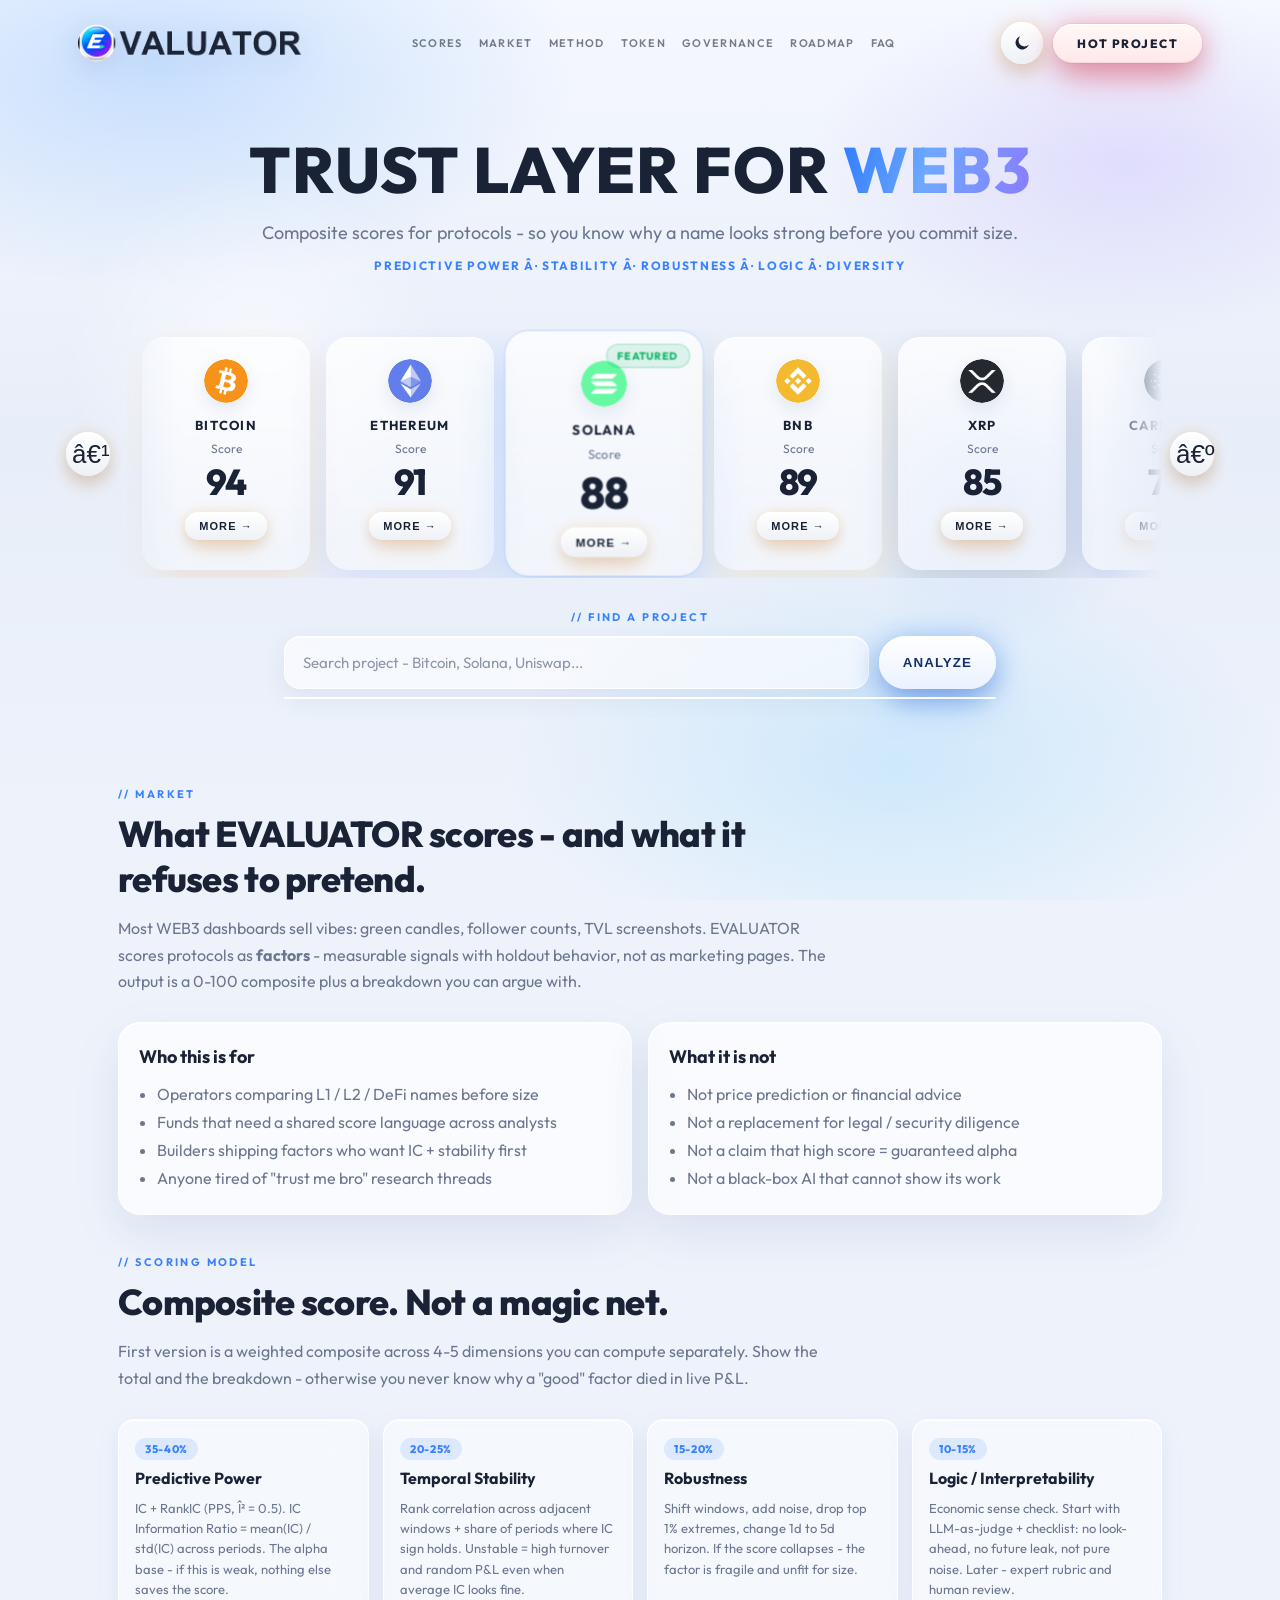
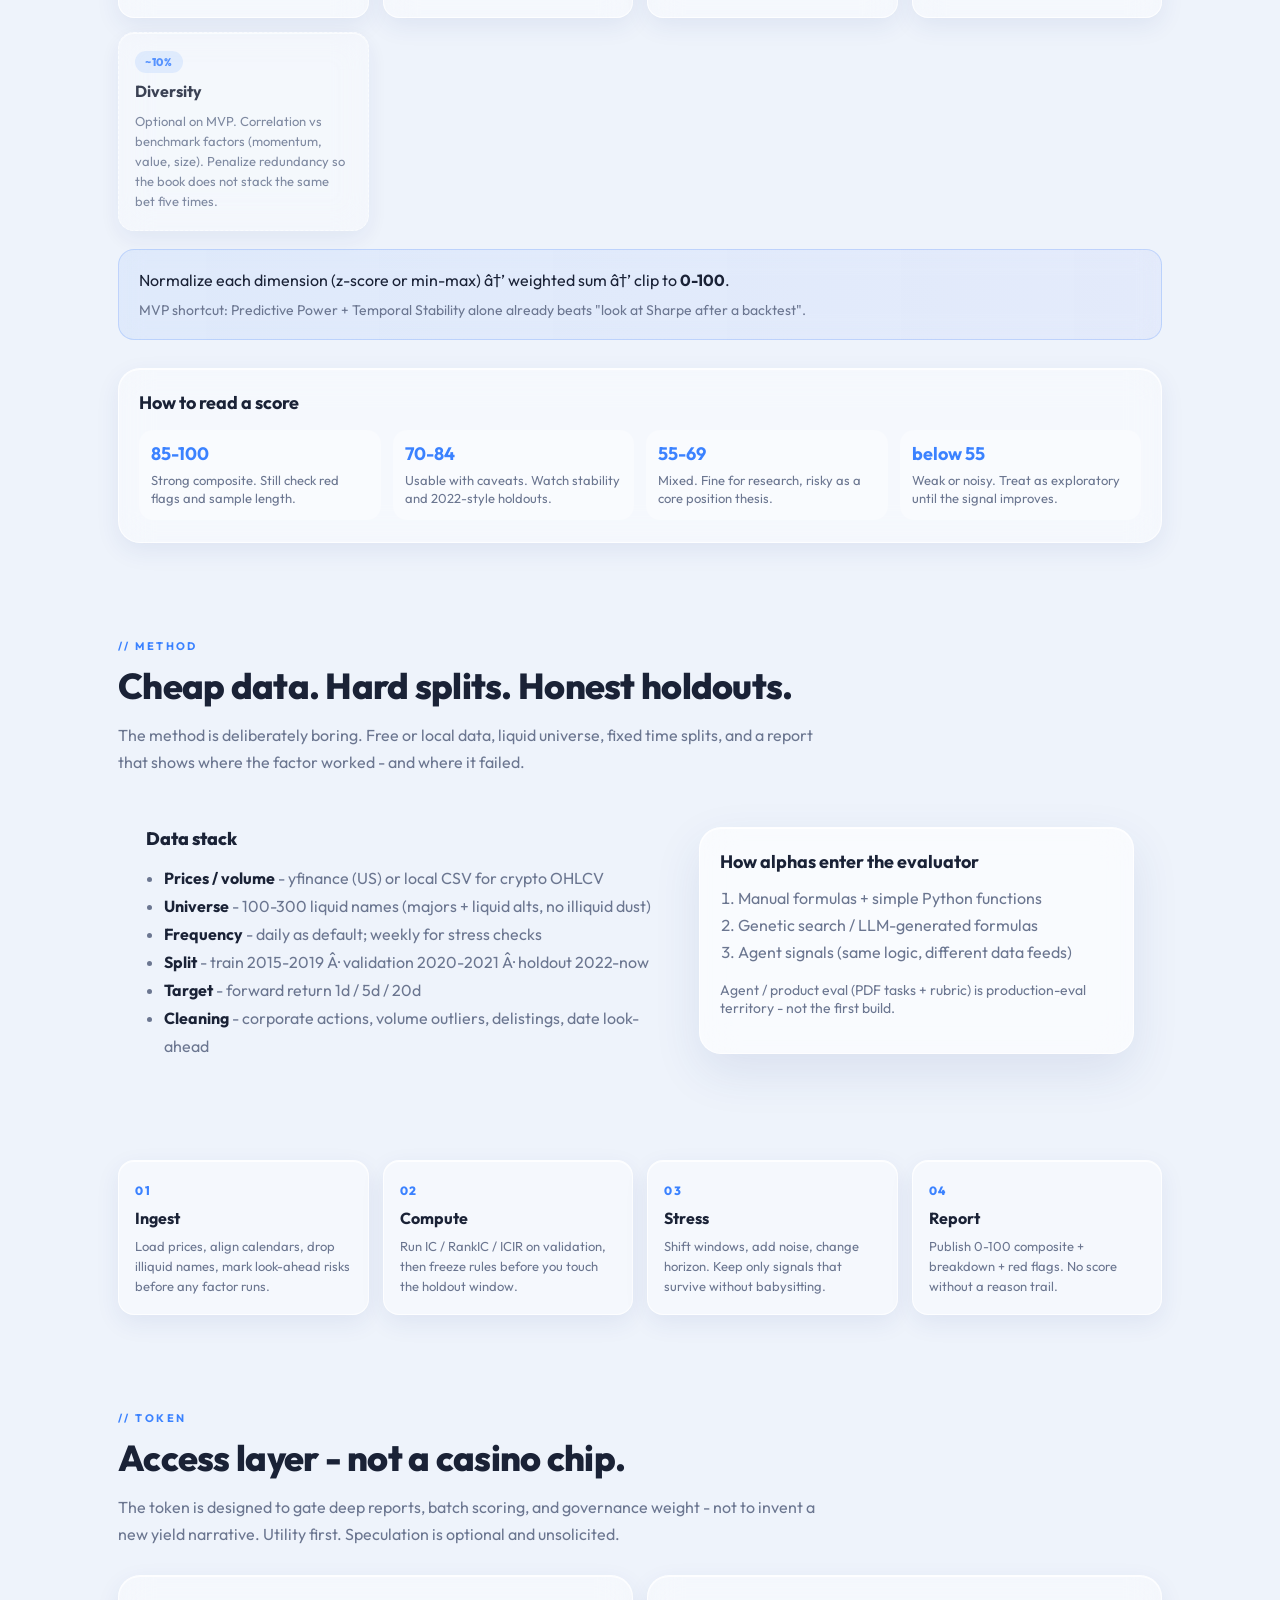
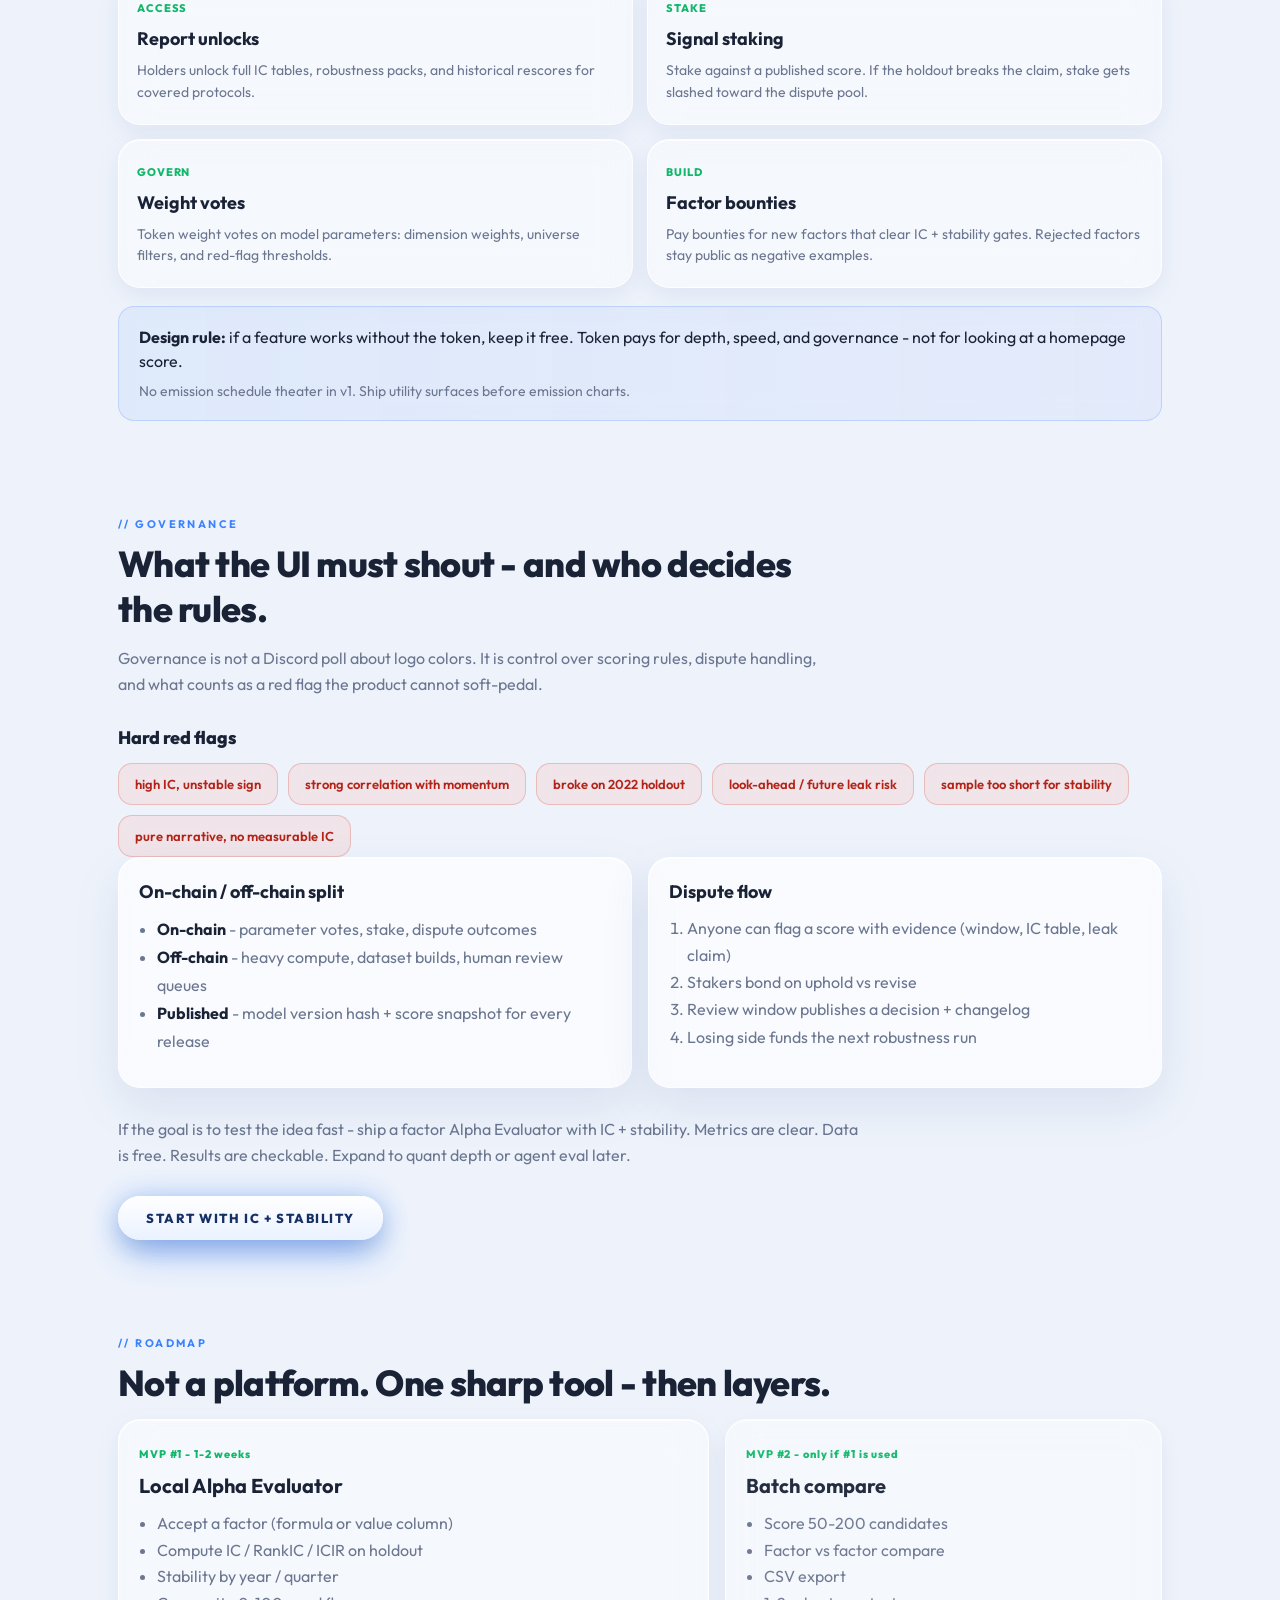
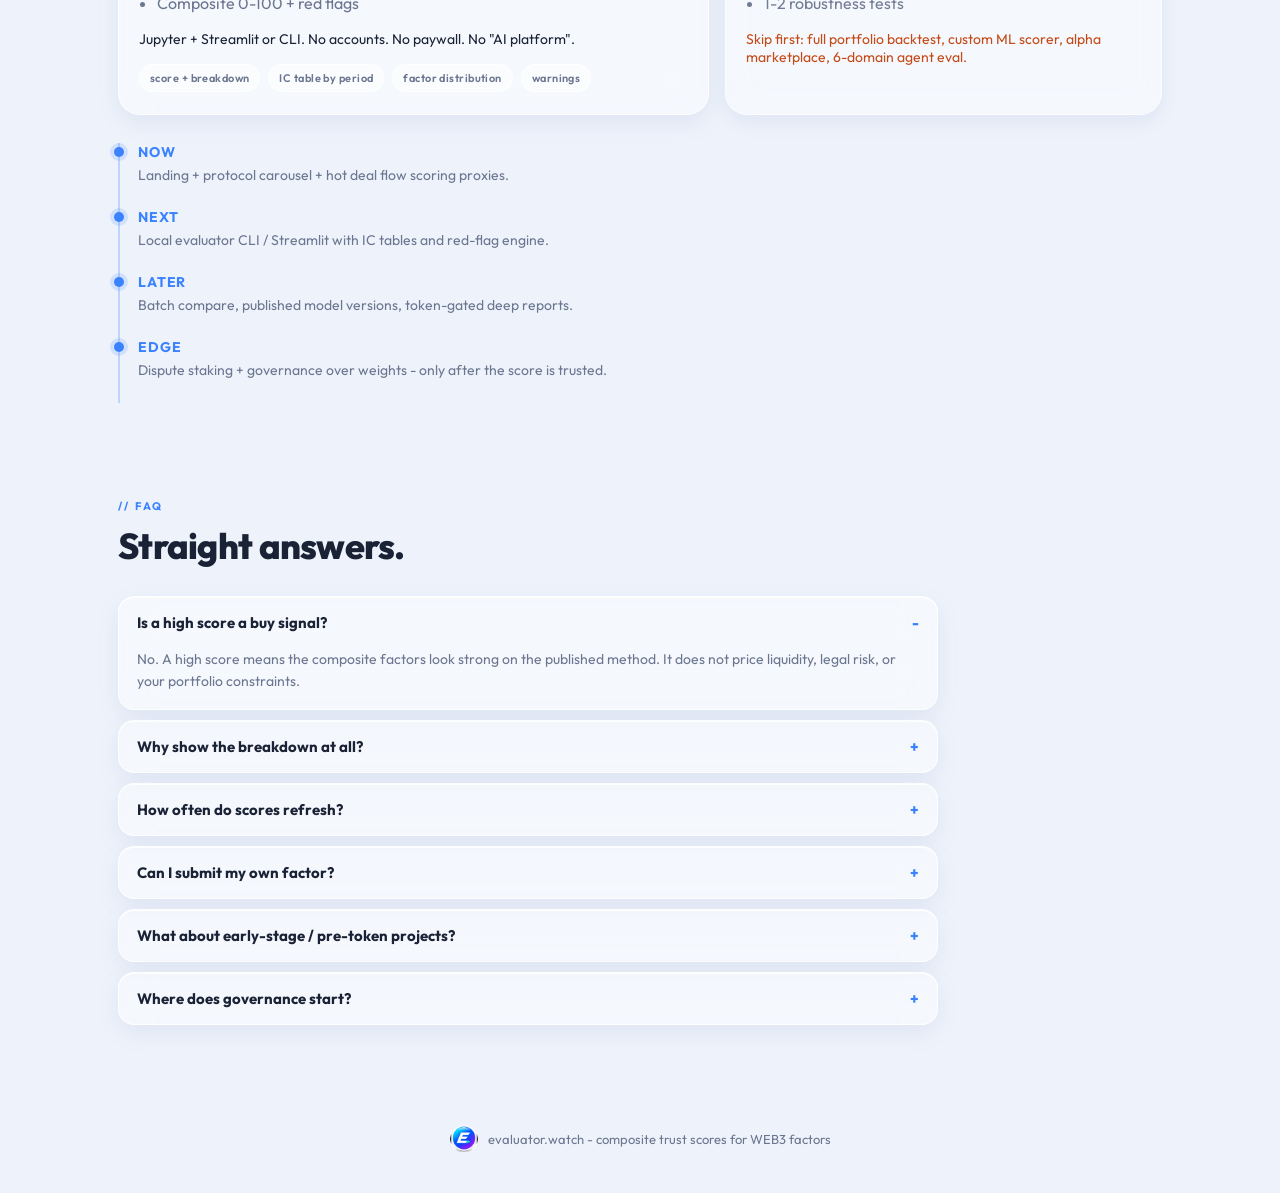
==== deploy/index.html @ 350bb679 "Publish evaluator.watch landing and deploy package. Product docs, scoring model diagrams, and static" ====
﻿<!DOCTYPE html>
<html lang="en">
<head>
  <meta charset="UTF-8" />
  <meta name="viewport" content="width=device-width, initial-scale=1" />
  <title>EVALUATOR - Trust Layer for WEB3 | evaluator.watch</title>
  <meta name="description" content="evaluator.watch - composite factor scores for WEB3 protocols: Predictive Power, Temporal Stability, Robustness, Interpretability, Governance." />
  <link rel="canonical" href="https://evaluator.watch/" />
  <link rel="preconnect" href="https://fonts.googleapis.com" />
  <link rel="preconnect" href="https://fonts.gstatic.com" crossorigin />
  <link href="https://fonts.googleapis.com/css2?family=Outfit:wght@400;500;600;700;800&display=swap" rel="stylesheet" />
  <link rel="stylesheet" href="./styles.css" />
  <link rel="icon" href="./assets/logo.png" />
  <script>
    (() => {
      const t = localStorage.getItem("evaluator-theme") || "light";
      document.documentElement.setAttribute("data-theme", t);
    })();
  </script>
</head>
<body>
  <div class="bg-grid" aria-hidden="true"></div>
  <div class="bg-glow" aria-hidden="true"></div>

  <header class="nav">
    <a class="brand" href="#top">
      <img src="./assets/evaluator-wordmark.png" alt="EVALUATOR" class="brand-wordmark" data-wordmark />
    </a>
    <nav class="nav-links">
      <a href="#scores">SCORES</a>
      <a href="#market">MARKET</a>
      <a href="#method">METHOD</a>
      <a href="#token">TOKEN</a>
      <a href="#governance">GOVERNANCE</a>
      <a href="#roadmap">ROADMAP</a>
      <a href="#faq">FAQ</a>
    </nav>
    <div class="nav-actions">
      <button type="button" class="btn-theme" id="themeToggle" aria-label="Toggle theme" title="Theme">
        <svg class="icon-moon" viewBox="0 0 24 24" width="18" height="18" aria-hidden="true"><path fill="currentColor" d="M21 14.3A9 9 0 1 1 9.7 3a7.2 7.2 0 1 0 11.3 11.3Z"/></svg>
        <svg class="icon-sun" viewBox="0 0 24 24" width="18" height="18" aria-hidden="true"><path fill="currentColor" d="M12 4.5a1 1 0 0 1 1 1V7a1 1 0 1 1-2 0V5.5a1 1 0 0 1 1-1Zm0 11a1 1 0 0 1 1 1V19a1 1 0 1 1-2 0v-2.5a1 1 0 0 1 1-1Zm7.5-4.5a1 1 0 0 1-1 1H17a1 1 0 1 1 0-2h1.5a1 1 0 0 1 1 1ZM8 12a1 1 0 0 1-1 1H5.5a1 1 0 1 1 0-2H7a1 1 0 0 1 1 1Zm9.07-5.07a1 1 0 0 1 0 1.41l-1.06 1.06a1 1 0 1 1-1.41-1.41l1.06-1.06a1 1 0 0 1 1.41 0ZM9.4 14.6a1 1 0 0 1 0 1.41l-1.06 1.06a1 1 0 1 1-1.41-1.41L8 14.6a1 1 0 0 1 1.41 0Zm0-7.07L8.34 6.47A1 1 0 0 1 9.75 5.06l1.06 1.06a1 1 0 0 1-1.41 1.41Zm7.07 7.07-1.06 1.06a1 1 0 1 1-1.41-1.41l1.06-1.06a1 1 0 0 1 1.41 1.41ZM12 8.5a3.5 3.5 0 1 1 0 7 3.5 3.5 0 0 1 0-7Z"/></svg>
      </button>
      <a class="btn-hot" href="./hot.html">HOT PROJECT</a>
    </div>
  </header>

  <main id="top">
    <section class="hero">
      <h1>TRUST LAYER FOR <span class="grad">WEB3</span></h1>
      <p class="hero-sub">Composite scores for protocols - so you know why a name looks strong before you commit size.</p>
      <p class="hero-meta">Predictive Power Â· Stability Â· Robustness Â· Logic Â· Diversity</p>
    </section>

    <section class="carousel-wrap" id="scores" aria-label="Protocol scores carousel">
      <button class="car-btn prev" type="button" aria-label="Previous">â€¹</button>
      <div class="carousel-viewport">
        <div class="carousel-track" id="carouselTrack"></div>
      </div>
      <button class="car-btn next" type="button" aria-label="Next">â€º</button>
    </section>

    <section class="search-panel" id="search">
      <p class="eyebrow center">// FIND A PROJECT</p>
      <form class="search-bar" id="searchForm" autocomplete="off">
        <input
          id="searchInput"
          type="search"
          placeholder="Search project - Bitcoin, Solana, Uniswap..."
          aria-label="Search project"
        />
        <button type="submit">ANALYZE</button>
      </form>
      <div class="suggest" id="suggest" hidden></div>
      <div class="analysis" id="analysis" hidden></div>
    </section>

    <section class="panel" id="market">
      <div class="panel-head">
        <p class="eyebrow">// MARKET</p>
        <h2>What EVALUATOR scores - and what it refuses to pretend.</h2>
        <p class="lead">
          Most WEB3 dashboards sell vibes: green candles, follower counts, TVL screenshots.
          EVALUATOR scores protocols as <strong>factors</strong> - measurable signals with holdout behavior,
          not as marketing pages. The output is a 0-100 composite plus a breakdown you can argue with.
        </p>
      </div>

      <div class="info-grid">
        <article class="glass-box">
          <h3>Who this is for</h3>
          <ul class="bullets">
            <li>Operators comparing L1 / L2 / DeFi names before size</li>
            <li>Funds that need a shared score language across analysts</li>
            <li>Builders shipping factors who want IC + stability first</li>
            <li>Anyone tired of "trust me bro" research threads</li>
          </ul>
        </article>
        <article class="glass-box">
          <h3>What it is not</h3>
          <ul class="bullets">
            <li>Not price prediction or financial advice</li>
            <li>Not a replacement for legal / security diligence</li>
            <li>Not a claim that high score = guaranteed alpha</li>
            <li>Not a black-box AI that cannot show its work</li>
          </ul>
        </article>
      </div>

      <div class="panel-head tight">
        <p class="eyebrow">// SCORING MODEL</p>
        <h2>Composite score. Not a magic net.</h2>
        <p class="lead">
          First version is a weighted composite across 4-5 dimensions you can compute separately.
          Show the total and the breakdown - otherwise you never know why a "good" factor died in live P&amp;L.
        </p>
      </div>

      <div class="dims">
        <article class="dim">
          <div class="dim-top">
            <span class="dim-w">35-40%</span>
            <h3>Predictive Power</h3>
          </div>
          <p>IC + RankIC (PPS, Î² = 0.5). IC Information Ratio = mean(IC) / std(IC) across periods. The alpha base - if this is weak, nothing else saves the score.</p>
        </article>
        <article class="dim">
          <div class="dim-top">
            <span class="dim-w">20-25%</span>
            <h3>Temporal Stability</h3>
          </div>
          <p>Rank correlation across adjacent windows + share of periods where IC sign holds. Unstable = high turnover and random P&amp;L even when average IC looks fine.</p>
        </article>
        <article class="dim">
          <div class="dim-top">
            <span class="dim-w">15-20%</span>
            <h3>Robustness</h3>
          </div>
          <p>Shift windows, add noise, drop top 1% extremes, change 1d to 5d horizon. If the score collapses - the factor is fragile and unfit for size.</p>
        </article>
        <article class="dim">
          <div class="dim-top">
            <span class="dim-w">10-15%</span>
            <h3>Logic / Interpretability</h3>
          </div>
          <p>Economic sense check. Start with LLM-as-judge + checklist: no look-ahead, no future leak, not pure noise. Later - expert rubric and human review.</p>
        </article>
        <article class="dim optional">
          <div class="dim-top">
            <span class="dim-w">~10%</span>
            <h3>Diversity</h3>
          </div>
          <p>Optional on MVP. Correlation vs benchmark factors (momentum, value, size). Penalize redundancy so the book does not stack the same bet five times.</p>
        </article>
      </div>

      <div class="formula">
        <p>Normalize each dimension (z-score or min-max) â†’ weighted sum â†’ clip to <strong>0-100</strong>.</p>
        <p class="muted">MVP shortcut: Predictive Power + Temporal Stability alone already beats "look at Sharpe after a backtest".</p>
      </div>

      <div class="readout">
        <h3>How to read a score</h3>
        <div class="readout-grid">
          <div class="readout-item">
            <strong>85-100</strong>
            <span>Strong composite. Still check red flags and sample length.</span>
          </div>
          <div class="readout-item">
            <strong>70-84</strong>
            <span>Usable with caveats. Watch stability and 2022-style holdouts.</span>
          </div>
          <div class="readout-item">
            <strong>55-69</strong>
            <span>Mixed. Fine for research, risky as a core position thesis.</span>
          </div>
          <div class="readout-item">
            <strong>below 55</strong>
            <span>Weak or noisy. Treat as exploratory until the signal improves.</span>
          </div>
        </div>
      </div>
    </section>

    <section class="panel" id="method">
      <div class="panel-head">
        <p class="eyebrow">// METHOD</p>
        <h2>Cheap data. Hard splits. Honest holdouts.</h2>
        <p class="lead">
          The method is deliberately boring. Free or local data, liquid universe, fixed time splits,
          and a report that shows where the factor worked - and where it failed.
        </p>
      </div>

      <div class="panel split">
        <div>
          <h3 class="subhead">Data stack</h3>
          <ul class="bullets">
            <li><strong>Prices / volume</strong> - yfinance (US) or local CSV for crypto OHLCV</li>
            <li><strong>Universe</strong> - 100-300 liquid names (majors + liquid alts, no illiquid dust)</li>
            <li><strong>Frequency</strong> - daily as default; weekly for stress checks</li>
            <li><strong>Split</strong> - train 2015-2019 Â· validation 2020-2021 Â· holdout 2022-now</li>
            <li><strong>Target</strong> - forward return 1d / 5d / 20d</li>
            <li><strong>Cleaning</strong> - corporate actions, volume outliers, delistings, date look-ahead</li>
          </ul>
        </div>
        <div class="glass-box">
          <h3>How alphas enter the evaluator</h3>
          <ol>
            <li>Manual formulas + simple Python functions</li>
            <li>Genetic search / LLM-generated formulas</li>
            <li>Agent signals (same logic, different data feeds)</li>
          </ol>
          <p class="muted">Agent / product eval (PDF tasks + rubric) is production-eval territory - not the first build.</p>
        </div>
      </div>

      <div class="steps">
        <article class="step">
          <span class="step-n">01</span>
          <h3>Ingest</h3>
          <p>Load prices, align calendars, drop illiquid names, mark look-ahead risks before any factor runs.</p>
        </article>
        <article class="step">
          <span class="step-n">02</span>
          <h3>Compute</h3>
          <p>Run IC / RankIC / ICIR on validation, then freeze rules before you touch the holdout window.</p>
        </article>
        <article class="step">
          <span class="step-n">03</span>
          <h3>Stress</h3>
          <p>Shift windows, add noise, change horizon. Keep only signals that survive without babysitting.</p>
        </article>
        <article class="step">
          <span class="step-n">04</span>
          <h3>Report</h3>
          <p>Publish 0-100 composite + breakdown + red flags. No score without a reason trail.</p>
        </article>
      </div>
    </section>

    <section class="panel" id="token">
      <div class="panel-head">
        <p class="eyebrow">// TOKEN</p>
        <h2>Access layer - not a casino chip.</h2>
        <p class="lead">
          The token is designed to gate deep reports, batch scoring, and governance weight -
          not to invent a new yield narrative. Utility first. Speculation is optional and unsolicited.
        </p>
      </div>

      <div class="token-grid">
        <article class="token-card">
          <span class="tag">ACCESS</span>
          <h3>Report unlocks</h3>
          <p>Holders unlock full IC tables, robustness packs, and historical rescores for covered protocols.</p>
        </article>
        <article class="token-card">
          <span class="tag">STAKE</span>
          <h3>Signal staking</h3>
          <p>Stake against a published score. If the holdout breaks the claim, stake gets slashed toward the dispute pool.</p>
        </article>
        <article class="token-card">
          <span class="tag">GOVERN</span>
          <h3>Weight votes</h3>
          <p>Token weight votes on model parameters: dimension weights, universe filters, and red-flag thresholds.</p>
        </article>
        <article class="token-card">
          <span class="tag">BUILD</span>
          <h3>Factor bounties</h3>
          <p>Pay bounties for new factors that clear IC + stability gates. Rejected factors stay public as negative examples.</p>
        </article>
      </div>

      <div class="formula">
        <p><strong>Design rule:</strong> if a feature works without the token, keep it free. Token pays for depth, speed, and governance - not for looking at a homepage score.</p>
        <p class="muted">No emission schedule theater in v1. Ship utility surfaces before emission charts.</p>
      </div>
    </section>

    <section class="panel flags" id="governance">
      <div class="panel-head">
        <p class="eyebrow">// GOVERNANCE</p>
        <h2>What the UI must shout - and who decides the rules.</h2>
        <p class="lead">
          Governance is not a Discord poll about logo colors. It is control over scoring rules,
          dispute handling, and what counts as a red flag the product cannot soft-pedal.
        </p>
      </div>

      <h3 class="subhead">Hard red flags</h3>
      <div class="flag-row">
        <div class="flag">high IC, unstable sign</div>
        <div class="flag">strong correlation with momentum</div>
        <div class="flag">broke on 2022 holdout</div>
        <div class="flag">look-ahead / future leak risk</div>
        <div class="flag">sample too short for stability</div>
        <div class="flag">pure narrative, no measurable IC</div>
      </div>

      <div class="info-grid">
        <article class="glass-box">
          <h3>On-chain / off-chain split</h3>
          <ul class="bullets">
            <li><strong>On-chain</strong> - parameter votes, stake, dispute outcomes</li>
            <li><strong>Off-chain</strong> - heavy compute, dataset builds, human review queues</li>
            <li><strong>Published</strong> - model version hash + score snapshot for every release</li>
          </ul>
        </article>
        <article class="glass-box">
          <h3>Dispute flow</h3>
          <ol>
            <li>Anyone can flag a score with evidence (window, IC table, leak claim)</li>
            <li>Stakers bond on uphold vs revise</li>
            <li>Review window publishes a decision + changelog</li>
            <li>Losing side funds the next robustness run</li>
          </ol>
        </article>
      </div>

      <p class="lead tight">
        If the goal is to test the idea fast - ship a factor Alpha Evaluator with IC + stability.
        Metrics are clear. Data is free. Results are checkable. Expand to quant depth or agent eval later.
      </p>
      <a class="btn-support big" href="#search">START WITH IC + STABILITY</a>
    </section>

    <section class="panel" id="roadmap">
      <p class="eyebrow">// ROADMAP</p>
      <h2>Not a platform. One sharp tool - then layers.</h2>
      <div class="mvp-grid">
        <article class="mvp-card">
          <span class="tag">MVP #1 - 1-2 weeks</span>
          <h3>Local Alpha Evaluator</h3>
          <ul>
            <li>Accept a factor (formula or value column)</li>
            <li>Compute IC / RankIC / ICIR on holdout</li>
            <li>Stability by year / quarter</li>
            <li>Composite 0-100 + red flags</li>
          </ul>
          <p class="stack">Jupyter + Streamlit or CLI. No accounts. No paywall. No "AI platform".</p>
          <div class="screen-bits">
            <span>score + breakdown</span>
            <span>IC table by period</span>
            <span>factor distribution</span>
            <span>warnings</span>
          </div>
        </article>
        <article class="mvp-card soft">
          <span class="tag">MVP #2 - only if #1 is used</span>
          <h3>Batch compare</h3>
          <ul>
            <li>Score 50-200 candidates</li>
            <li>Factor vs factor compare</li>
            <li>CSV export</li>
            <li>1-2 robustness tests</li>
          </ul>
          <p class="stack warn">Skip first: full portfolio backtest, custom ML scorer, alpha marketplace, 6-domain agent eval.</p>
        </article>
      </div>

      <div class="timeline">
        <article class="tl-item">
          <span class="tl-dot"></span>
          <div>
            <strong>Now</strong>
            <p>Landing + protocol carousel + hot deal flow scoring proxies.</p>
          </div>
        </article>
        <article class="tl-item">
          <span class="tl-dot"></span>
          <div>
            <strong>Next</strong>
            <p>Local evaluator CLI / Streamlit with IC tables and red-flag engine.</p>
          </div>
        </article>
        <article class="tl-item">
          <span class="tl-dot"></span>
          <div>
            <strong>Later</strong>
            <p>Batch compare, published model versions, token-gated deep reports.</p>
          </div>
        </article>
        <article class="tl-item">
          <span class="tl-dot"></span>
          <div>
            <strong>Edge</strong>
            <p>Dispute staking + governance over weights - only after the score is trusted.</p>
          </div>
        </article>
      </div>
    </section>

    <section class="panel" id="faq">
      <div class="panel-head">
        <p class="eyebrow">// FAQ</p>
        <h2>Straight answers.</h2>
      </div>

      <div class="faq-list">
        <details class="faq-item" open>
          <summary>Is a high score a buy signal?</summary>
          <p>No. A high score means the composite factors look strong on the published method. It does not price liquidity, legal risk, or your portfolio constraints.</p>
        </details>
        <details class="faq-item">
          <summary>Why show the breakdown at all?</summary>
          <p>Because a single number without IC / stability / robustness is how people ship factors that die in the first live month. Breakdown is the product.</p>
        </details>
        <details class="faq-item">
          <summary>How often do scores refresh?</summary>
          <p>Protocol carousel scores refresh when the model version changes. Hot Project deal scores refresh with the fundraising scrape (see updated timestamp on that page).</p>
        </details>
        <details class="faq-item">
          <summary>Can I submit my own factor?</summary>
          <p>That is the MVP #1 path: local evaluator first. Public submissions come after we can score batches without turning the site into a spam sink.</p>
        </details>
        <details class="faq-item">
          <summary>What about early-stage / pre-token projects?</summary>
          <p>They use investor / raise / sector proxies until IC history exists. Expect wider confidence bands and more red flags - that is honest, not broken.</p>
        </details>
        <details class="faq-item">
          <summary>Where does governance start?</summary>
          <p>After the score language is stable. Early governance without a trusted model is just costume politics.</p>
        </details>
      </div>
    </section>
  </main>

  <footer class="foot">
    <img src="./assets/logo.png" alt="" width="28" height="28" />
    <span>evaluator.watch - composite trust scores for WEB3 factors</span>
  </footer>

  <script src="./theme.js"></script>
  <script src="./cursor.js"></script>
  <script src="./app.js"></script>
</body>
</html>
---- deploy/styles.css ----
:root {
  --bg: #eef3fb;
  --bg-2: #f7f9fd;
  --text: #1a2236;
  --muted: #6b7690;
  --line: rgba(255, 255, 255, 0.55);
  --line-soft: rgba(26, 34, 54, 0.08);
  --glass: rgba(255, 255, 255, 0.42);
  --glass-strong: rgba(255, 255, 255, 0.62);
  --cyan: #2f7bff;
  --purple: #6b8cff;
  --blue: #3b82ff;
  --blue-hot: #1e6fff;
  --green: #12b76a;
  --green-glow: rgba(18, 183, 106, 0.28);
  --orange: #f7931a;
  --pink: #ff4db8;
  --shadow: 0 18px 48px rgba(40, 70, 140, 0.1);
  --shadow-sm: 0 8px 24px rgba(40, 70, 140, 0.08);
  --font: "Outfit", system-ui, sans-serif;
  --radius: 22px;
  --radius-sm: 16px;
  --nav-link: rgba(26, 34, 54, 0.58);
  --glass-card: linear-gradient(180deg, rgba(255, 255, 255, 0.72), rgba(255, 255, 255, 0.38));
  --input-bg: rgba(255, 255, 255, 0.55);
}

* { box-sizing: border-box; }
html { scroll-behavior: smooth; }
body {
  margin: 0;
  min-height: 100vh;
  font-family: var(--font);
  color: var(--text);
  background: var(--bg);
  overflow-x: hidden;
}

a { color: inherit; text-decoration: none; }
img { display: block; max-width: 100%; }

.bg-grid {
  position: fixed;
  inset: 0;
  z-index: 0;
  pointer-events: none;
  background:
    radial-gradient(ellipse 55% 40% at 12% 8%, rgba(120, 180, 255, 0.35), transparent 60%),
    radial-gradient(ellipse 45% 35% at 88% 18%, rgba(180, 160, 255, 0.28), transparent 55%),
    radial-gradient(ellipse 50% 40% at 70% 85%, rgba(100, 200, 255, 0.22), transparent 60%),
    linear-gradient(180deg, #f5f8fe 0%, #e8eef9 48%, #eef3fb 100%);
  opacity: 1;
  transform: none;
}

.bg-glow {
  position: fixed;
  inset: 0;
  z-index: 0;
  pointer-events: none;
  background:
    radial-gradient(circle 280px at 20% 40%, rgba(255, 255, 255, 0.55), transparent 70%),
    radial-gradient(circle 220px at 78% 55%, rgba(90, 150, 255, 0.12), transparent 70%);
}

.nav, main, .foot { position: relative; z-index: 1; }

.nav {
  display: flex;
  align-items: center;
  justify-content: space-between;
  gap: 24px;
  max-width: 1180px;
  margin: 0 auto;
  padding: 22px 28px 0;
  overflow: visible;
}

.brand {
  display: flex;
  align-items: center;
}

.brand-wordmark {
  height: 42px;
  width: auto;
  object-fit: contain;
  filter: drop-shadow(0 6px 14px rgba(60, 100, 180, 0.18));
}

.nav-links {
  display: flex;
  flex-wrap: wrap;
  justify-content: center;
  gap: 16px;
  font-size: 11px;
  font-weight: 600;
  letter-spacing: 0.12em;
  color: var(--nav-link);
}

.nav-links a:hover { color: var(--text); }

.nav-actions {
  display: inline-flex;
  align-items: center;
  gap: 10px;
}

.btn-theme {
  display: inline-flex;
  align-items: center;
  justify-content: center;
  width: 42px;
  height: 42px;
  border-radius: 999px;
  border: 0;
  background: linear-gradient(180deg, #ffffff 0%, #eef1f6 100%);
  color: var(--text);
  cursor: pointer;
  box-shadow:
    inset 0 1px 0 rgba(255, 255, 255, 0.95),
    0 8px 18px rgba(20, 24, 40, 0.1),
    0 14px 30px -8px rgba(255, 160, 60, 0.45),
    0 0 18px rgba(255, 170, 80, 0.28);
  transition: transform 0.2s ease, box-shadow 0.2s ease;
}

.btn-theme:hover {
  transform: translateY(-2px);
  box-shadow:
    inset 0 1px 0 #fff,
    0 10px 22px rgba(20, 24, 40, 0.12),
    0 18px 36px -6px rgba(255, 160, 60, 0.55),
    0 0 24px rgba(255, 170, 80, 0.38);
}

.btn-theme .icon-sun { display: none; }
.btn-theme .icon-moon { display: block; }

[data-theme="dark"] .btn-theme .icon-sun { display: block; }
[data-theme="dark"] .btn-theme .icon-moon { display: none; }

.btn-hot {
  position: relative;
  display: inline-flex;
  align-items: center;
  justify-content: center;
  padding: 12px 24px;
  border-radius: 999px;
  border: 0;
  background: linear-gradient(180deg, #fff8f8 0%, #ffe8ea 100%);
  color: #1a2236;
  font-size: 12px;
  font-weight: 800;
  letter-spacing: 0.12em;
  text-decoration: none;
  box-shadow:
    inset 0 1px 0 rgba(255, 255, 255, 0.95),
    inset 0 -1px 0 rgba(180, 40, 60, 0.08),
    0 10px 22px rgba(20, 24, 40, 0.1),
    0 0 0 1px rgba(255, 120, 130, 0.18),
    0 16px 36px -6px rgba(255, 70, 90, 0.55),
    0 0 28px rgba(255, 90, 110, 0.35);
  transition: transform 0.2s ease, box-shadow 0.2s ease;
}

.btn-hot:hover {
  transform: translateY(-2px);
  box-shadow:
    inset 0 1px 0 rgba(255, 255, 255, 1),
    0 14px 26px rgba(20, 24, 40, 0.12),
    0 0 0 1px rgba(255, 120, 130, 0.28),
    0 20px 44px -4px rgba(255, 70, 90, 0.65),
    0 0 36px rgba(255, 90, 110, 0.45);
}

.btn-back {
  display: inline-flex;
  align-items: center;
  justify-content: center;
  padding: 11px 22px;
  border-radius: 999px;
  border: 0;
  background: linear-gradient(180deg, #ffffff 0%, #eef1f6 100%);
  color: var(--text);
  font-size: 12px;
  font-weight: 700;
  letter-spacing: 0.08em;
  box-shadow:
    inset 0 1px 0 rgba(255, 255, 255, 0.95),
    0 8px 18px rgba(20, 24, 40, 0.1),
    0 14px 30px -8px rgba(255, 160, 60, 0.4),
    0 0 18px rgba(255, 170, 80, 0.25);
  transition: transform 0.2s ease, box-shadow 0.2s ease;
}

.btn-back:hover {
  transform: translateY(-2px);
  box-shadow:
    inset 0 1px 0 #fff,
    0 12px 24px rgba(20, 24, 40, 0.12),
    0 18px 36px -6px rgba(255, 160, 60, 0.55),
    0 0 24px rgba(255, 170, 80, 0.35);
}

.btn-support {
  display: inline-flex;
  align-items: center;
  justify-content: center;
  padding: 12px 24px;
  border-radius: 999px;
  border: 0;
  background: linear-gradient(180deg, #ffffff 0%, #eaf2ff 100%);
  color: #163066;
  font-size: 12px;
  font-weight: 800;
  letter-spacing: 0.12em;
  box-shadow:
    inset 0 1px 0 rgba(255, 255, 255, 0.95),
    0 10px 22px rgba(20, 24, 40, 0.1),
    0 16px 36px -6px rgba(47, 123, 255, 0.5),
    0 0 28px rgba(80, 150, 255, 0.35);
  transition: transform 0.2s ease, box-shadow 0.2s ease;
}

.btn-support:hover {
  transform: translateY(-2px);
  box-shadow:
    inset 0 1px 0 #fff,
    0 14px 26px rgba(20, 24, 40, 0.12),
    0 20px 44px -4px rgba(47, 123, 255, 0.6),
    0 0 36px rgba(80, 150, 255, 0.45);
}

.btn-support.big {
  margin-top: 28px;
  padding: 14px 28px;
  font-size: 13px;
}

.hero {
  text-align: center;
  padding: 72px 24px 36px;
}

.hero h1 {
  margin: 0;
  font-size: clamp(36px, 6vw, 64px);
  font-weight: 800;
  letter-spacing: 0.02em;
  line-height: 1.05;
  color: var(--text);
}

.grad {
  background: linear-gradient(105deg, #2f7bff 0%, #6ea8ff 45%, #8b7bff 100%);
  -webkit-background-clip: text;
  background-clip: text;
  color: transparent;
}

.hero-sub {
  margin: 18px 0 0;
  color: var(--muted);
  font-size: clamp(15px, 2vw, 18px);
  font-weight: 400;
}

.scores {
  display: none;
}

.carousel-wrap {
  display: grid;
  grid-template-columns: 44px 1fr 44px;
  gap: 8px;
  align-items: center;
  max-width: 1180px;
  margin: 0 auto;
  padding: 20px 16px 32px;
  border: 0;
  background: transparent;
  box-shadow: none;
}

.carousel-viewport {
  overflow: hidden;
  border: 0;
  box-shadow: none;
  background: transparent;
  -webkit-mask-image: linear-gradient(90deg, transparent, #000 6%, #000 94%, transparent);
  mask-image: linear-gradient(90deg, transparent, #000 6%, #000 94%, transparent);
}

.carousel-track {
  display: flex;
  gap: 16px;
  width: max-content;
  will-change: transform;
  border: 0;
  padding: 8px 4px;
}

.car-btn {
  width: 44px;
  height: 44px;
  border-radius: 50%;
  border: 0;
  background: linear-gradient(180deg, #ffffff 0%, #eef1f6 100%);
  color: var(--text);
  font-size: 26px;
  line-height: 1;
  cursor: pointer;
  box-shadow:
    inset 0 1px 0 #fff,
    0 8px 16px rgba(20, 24, 40, 0.1),
    0 12px 26px -8px rgba(255, 160, 60, 0.4),
    0 0 14px rgba(255, 170, 80, 0.22);
  transition: transform 0.2s ease, box-shadow 0.2s ease;
}

.car-btn:hover {
  transform: translateY(-2px);
  box-shadow:
    inset 0 1px 0 #fff,
    0 10px 20px rgba(20, 24, 40, 0.12),
    0 16px 32px -6px rgba(255, 160, 60, 0.55),
    0 0 20px rgba(255, 170, 80, 0.35);
}

.score-card {
  position: relative;
  flex: 0 0 168px;
  display: flex;
  flex-direction: column;
  align-items: center;
  gap: 8px;
  padding: 22px 14px 18px;
  border-radius: var(--radius);
  background: var(--glass-card);
  border: 0;
  outline: none;
  backdrop-filter: blur(18px) saturate(1.25);
  -webkit-backdrop-filter: blur(18px) saturate(1.25);
  box-shadow:
    inset 0 1px 0 rgba(255, 255, 255, 0.75),
    0 14px 36px color-mix(in srgb, var(--tint, #3b82ff) 14%, transparent);
  transition: transform 0.25s ease, box-shadow 0.25s ease;
}

.score-card .coin {
  width: 44px;
  height: 44px;
  border-radius: 50%;
  display: grid;
  place-items: center;
  font-weight: 800;
  font-size: 18px;
  overflow: hidden;
  background: rgba(255, 255, 255, 0.7);
  box-shadow: 0 6px 16px rgba(40, 70, 140, 0.1);
}

.score-card .coin img {
  width: 44px;
  height: 44px;
  object-fit: cover;
  border-radius: 50%;
  display: block;
}

.score-card .coin.big {
  width: 56px;
  height: 56px;
  font-size: 22px;
}

.score-card .coin.big img {
  width: 56px;
  height: 56px;
}

.suggest-left {
  display: inline-flex;
  align-items: center;
  gap: 10px;
}

.suggest-left img {
  border-radius: 50%;
  background: rgba(255, 255, 255, 0.7);
}

.score-card.featured {
  flex-basis: 188px;
  padding-top: 28px;
  transform: scale(1.05);
  border: 0;
  box-shadow:
    inset 0 1px 0 rgba(255, 255, 255, 0.95),
    0 0 0 1px rgba(59, 130, 255, 0.18),
    0 18px 44px rgba(59, 130, 255, 0.22);
}

.score-card .more {
  margin-top: 4px;
  font-size: 11px;
  font-weight: 700;
  letter-spacing: 0.1em;
  color: var(--text);
  padding: 8px 14px;
  border-radius: 999px;
  border: 0;
  background: linear-gradient(180deg, #ffffff 0%, #eef1f6 100%);
  box-shadow:
    inset 0 1px 0 #fff,
    0 6px 14px rgba(20, 24, 40, 0.08),
    0 10px 22px -6px rgba(255, 160, 60, 0.4),
    0 0 12px rgba(255, 170, 80, 0.2);
  cursor: pointer;
  transition: transform 0.2s ease, box-shadow 0.2s ease;
}

.score-card .more:hover {
  transform: translateY(-1px);
  box-shadow:
    inset 0 1px 0 #fff,
    0 8px 18px rgba(20, 24, 40, 0.1),
    0 14px 28px -4px rgba(255, 160, 60, 0.5),
    0 0 16px rgba(255, 170, 80, 0.3);
}

.featured-badge {
  position: absolute;
  top: 12px;
  right: 12px;
  padding: 4px 10px;
  border-radius: 999px;
  background: rgba(18, 183, 106, 0.12);
  color: var(--green);
  font-size: 10px;
  font-weight: 800;
  letter-spacing: 0.08em;
  border: 1px solid rgba(18, 183, 106, 0.28);
}

.score-card h3 {
  margin: 6px 0 0;
  font-size: 13px;
  font-weight: 700;
  letter-spacing: 0.1em;
}

.label {
  color: var(--muted);
  font-size: 12px;
}

.num {
  font-size: 36px;
  font-weight: 800;
  letter-spacing: -0.03em;
  line-height: 1;
  color: var(--text);
}

.score-card.featured .num { font-size: 42px; }

.search-panel {
  max-width: 760px;
  margin: 0 auto 40px;
  padding: 0 24px 24px;
}

.eyebrow.center { text-align: center; }

.search-bar {
  display: grid;
  grid-template-columns: 1fr auto;
  gap: 10px;
  margin-top: 12px;
}

.search-bar input {
  width: 100%;
  padding: 16px 18px;
  border-radius: 16px;
  border: 1px solid rgba(255, 255, 255, 0.8);
  background: rgba(255, 255, 255, 0.55);
  color: var(--text);
  font: inherit;
  font-size: 15px;
  outline: none;
  backdrop-filter: blur(14px);
  -webkit-backdrop-filter: blur(14px);
  box-shadow: inset 0 1px 0 rgba(255, 255, 255, 0.85), var(--shadow-sm);
}

.search-bar input::placeholder {
  color: rgba(107, 118, 144, 0.75);
}

.search-bar input:focus {
  border-color: rgba(59, 130, 255, 0.55);
  box-shadow: 0 0 0 3px rgba(59, 130, 255, 0.15), var(--shadow-sm);
}

.search-bar button {
  position: relative;
  padding: 0 24px;
  min-height: 52px;
  border-radius: 999px;
  border: 0;
  background: linear-gradient(180deg, #ffffff 0%, #eaf2ff 100%);
  color: #163066;
  font-weight: 800;
  letter-spacing: 0.08em;
  cursor: pointer;
  box-shadow:
    inset 0 1px 0 #fff,
    0 10px 22px rgba(20, 24, 40, 0.1),
    0 16px 36px -6px rgba(47, 123, 255, 0.5),
    0 0 28px rgba(80, 150, 255, 0.35);
  overflow: hidden;
  transition: transform 0.2s ease, box-shadow 0.2s ease;
}

.search-bar button::before {
  content: "";
  position: absolute;
  inset: 0;
  background: linear-gradient(120deg, transparent 20%, rgba(255, 255, 255, 0.55) 45%, transparent 70%);
  transform: translateX(-120%);
  transition: transform 0.55s ease;
}

.search-bar button:hover {
  transform: translateY(-2px);
  box-shadow:
    inset 0 1px 0 #fff,
    0 14px 26px rgba(20, 24, 40, 0.12),
    0 20px 44px -4px rgba(47, 123, 255, 0.6),
    0 0 36px rgba(80, 150, 255, 0.45);
}

.search-bar button:hover::before {
  transform: translateX(120%);
}

.suggest {
  margin-top: 8px;
  display: grid;
  gap: 4px;
  border-radius: 16px;
  border: 1px solid rgba(255, 255, 255, 0.8);
  background: rgba(255, 255, 255, 0.7);
  overflow: hidden;
  backdrop-filter: blur(16px);
  box-shadow: var(--shadow-sm);
}

.suggest-item {
  display: flex;
  justify-content: space-between;
  width: 100%;
  padding: 12px 14px;
  border: 0;
  background: transparent;
  color: var(--text);
  font: inherit;
  cursor: pointer;
  text-align: left;
}

.suggest-item:hover { background: rgba(47, 123, 255, 0.08); }
.suggest-item em { color: var(--muted); font-style: normal; }

.analysis {
  margin-top: 18px;
  padding: 22px;
  border-radius: var(--radius);
  border: 1px solid rgba(255, 255, 255, 0.85);
  background:
    linear-gradient(180deg, rgba(255, 255, 255, 0.75), rgba(255, 255, 255, 0.48));
  box-shadow: var(--shadow);
  backdrop-filter: blur(20px);
  -webkit-backdrop-filter: blur(20px);
  animation: rise 0.35s ease;
}

@keyframes rise {
  from { opacity: 0; transform: translateY(10px); }
  to { opacity: 1; transform: none; }
}

.analysis-head {
  display: flex;
  justify-content: space-between;
  gap: 16px;
  align-items: center;
  margin-bottom: 18px;
}

.analysis-title {
  display: flex;
  gap: 14px;
  align-items: center;
}

.analysis-title h3 {
  margin: 0;
  font-size: 22px;
}

.analysis-title em {
  font-style: normal;
  color: var(--muted);
  font-size: 14px;
  margin-left: 6px;
}

.analysis-title p {
  margin: 6px 0 0;
  color: var(--muted);
  font-size: 14px;
}

.analysis-score {
  text-align: right;
}

.analysis-score span {
  display: block;
  color: var(--muted);
  font-size: 12px;
}

.analysis-score strong {
  font-size: 42px;
  font-weight: 800;
  line-height: 1;
  color: var(--blue-hot);
}

.dim-bars { display: grid; gap: 10px; margin-bottom: 18px; }
.bar-meta {
  display: flex;
  justify-content: space-between;
  font-size: 12px;
  margin-bottom: 4px;
  color: var(--muted);
}
.bar-meta strong { color: var(--text); }
.bar-track {
  height: 8px;
  border-radius: 999px;
  background: rgba(26, 34, 54, 0.08);
  overflow: hidden;
}
.bar-fill { height: 100%; border-radius: inherit; }

.analysis-grid {
  display: grid;
  grid-template-columns: 1.1fr 0.9fr;
  gap: 16px;
}

.analysis h4 {
  margin: 0 0 10px;
  font-size: 13px;
  letter-spacing: 0.08em;
  color: var(--blue);
}

.analysis table {
  width: 100%;
  border-collapse: collapse;
  font-size: 13px;
}

.analysis th,
.analysis td {
  padding: 8px 6px;
  border-bottom: 1px solid var(--line-soft);
  text-align: left;
}

.flag-list {
  margin: 0;
  padding-left: 18px;
  color: #c2410c;
  line-height: 1.6;
}

.ok { color: var(--green); }
.miss { color: #c2410c; }
.tiny { font-size: 12px; margin-top: 12px; }

@media (max-width: 980px) {
  .nav-links {
    display: flex;
    max-width: 420px;
    gap: 10px 14px;
    font-size: 10px;
  }
  .analysis-grid { grid-template-columns: 1fr; }
  .brand-wordmark { height: 34px; }
  .info-grid,
  .token-grid,
  .readout-grid,
  .steps {
    grid-template-columns: 1fr 1fr;
  }
}

@media (max-width: 720px) {
  .nav-links { display: none; }
  .info-grid,
  .token-grid,
  .readout-grid,
  .steps {
    grid-template-columns: 1fr;
  }
}

@media (max-width: 560px) {
  .carousel-wrap { grid-template-columns: 36px 1fr 36px; }
  .score-card { flex-basis: 148px; }
  .search-bar { grid-template-columns: 1fr; }
  .nav { padding-inline: 16px; }
  .hero { padding-top: 48px; }
}

.panel {
  max-width: 1100px;
  margin: 0 auto;
  padding: 24px 28px 72px;
  scroll-margin-top: 24px;
}

.panel-head { max-width: 720px; margin-bottom: 28px; }

.eyebrow {
  margin: 0 0 10px;
  font-size: 11px;
  font-weight: 700;
  letter-spacing: 0.22em;
  color: var(--blue);
}

.panel h2 {
  margin: 0 0 14px;
  font-size: clamp(26px, 3.5vw, 36px);
  font-weight: 800;
  letter-spacing: -0.02em;
}

.lead {
  margin: 0;
  color: var(--muted);
  font-size: 16px;
  line-height: 1.65;
  max-width: 68ch;
}

.lead.tight { margin-top: 22px; }

.dims {
  display: grid;
  grid-template-columns: repeat(auto-fit, minmax(200px, 1fr));
  gap: 14px;
}

.dim {
  padding: 18px 16px;
  border-radius: var(--radius-sm);
  background: var(--glass);
  border: 1px solid rgba(255, 255, 255, 0.75);
  backdrop-filter: blur(16px);
  -webkit-backdrop-filter: blur(16px);
  box-shadow: inset 0 1px 0 rgba(255, 255, 255, 0.85), var(--shadow-sm);
}

.dim.optional { opacity: 0.85; border-style: dashed; }

.dim-top {
  display: flex;
  flex-direction: column;
  gap: 8px;
  margin-bottom: 10px;
}

.dim-w {
  display: inline-flex;
  width: fit-content;
  padding: 4px 10px;
  border-radius: 999px;
  background: rgba(47, 123, 255, 0.12);
  color: var(--blue);
  font-size: 11px;
  font-weight: 800;
  letter-spacing: 0.06em;
}

.dim h3 {
  margin: 0;
  font-size: 16px;
  font-weight: 700;
}

.dim p {
  margin: 0;
  color: var(--muted);
  font-size: 13px;
  line-height: 1.55;
}

.formula {
  margin-top: 18px;
  padding: 18px 20px;
  border-radius: var(--radius-sm);
  border: 1px solid rgba(47, 123, 255, 0.2);
  background: linear-gradient(90deg, rgba(47, 123, 255, 0.08), rgba(140, 160, 255, 0.1));
  backdrop-filter: blur(12px);
}

.formula p { margin: 0 0 8px; line-height: 1.5; }
.formula p:last-child { margin: 0; }
.muted { color: var(--muted); font-size: 14px; }

.panel.split {
  display: grid;
  grid-template-columns: 1.1fr 0.9fr;
  gap: 22px;
  align-items: start;
}

.bullets {
  margin: 0;
  padding-left: 18px;
  color: var(--muted);
  line-height: 1.75;
}

.bullets strong { color: var(--text); }

.glass-box {
  padding: 22px 20px;
  border-radius: var(--radius);
  background: var(--glass-strong);
  border: 1px solid rgba(255, 255, 255, 0.8);
  box-shadow: inset 0 1px 0 rgba(255, 255, 255, 0.9), var(--shadow);
  backdrop-filter: blur(18px);
  -webkit-backdrop-filter: blur(18px);
}

.glass-box h3 { margin: 0 0 12px; font-size: 18px; }
.glass-box ol {
  margin: 0 0 14px;
  padding-left: 18px;
  color: var(--muted);
  line-height: 1.7;
}

.mvp-grid {
  display: grid;
  grid-template-columns: 1.15fr 0.85fr;
  gap: 16px;
}

.mvp-card {
  padding: 22px 20px;
  border-radius: var(--radius);
  background: var(--glass);
  border: 1px solid rgba(255, 255, 255, 0.75);
  backdrop-filter: blur(16px);
  box-shadow: inset 0 1px 0 rgba(255, 255, 255, 0.85), var(--shadow-sm);
}

.mvp-card.soft { border-color: rgba(255, 255, 255, 0.55); opacity: 0.95; }

.tag {
  display: inline-block;
  margin-bottom: 12px;
  font-size: 11px;
  font-weight: 800;
  letter-spacing: 0.08em;
  color: var(--green);
}

.mvp-card h3 { margin: 0 0 12px; font-size: 20px; }
.mvp-card ul {
  margin: 0 0 14px;
  padding-left: 18px;
  color: var(--muted);
  line-height: 1.65;
}

.stack { margin: 0; color: var(--text); font-size: 14px; }
.stack.warn { color: #c2410c; }

.screen-bits {
  display: flex;
  flex-wrap: wrap;
  gap: 8px;
  margin-top: 16px;
}

.screen-bits span {
  padding: 6px 10px;
  border-radius: 999px;
  background: rgba(255, 255, 255, 0.55);
  border: 1px solid rgba(255, 255, 255, 0.8);
  font-size: 11px;
  font-weight: 600;
  letter-spacing: 0.04em;
  color: var(--muted);
}

.flags .flag-row {
  display: flex;
  flex-wrap: wrap;
  gap: 10px;
}

.flag {
  padding: 12px 16px;
  border-radius: 14px;
  border: 1px solid rgba(220, 80, 70, 0.28);
  background: rgba(255, 120, 110, 0.12);
  color: #b42318;
  font-size: 13px;
  font-weight: 600;
  backdrop-filter: blur(10px);
}

.hero-meta {
  margin: 14px 0 0;
  color: var(--blue);
  font-size: 12px;
  font-weight: 700;
  letter-spacing: 0.14em;
  text-transform: uppercase;
}

.panel-head.tight {
  margin-top: 40px;
}

.subhead {
  margin: 0 0 14px;
  font-size: 18px;
  font-weight: 800;
}

.info-grid {
  display: grid;
  grid-template-columns: repeat(2, minmax(0, 1fr));
  gap: 16px;
  margin-bottom: 28px;
}

.readout {
  margin-top: 28px;
  padding: 22px 20px;
  border-radius: var(--radius);
  background: var(--glass);
  border: 1px solid rgba(255, 255, 255, 0.75);
  box-shadow: inset 0 1px 0 rgba(255, 255, 255, 0.85), var(--shadow-sm);
  backdrop-filter: blur(16px);
}

.readout h3 {
  margin: 0 0 16px;
  font-size: 18px;
}

.readout-grid {
  display: grid;
  grid-template-columns: repeat(4, minmax(0, 1fr));
  gap: 12px;
}

.readout-item {
  display: flex;
  flex-direction: column;
  gap: 6px;
  padding: 12px;
  border-radius: 14px;
  background: rgba(255, 255, 255, 0.35);
}

.readout-item strong {
  font-size: 18px;
  color: var(--blue);
}

.readout-item span {
  color: var(--muted);
  font-size: 13px;
  line-height: 1.45;
}

.steps {
  display: grid;
  grid-template-columns: repeat(4, minmax(0, 1fr));
  gap: 14px;
  margin-top: 28px;
}

.step {
  padding: 18px 16px;
  border-radius: var(--radius-sm);
  background: var(--glass);
  border: 1px solid rgba(255, 255, 255, 0.75);
  box-shadow: inset 0 1px 0 rgba(255, 255, 255, 0.85), var(--shadow-sm);
}

.step-n {
  display: inline-block;
  margin-bottom: 10px;
  font-size: 12px;
  font-weight: 800;
  letter-spacing: 0.14em;
  color: var(--blue);
}

.step h3 {
  margin: 0 0 8px;
  font-size: 16px;
}

.step p {
  margin: 0;
  color: var(--muted);
  font-size: 13px;
  line-height: 1.55;
}

.token-grid {
  display: grid;
  grid-template-columns: repeat(2, minmax(0, 1fr));
  gap: 14px;
  margin-bottom: 18px;
}

.token-card {
  padding: 20px 18px;
  border-radius: var(--radius);
  background: var(--glass);
  border: 1px solid rgba(255, 255, 255, 0.75);
  box-shadow: inset 0 1px 0 rgba(255, 255, 255, 0.85), var(--shadow-sm);
  backdrop-filter: blur(16px);
}

.token-card h3 {
  margin: 0 0 10px;
  font-size: 18px;
}

.token-card p {
  margin: 0;
  color: var(--muted);
  font-size: 14px;
  line-height: 1.55;
}

.timeline {
  margin-top: 28px;
  display: grid;
  gap: 0;
  border-left: 2px solid rgba(47, 123, 255, 0.25);
  padding-left: 18px;
}

.tl-item {
  position: relative;
  padding: 0 0 22px;
}

.tl-dot {
  position: absolute;
  left: -24px;
  top: 4px;
  width: 10px;
  height: 10px;
  border-radius: 50%;
  background: var(--blue);
  box-shadow: 0 0 0 4px rgba(47, 123, 255, 0.15);
}

.tl-item strong {
  display: block;
  margin-bottom: 4px;
  font-size: 14px;
  letter-spacing: 0.06em;
  text-transform: uppercase;
  color: var(--blue);
}

.tl-item p {
  margin: 0;
  color: var(--muted);
  font-size: 14px;
  line-height: 1.5;
}

.faq-list {
  display: grid;
  gap: 10px;
  max-width: 820px;
}

.faq-item {
  border-radius: var(--radius-sm);
  background: var(--glass);
  border: 1px solid rgba(255, 255, 255, 0.75);
  box-shadow: inset 0 1px 0 rgba(255, 255, 255, 0.85), var(--shadow-sm);
  backdrop-filter: blur(16px);
  overflow: hidden;
}

.faq-item summary {
  cursor: pointer;
  list-style: none;
  padding: 16px 18px;
  font-weight: 700;
  font-size: 15px;
}

.faq-item summary::-webkit-details-marker {
  display: none;
}

.faq-item summary::after {
  content: "+";
  float: right;
  color: var(--blue);
  font-weight: 800;
}

.faq-item[open] summary::after {
  content: "-";
}

.faq-item p {
  margin: 0;
  padding: 0 18px 16px;
  color: var(--muted);
  font-size: 14px;
  line-height: 1.6;
}

[data-theme="dark"] .readout,
[data-theme="dark"] .step,
[data-theme="dark"] .token-card,
[data-theme="dark"] .faq-item {
  border-color: rgba(255, 255, 255, 0.1);
  background: var(--glass);
}

[data-theme="dark"] .readout-item {
  background: rgba(255, 255, 255, 0.05);
}

[data-theme="dark"] .timeline {
  border-left-color: rgba(90, 160, 255, 0.3);
}

.foot {
  display: flex;
  align-items: center;
  justify-content: center;
  gap: 10px;
  padding: 28px 20px 40px;
  color: var(--muted);
  font-size: 13px;
}

.foot img {
  width: 28px;
  height: 28px;
  border-radius: 50%;
}

@media (max-width: 980px) {
  .nav-links {
    display: flex;
    max-width: 420px;
    gap: 10px 14px;
    font-size: 10px;
  }
  .scores {
    grid-template-columns: repeat(2, minmax(0, 1fr));
  }
  .score-card.featured {
    grid-column: 1 / -1;
    max-width: 280px;
    margin: 0 auto;
    transform: none;
  }
  .score-card.featured:hover { transform: translateY(-4px); }
  .panel.split,
  .mvp-grid { grid-template-columns: 1fr; }
  .info-grid,
  .token-grid,
  .readout-grid,
  .steps {
    grid-template-columns: 1fr 1fr;
  }
}

@media (max-width: 720px) {
  .nav-links { display: none; }
  .info-grid,
  .token-grid,
  .readout-grid,
  .steps {
    grid-template-columns: 1fr;
  }
}

@media (max-width: 560px) {
  .scores { grid-template-columns: 1fr; max-width: 320px; }
  .nav { padding-inline: 16px; }
  .hero { padding-top: 48px; }
}

.inline-link {
  color: var(--blue);
  text-decoration: underline;
  text-underline-offset: 3px;
}

.hot-grid {
  display: grid;
  grid-template-columns: repeat(auto-fill, minmax(240px, 1fr));
  gap: 14px;
  margin-top: 8px;
}

.hot-card {
  text-align: left;
  padding: 16px;
  border-radius: var(--radius-sm);
  border: 1px solid rgba(255, 255, 255, 0.8);
  background: var(--glass);
  cursor: pointer;
  transition: transform 0.2s ease, border-color 0.2s ease, box-shadow 0.2s ease;
  color: inherit;
  font: inherit;
  width: 100%;
  backdrop-filter: blur(16px);
  box-shadow: inset 0 1px 0 rgba(255, 255, 255, 0.85), var(--shadow-sm);
}

.hot-card:hover {
  transform: translateY(-3px);
  border-color: rgba(255, 100, 120, 0.45);
  box-shadow: 0 14px 32px rgba(220, 60, 80, 0.14);
}

.hot-card.active {
  border-color: rgba(47, 123, 255, 0.55);
  box-shadow: 0 0 0 1px rgba(47, 123, 255, 0.15), 0 14px 32px rgba(47, 123, 255, 0.16);
}

.hot-card-top {
  display: flex;
  justify-content: space-between;
  gap: 10px;
  align-items: flex-start;
  margin-bottom: 8px;
}

.hot-card h3 {
  margin: 0;
  font-size: 16px;
  font-weight: 800;
  letter-spacing: 0.02em;
}

.hot-score {
  font-size: 22px;
  font-weight: 800;
  color: #e11d48;
}

.hot-meta {
  display: flex;
  flex-wrap: wrap;
  gap: 6px;
  margin: 8px 0;
}

.hot-chip {
  padding: 3px 8px;
  border-radius: 999px;
  border: 1px solid var(--line-soft);
  font-size: 10px;
  font-weight: 700;
  letter-spacing: 0.04em;
  color: var(--muted);
  text-transform: uppercase;
  background: rgba(255, 255, 255, 0.55);
}

.hot-chip.source-cf { color: #0369a1; border-color: rgba(3, 105, 161, 0.25); }
.hot-chip.source-cr { color: #5b21b6; border-color: rgba(91, 33, 182, 0.25); }

.hot-raise {
  margin: 0;
  color: var(--muted);
  font-size: 13px;
}

.hot-investors {
  margin: 8px 0 0;
  color: #4b5568;
  font-size: 12px;
  line-height: 1.45;
}

.hot-page {
  padding-top: 28px;
  padding-bottom: 80px;
}

.hot-page-title {
  margin: 0 0 14px;
  font-size: clamp(28px, 4vw, 40px);
  font-weight: 800;
  letter-spacing: -0.02em;
}

/* Custom cursor - orbital glow */
body.has-custom-cursor,
body.has-custom-cursor a,
body.has-custom-cursor button,
body.has-custom-cursor input,
body.has-custom-cursor textarea {
  cursor: none;
}

.cursor-fx {
  pointer-events: none;
  position: fixed;
  inset: 0;
  z-index: 9999;
}

.cursor-fx__core,
.cursor-fx__orbit,
.cursor-fx__bloom {
  position: fixed;
  top: 0;
  left: 0;
  opacity: 0;
  will-change: transform;
  pointer-events: none;
}

.cursor-fx__core {
  width: 10px;
  height: 10px;
  margin: -5px 0 0 -5px;
  border-radius: 50%;
  background: radial-gradient(circle at 35% 30%, #fff 0%, #dcecff 45%, #7eb6ff 100%);
  box-shadow:
    0 0 10px rgba(255, 255, 255, 0.95),
    0 0 22px rgba(110, 180, 255, 0.85),
    0 0 40px rgba(80, 140, 255, 0.45);
  animation: cursor-breathe 1.8s ease-in-out infinite;
  z-index: 3;
}

.cursor-fx__orbit {
  width: 42px;
  height: 42px;
  margin: -21px 0 0 -21px;
  z-index: 2;
}

.cursor-fx__orbit-spin {
  position: relative;
  width: 100%;
  height: 100%;
  border-radius: 50%;
  border: 1.5px solid transparent;
  background:
    linear-gradient(#0000, #0000) padding-box,
    conic-gradient(from 0deg, transparent 0%, #9fd0ff 18%, #fff 28%, #7aa8ff 42%, transparent 58%, #b8a0ff 78%, transparent 100%) border-box;
  box-shadow:
    0 0 16px rgba(120, 180, 255, 0.45),
    inset 0 0 12px rgba(140, 190, 255, 0.15);
  animation: cursor-spin 2.4s linear infinite;
}

.cursor-fx__orbit-spin::before {
  content: "";
  position: absolute;
  inset: -2px;
  border-radius: 50%;
  background: conic-gradient(from 200deg, transparent 0 70%, rgba(160, 210, 255, 0.55) 82%, transparent 92%);
  filter: blur(4px);
  animation: cursor-spin 2.4s linear infinite reverse;
}

.cursor-fx__spark {
  position: absolute;
  top: -3px;
  left: 50%;
  width: 7px;
  height: 7px;
  margin-left: -3.5px;
  border-radius: 50%;
  background: #fff;
  box-shadow:
    0 0 8px #fff,
    0 0 16px rgba(120, 190, 255, 0.9),
    0 0 28px rgba(90, 150, 255, 0.55);
}

.cursor-fx__bloom {
  width: 90px;
  height: 90px;
  margin: -45px 0 0 -45px;
  border-radius: 50%;
  background: radial-gradient(
    circle,
    rgba(160, 210, 255, 0.35) 0%,
    rgba(120, 150, 255, 0.14) 40%,
    transparent 70%
  );
  filter: blur(2px);
  z-index: 1;
  mix-blend-mode: screen;
}

body.is-hovering .cursor-fx__core {
  width: 12px;
  height: 12px;
  margin: -6px 0 0 -6px;
  box-shadow:
    0 0 14px #fff,
    0 0 30px rgba(120, 190, 255, 1),
    0 0 50px rgba(90, 150, 255, 0.6);
}

body.is-hovering .cursor-fx__orbit {
  width: 56px;
  height: 56px;
  margin: -28px 0 0 -28px;
}

body.is-hovering .cursor-fx__orbit-spin {
  animation-duration: 1.5s;
}

@keyframes cursor-spin {
  to { transform: rotate(360deg); }
}

@keyframes cursor-breathe {
  0%, 100% { filter: brightness(1); }
  50% { filter: brightness(1.35); }
}

/* ===== DARK THEME ===== */
[data-theme="dark"] {
  --bg: #07090f;
  --bg-2: #0c1018;
  --text: #eef2fb;
  --muted: #9aa3b8;
  --line: rgba(255, 255, 255, 0.1);
  --line-soft: rgba(255, 255, 255, 0.08);
  --glass: rgba(18, 22, 34, 0.55);
  --glass-strong: rgba(22, 26, 40, 0.72);
  --cyan: #4da3ff;
  --purple: #8b9fff;
  --blue: #5aa0ff;
  --blue-hot: #6eb0ff;
  --green: #3dff8b;
  --green-glow: rgba(61, 255, 139, 0.28);
  --shadow: 0 18px 48px rgba(0, 0, 0, 0.45);
  --shadow-sm: 0 8px 24px rgba(0, 0, 0, 0.35);
  --nav-link: rgba(238, 242, 251, 0.62);
  --glass-card: linear-gradient(180deg, rgba(255, 255, 255, 0.08), rgba(255, 255, 255, 0.03));
  --input-bg: rgba(12, 16, 26, 0.72);
  color-scheme: dark;
}

[data-theme="dark"] body {
  background: var(--bg);
  color: var(--text);
}

[data-theme="dark"] .bg-grid {
  background:
    radial-gradient(ellipse 55% 40% at 12% 8%, rgba(70, 120, 255, 0.22), transparent 60%),
    radial-gradient(ellipse 45% 35% at 88% 18%, rgba(140, 90, 255, 0.18), transparent 55%),
    radial-gradient(ellipse 50% 40% at 70% 85%, rgba(40, 180, 255, 0.12), transparent 60%),
    linear-gradient(180deg, #080b14 0%, #06080f 48%, #05070c 100%);
}

[data-theme="dark"] .bg-glow {
  background:
    radial-gradient(circle 280px at 20% 40%, rgba(80, 120, 255, 0.12), transparent 70%),
    radial-gradient(circle 220px at 78% 55%, rgba(120, 80, 255, 0.1), transparent 70%);
}

[data-theme="dark"] .btn-theme {
  border: 0;
  background: linear-gradient(180deg, #2a3142 0%, #171b26 100%);
  color: #fff;
  box-shadow:
    inset 0 1px 0 rgba(255, 255, 255, 0.12),
    0 10px 22px rgba(0, 0, 0, 0.4),
    0 14px 30px -8px rgba(255, 150, 50, 0.4),
    0 0 20px rgba(255, 160, 60, 0.22);
}

[data-theme="dark"] .btn-theme:hover {
  box-shadow:
    inset 0 1px 0 rgba(255, 255, 255, 0.16),
    0 12px 26px rgba(0, 0, 0, 0.45),
    0 18px 36px -6px rgba(255, 150, 50, 0.5),
    0 0 26px rgba(255, 160, 60, 0.3);
}

[data-theme="dark"] .btn-hot {
  border: 0;
  background: linear-gradient(180deg, #3a2228 0%, #1c1014 100%);
  color: #ffe8ec;
  box-shadow:
    inset 0 1px 0 rgba(255, 255, 255, 0.1),
    0 10px 22px rgba(0, 0, 0, 0.4),
    0 16px 36px -6px rgba(255, 70, 90, 0.55),
    0 0 28px rgba(255, 80, 100, 0.35);
}

[data-theme="dark"] .btn-back {
  border: 0;
  background: linear-gradient(180deg, #2a3142 0%, #171b26 100%);
  color: #fff;
  box-shadow:
    inset 0 1px 0 rgba(255, 255, 255, 0.1),
    0 10px 22px rgba(0, 0, 0, 0.4),
    0 14px 30px -8px rgba(255, 150, 50, 0.35),
    0 0 18px rgba(255, 160, 60, 0.2);
}

[data-theme="dark"] .car-btn {
  border: 0;
  background: linear-gradient(180deg, #2a3142 0%, #171b26 100%);
  color: #fff;
  box-shadow:
    inset 0 1px 0 rgba(255, 255, 255, 0.1),
    0 8px 16px rgba(0, 0, 0, 0.35),
    0 12px 26px -8px rgba(255, 150, 50, 0.35);
}

[data-theme="dark"] .car-btn:hover {
  box-shadow:
    inset 0 1px 0 rgba(255, 255, 255, 0.14),
    0 10px 20px rgba(0, 0, 0, 0.4),
    0 16px 32px -6px rgba(255, 150, 50, 0.45);
}

[data-theme="dark"] .score-card {
  background: var(--glass-card);
  border: 0;
  box-shadow:
    inset 0 1px 0 rgba(255, 255, 255, 0.1),
    0 14px 36px color-mix(in srgb, var(--tint, #5aa0ff) 18%, transparent);
}

[data-theme="dark"] .score-card.featured {
  box-shadow:
    inset 0 1px 0 rgba(255, 255, 255, 0.14),
    0 0 0 1px rgba(90, 160, 255, 0.35),
    0 18px 44px rgba(90, 160, 255, 0.22);
}

[data-theme="dark"] .score-card .coin {
  background: rgba(255, 255, 255, 0.08);
  box-shadow: 0 6px 16px rgba(0, 0, 0, 0.35);
}

[data-theme="dark"] .score-card .more {
  background: linear-gradient(180deg, #2a3142 0%, #171b26 100%);
  color: rgba(255, 255, 255, 0.9);
  box-shadow:
    inset 0 1px 0 rgba(255, 255, 255, 0.1),
    0 8px 16px rgba(0, 0, 0, 0.35),
    0 12px 24px -6px rgba(255, 150, 50, 0.3);
}

[data-theme="dark"] .search-bar button {
  background: linear-gradient(180deg, #2a3858 0%, #152038 100%);
  color: #eaf2ff;
  box-shadow:
    inset 0 1px 0 rgba(255, 255, 255, 0.12),
    0 12px 28px rgba(0, 0, 0, 0.4),
    0 16px 36px -6px rgba(47, 123, 255, 0.5),
    0 0 28px rgba(80, 150, 255, 0.3);
}

[data-theme="dark"] .featured-badge {
  background: rgba(61, 255, 139, 0.12);
  color: var(--green);
  border-color: rgba(61, 255, 139, 0.3);
}

[data-theme="dark"] .grad {
  background: linear-gradient(105deg, #4da3ff 0%, #8bb0ff 45%, #b39bff 100%);
  -webkit-background-clip: text;
  background-clip: text;
  color: transparent;
}

[data-theme="dark"] .search-bar input {
  border: 1px solid rgba(255, 255, 255, 0.12);
  background: var(--input-bg);
  color: #fff;
  box-shadow: inset 0 1px 0 rgba(255, 255, 255, 0.06), var(--shadow-sm);
}

[data-theme="dark"] .search-bar input::placeholder {
  color: rgba(154, 163, 184, 0.75);
}

[data-theme="dark"] .search-bar input:focus {
  border-color: rgba(90, 160, 255, 0.55);
  box-shadow: 0 0 0 3px rgba(90, 160, 255, 0.15), var(--shadow-sm);
}

[data-theme="dark"] .suggest {
  border: 1px solid rgba(255, 255, 255, 0.1);
  background: rgba(12, 16, 26, 0.92);
}

[data-theme="dark"] .suggest-item {
  color: #fff;
}

[data-theme="dark"] .suggest-item:hover {
  background: rgba(90, 160, 255, 0.12);
}

[data-theme="dark"] .analysis {
  border: 1px solid rgba(255, 255, 255, 0.1);
  background: linear-gradient(180deg, rgba(24, 28, 44, 0.88), rgba(12, 14, 22, 0.94));
  box-shadow: 0 18px 48px rgba(0, 0, 0, 0.4);
}

[data-theme="dark"] .analysis-score strong {
  color: var(--blue-hot);
}

[data-theme="dark"] .bar-meta strong { color: #fff; }
[data-theme="dark"] .bar-track {
  background: rgba(255, 255, 255, 0.08);
}

[data-theme="dark"] .analysis th,
[data-theme="dark"] .analysis td {
  border-bottom-color: rgba(255, 255, 255, 0.08);
}

[data-theme="dark"] .flag-list { color: #ffb4a8; }
[data-theme="dark"] .miss { color: #ffb4a8; }

[data-theme="dark"] .dim,
[data-theme="dark"] .mvp-card,
[data-theme="dark"] .glass-box,
[data-theme="dark"] .hot-card {
  background: var(--glass);
  border: 1px solid rgba(255, 255, 255, 0.1);
  box-shadow: inset 0 1px 0 rgba(255, 255, 255, 0.08), var(--shadow-sm);
}

[data-theme="dark"] .dim-w {
  background: rgba(90, 160, 255, 0.14);
  color: var(--blue);
}

[data-theme="dark"] .formula {
  border-color: rgba(90, 160, 255, 0.22);
  background: linear-gradient(90deg, rgba(90, 160, 255, 0.08), rgba(140, 120, 255, 0.1));
}

[data-theme="dark"] .screen-bits span {
  background: rgba(255, 255, 255, 0.05);
  border-color: rgba(255, 255, 255, 0.1);
  color: var(--muted);
}

[data-theme="dark"] .flag {
  border-color: rgba(255, 98, 89, 0.35);
  background: rgba(255, 98, 89, 0.1);
  color: #ffc2bc;
}

[data-theme="dark"] .hot-card:hover {
  border-color: rgba(255, 100, 120, 0.4);
  box-shadow: 0 14px 32px rgba(220, 60, 80, 0.18);
}

[data-theme="dark"] .hot-card.active {
  border-color: rgba(90, 160, 255, 0.5);
  box-shadow: 0 0 0 1px rgba(90, 160, 255, 0.18), 0 14px 32px rgba(90, 160, 255, 0.18);
}

[data-theme="dark"] .hot-score { color: #ff8c42; }

[data-theme="dark"] .hot-chip {
  background: rgba(255, 255, 255, 0.05);
  border-color: rgba(255, 255, 255, 0.1);
  color: var(--muted);
}

[data-theme="dark"] .hot-chip.source-cf {
  color: #7dd3fc;
  border-color: rgba(125, 211, 252, 0.3);
}

[data-theme="dark"] .hot-chip.source-cr {
  color: #c4b5fd;
  border-color: rgba(196, 181, 253, 0.3);
}

[data-theme="dark"] .hot-investors { color: #c5cad6; }

[data-theme="dark"] .stack.warn { color: #ffb4a8; }

[data-theme="dark"] .cursor-fx__bloom {
  mix-blend-mode: screen;
  background: radial-gradient(
    circle,
    rgba(160, 210, 255, 0.4) 0%,
    rgba(120, 150, 255, 0.16) 40%,
    transparent 70%
  );
}

@media (prefers-reduced-motion: reduce) {
  body.has-custom-cursor,
  body.has-custom-cursor a,
  body.has-custom-cursor button {
    cursor: auto;
  }
  .cursor-fx {
    display: none !important;
  }
  .cursor-fx__orbit-spin,
  .cursor-fx__core {
    animation: none !important;
  }
}
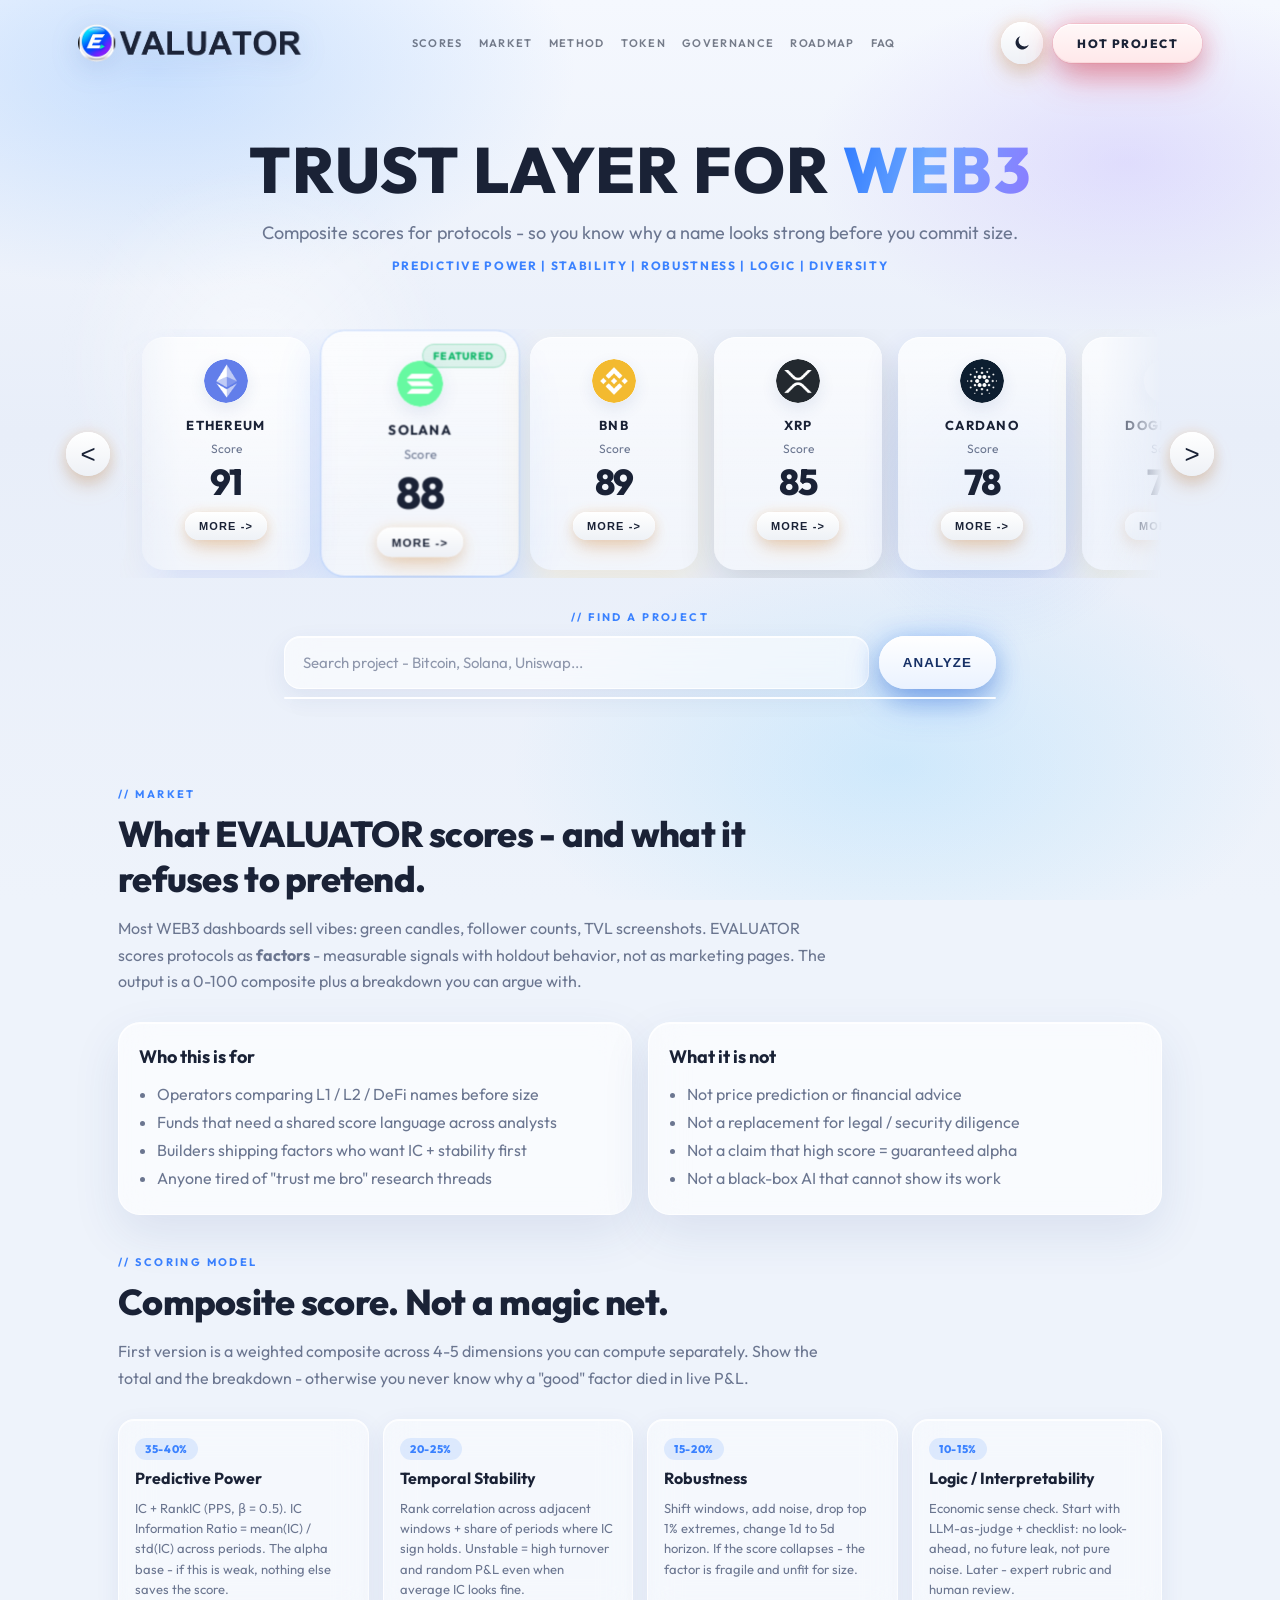
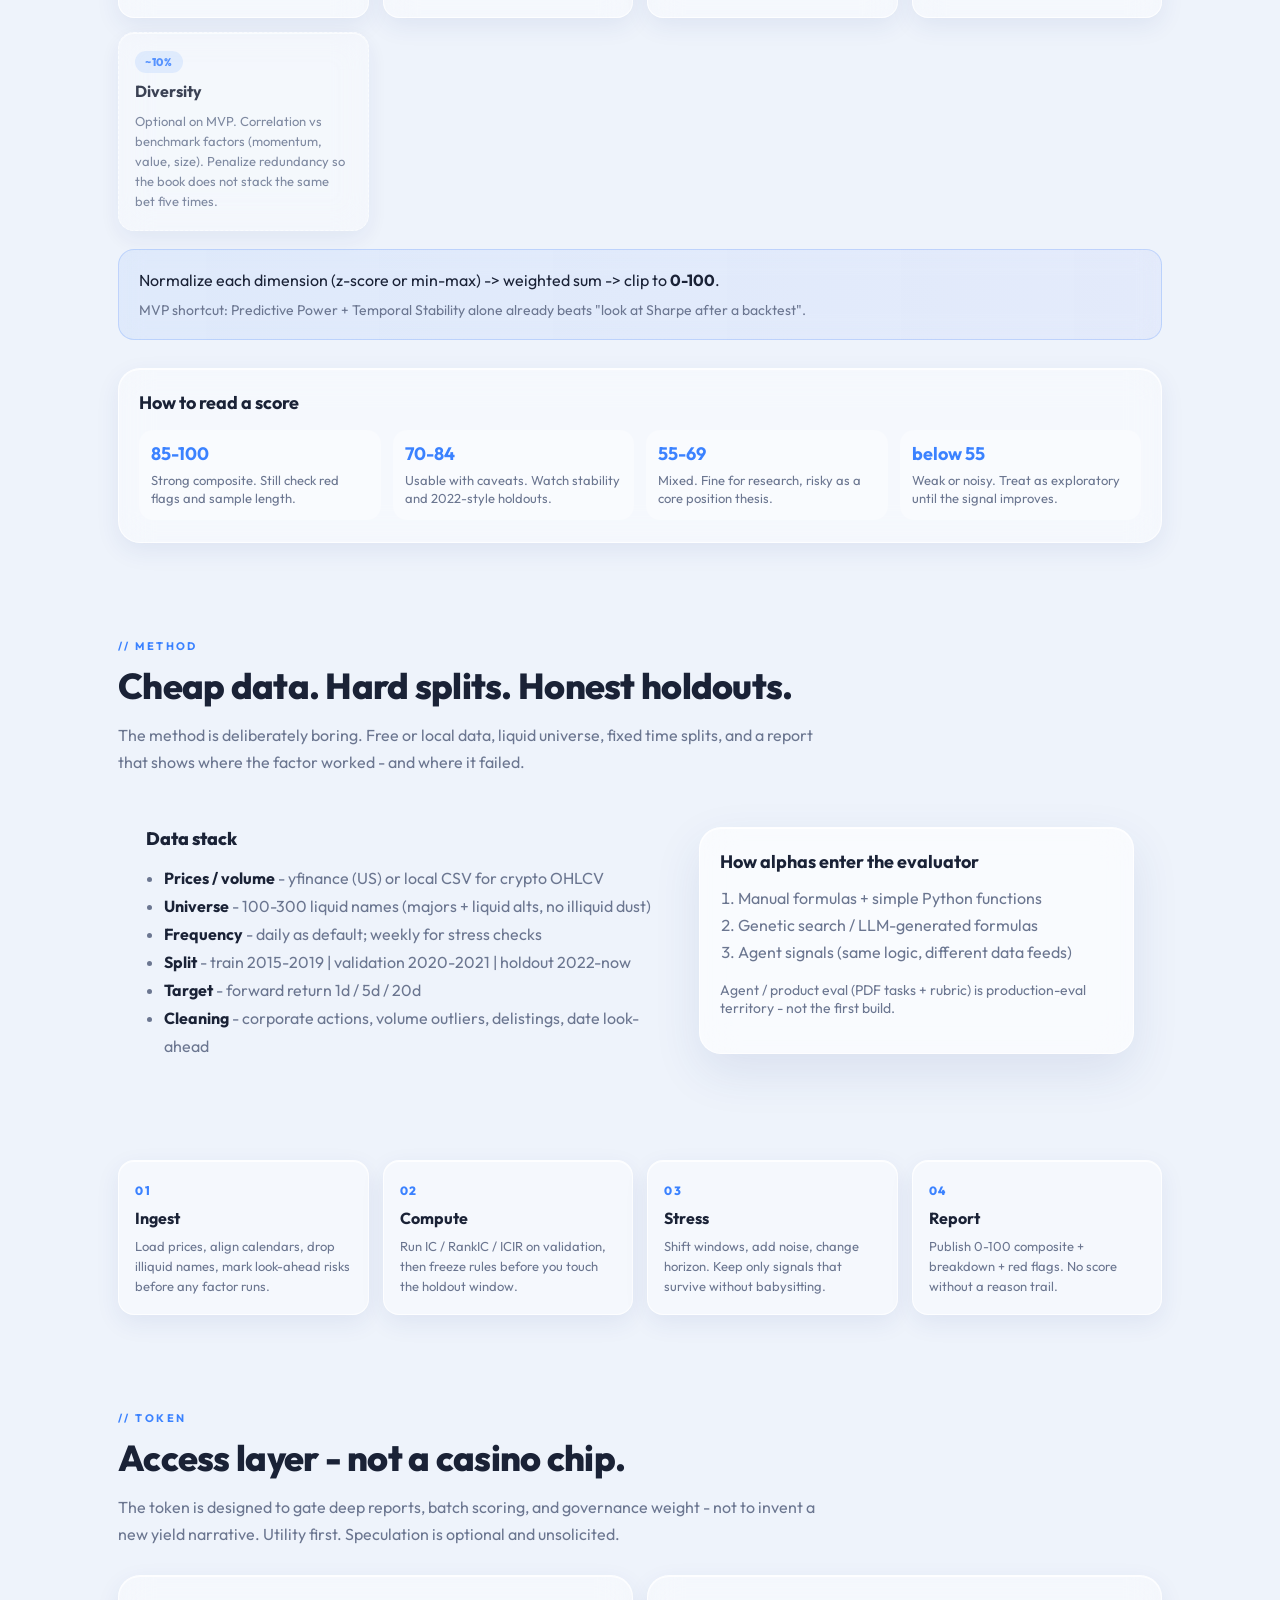
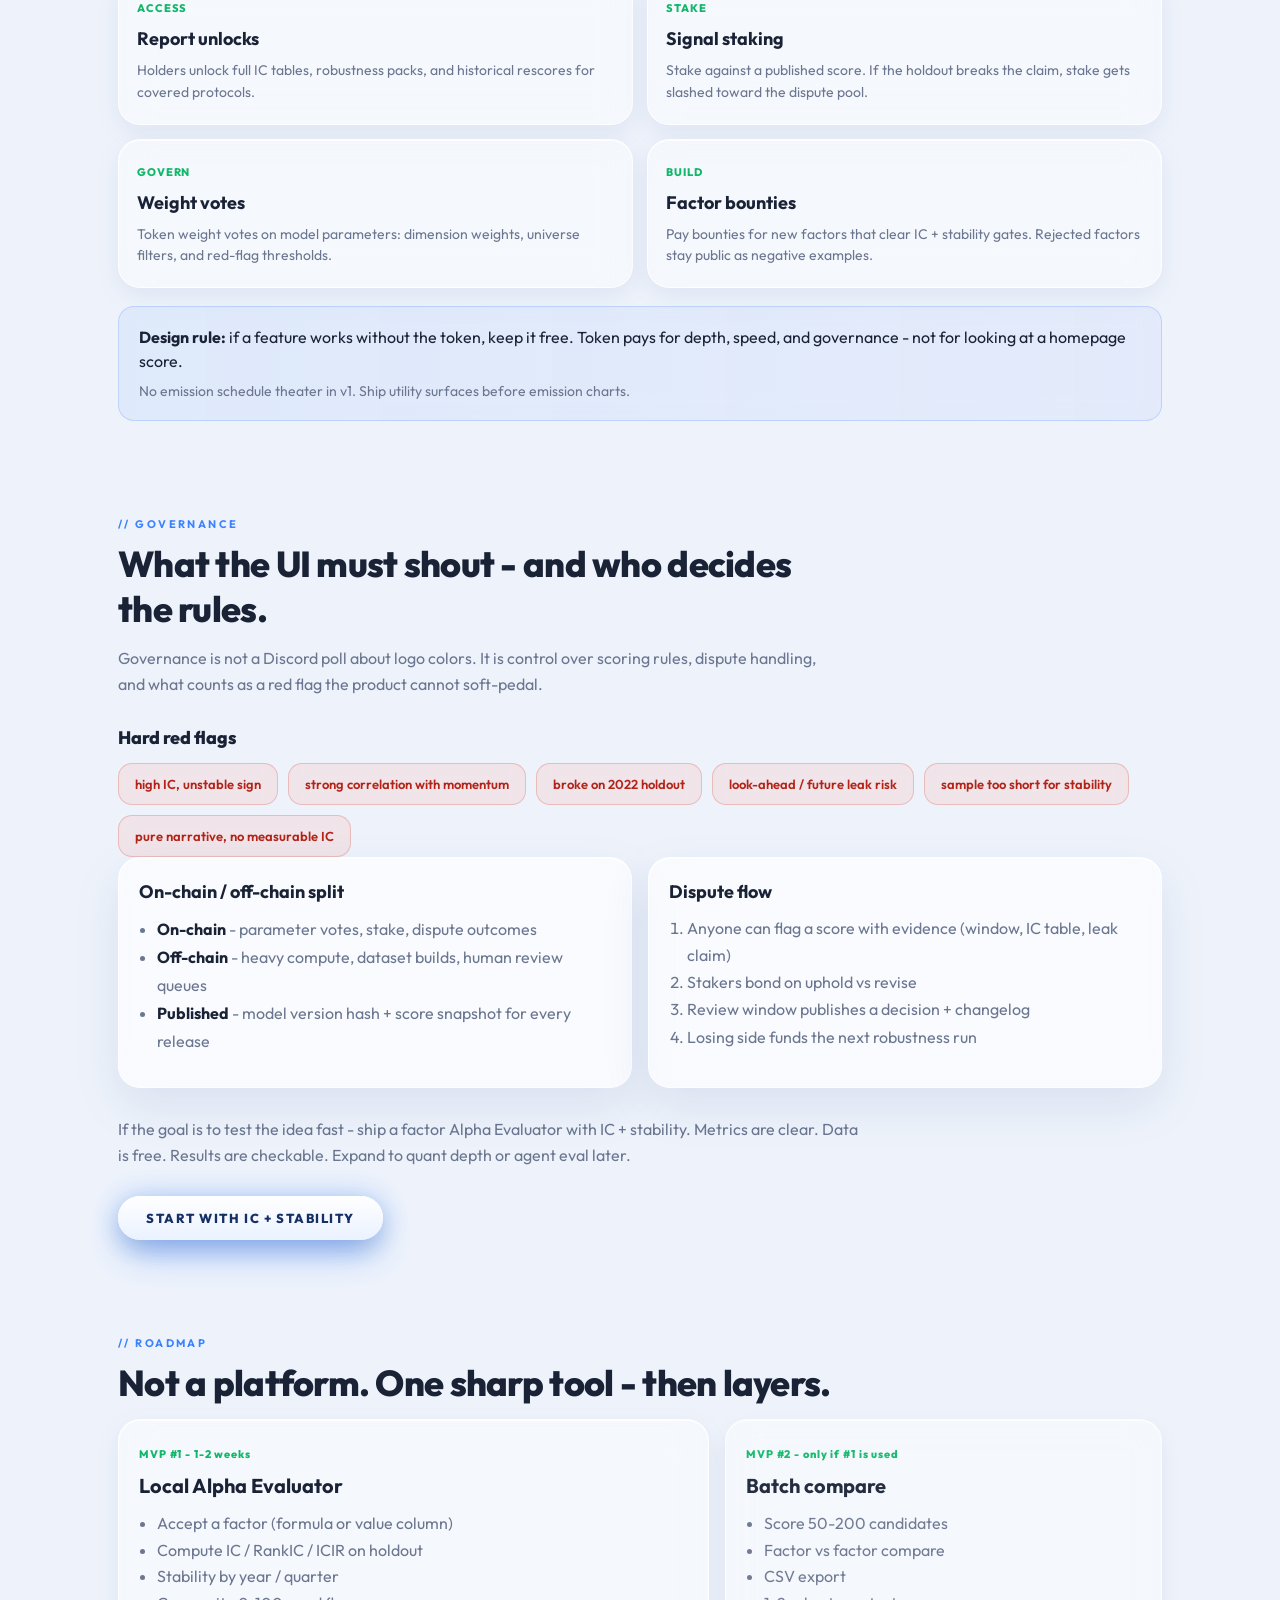
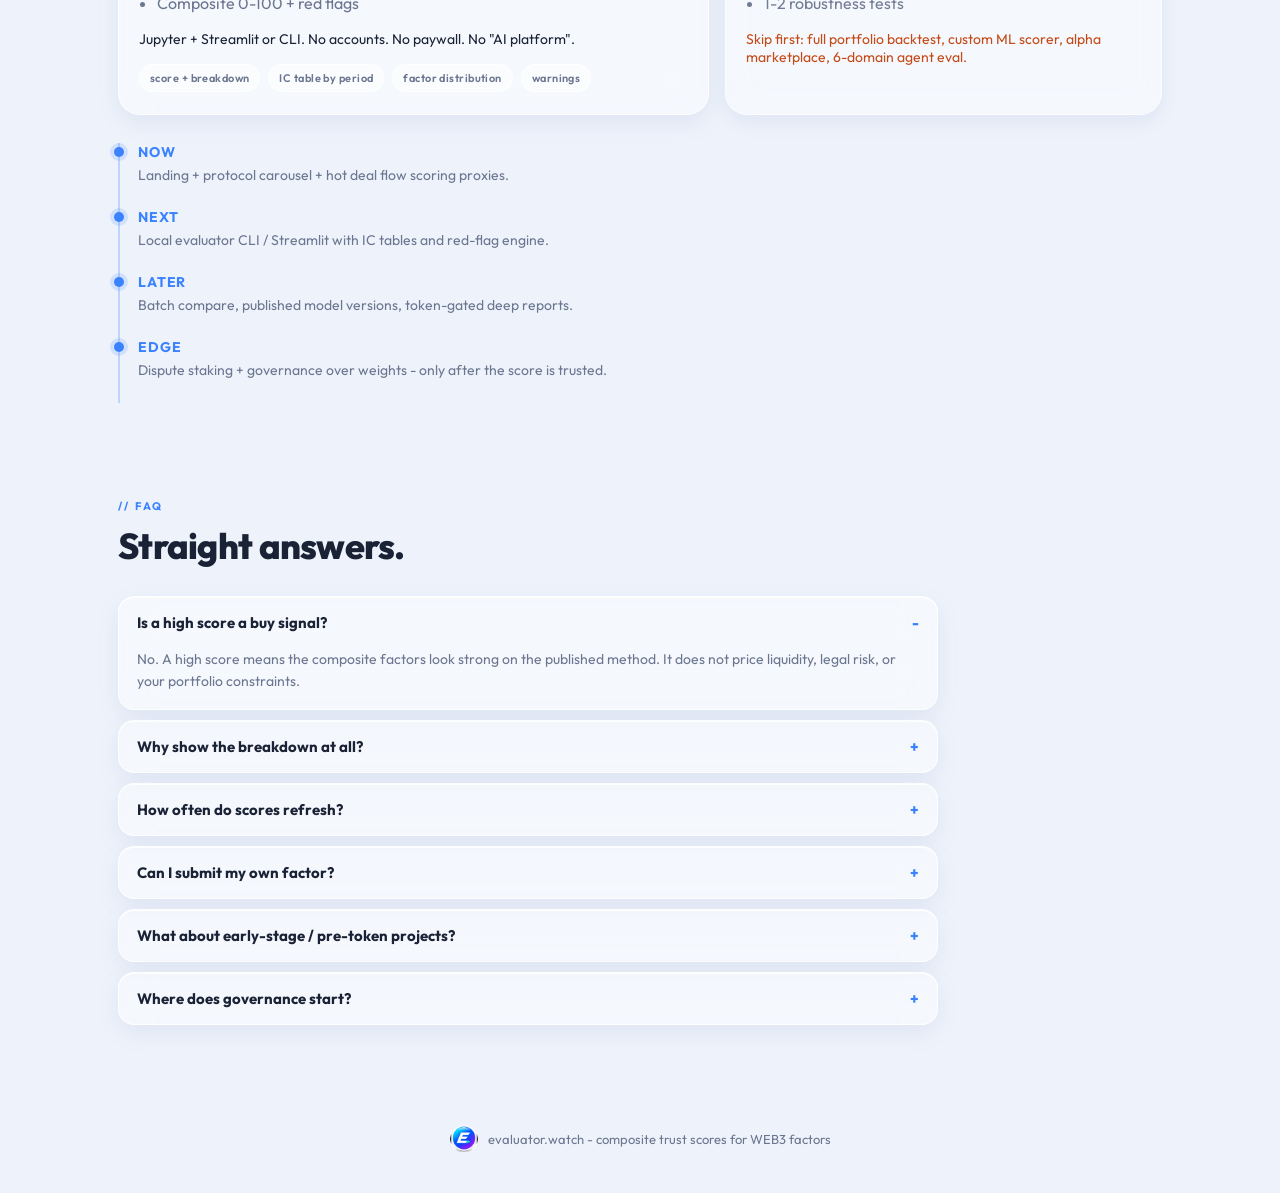
==== commit 60cd0fb5: "Fix broken symbols by using ASCII arrows. Rebuild deploy zip so server HTML is not double-encoded." ====
--- a/deploy/index.html
+++ b/deploy/index.html
@@ -1,4 +1,4 @@
-﻿<!DOCTYPE html>
+<!DOCTYPE html>
 <html lang="en">
 <head>
   <meta charset="UTF-8" />
@@ -48,15 +48,15 @@
     <section class="hero">
       <h1>TRUST LAYER FOR <span class="grad">WEB3</span></h1>
       <p class="hero-sub">Composite scores for protocols - so you know why a name looks strong before you commit size.</p>
-      <p class="hero-meta">Predictive Power Â· Stability Â· Robustness Â· Logic Â· Diversity</p>
+      <p class="hero-meta">Predictive Power | Stability | Robustness | Logic | Diversity</p>
     </section>
 
     <section class="carousel-wrap" id="scores" aria-label="Protocol scores carousel">
-      <button class="car-btn prev" type="button" aria-label="Previous">â€¹</button>
+      <button class="car-btn prev" type="button" aria-label="Previous"><</button>
       <div class="carousel-viewport">
         <div class="carousel-track" id="carouselTrack"></div>
       </div>
-      <button class="car-btn next" type="button" aria-label="Next">â€º</button>
+      <button class="car-btn next" type="button" aria-label="Next">></button>
     </section>
 
     <section class="search-panel" id="search">
@@ -121,7 +121,7 @@
             <span class="dim-w">35-40%</span>
             <h3>Predictive Power</h3>
           </div>
-          <p>IC + RankIC (PPS, Î² = 0.5). IC Information Ratio = mean(IC) / std(IC) across periods. The alpha base - if this is weak, nothing else saves the score.</p>
+          <p>IC + RankIC (PPS, β = 0.5). IC Information Ratio = mean(IC) / std(IC) across periods. The alpha base - if this is weak, nothing else saves the score.</p>
         </article>
         <article class="dim">
           <div class="dim-top">
@@ -154,7 +154,7 @@
       </div>
 
       <div class="formula">
-        <p>Normalize each dimension (z-score or min-max) â†’ weighted sum â†’ clip to <strong>0-100</strong>.</p>
+        <p>Normalize each dimension (z-score or min-max) -> weighted sum -> clip to <strong>0-100</strong>.</p>
         <p class="muted">MVP shortcut: Predictive Power + Temporal Stability alone already beats "look at Sharpe after a backtest".</p>
       </div>
 
@@ -198,7 +198,7 @@
             <li><strong>Prices / volume</strong> - yfinance (US) or local CSV for crypto OHLCV</li>
             <li><strong>Universe</strong> - 100-300 liquid names (majors + liquid alts, no illiquid dust)</li>
             <li><strong>Frequency</strong> - daily as default; weekly for stress checks</li>
-            <li><strong>Split</strong> - train 2015-2019 Â· validation 2020-2021 Â· holdout 2022-now</li>
+            <li><strong>Split</strong> - train 2015-2019 | validation 2020-2021 | holdout 2022-now</li>
             <li><strong>Target</strong> - forward return 1d / 5d / 20d</li>
             <li><strong>Cleaning</strong> - corporate actions, volume outliers, delistings, date look-ahead</li>
           </ul>
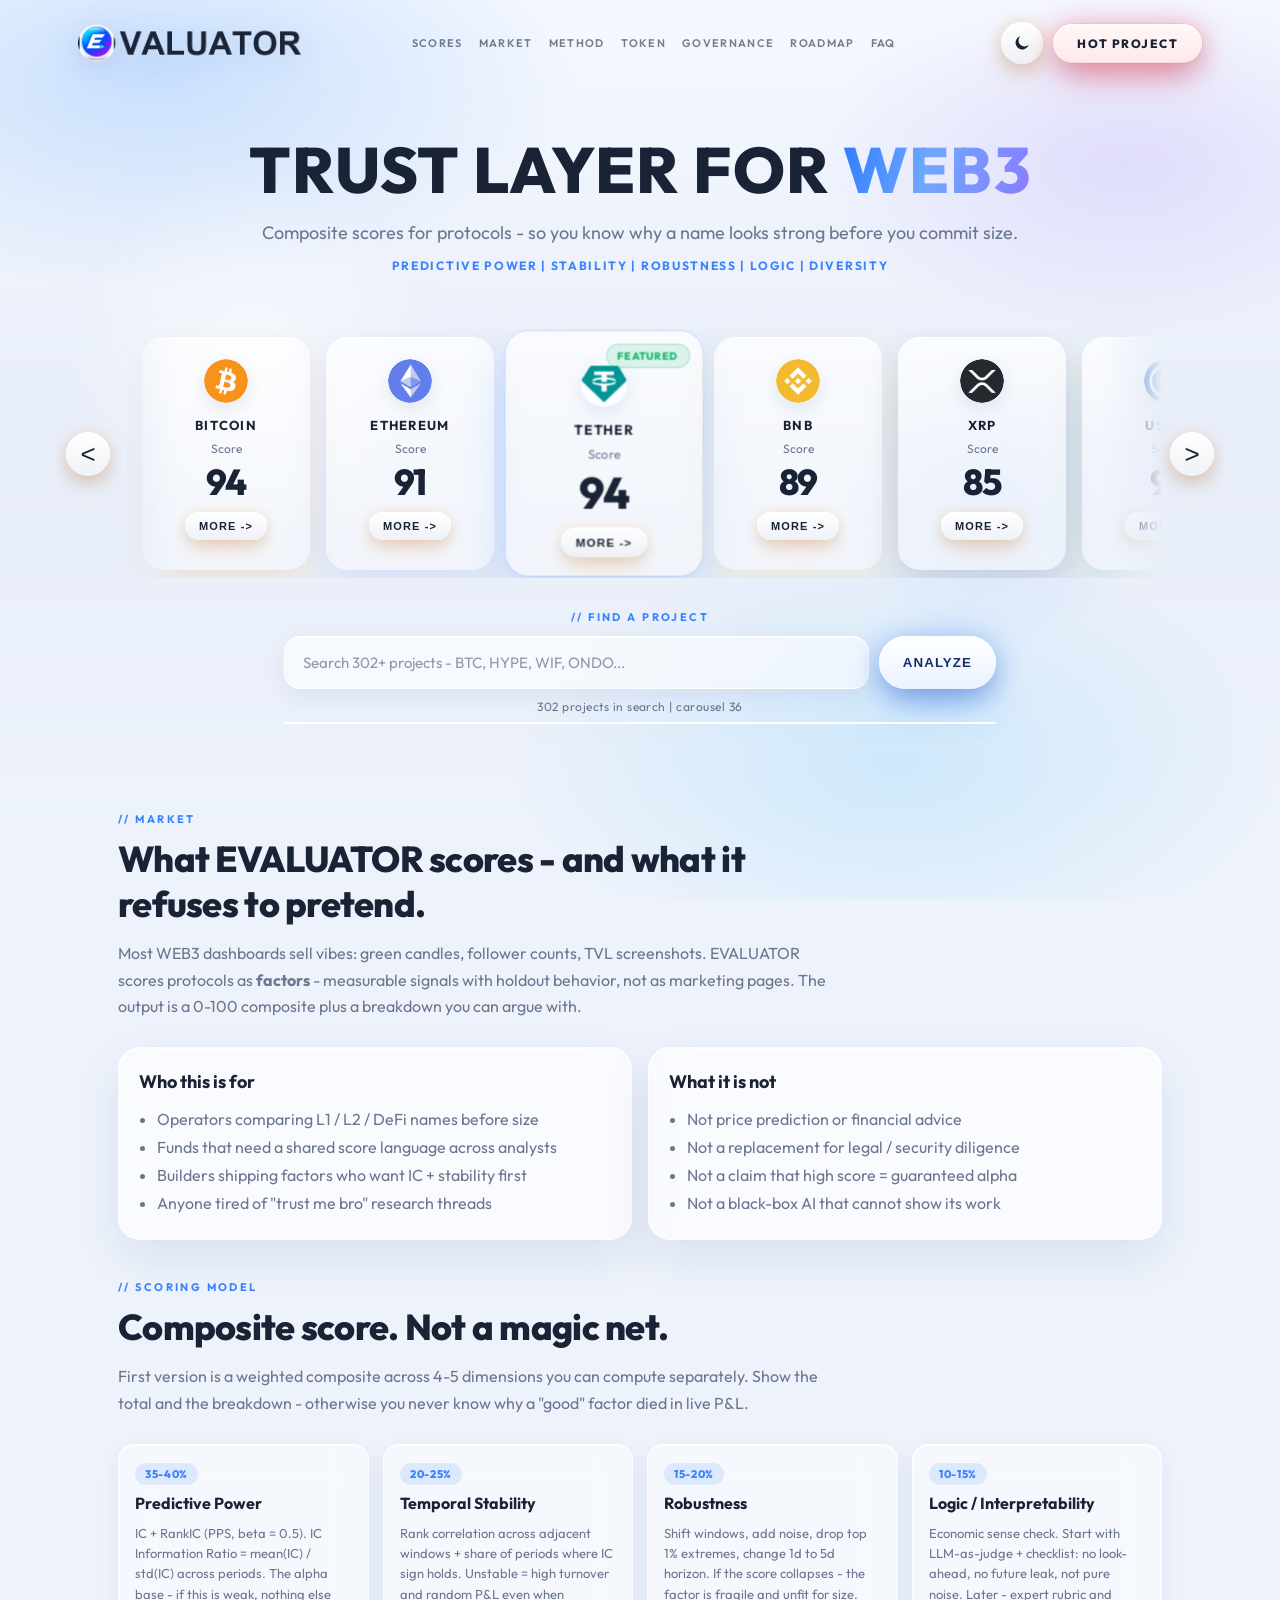
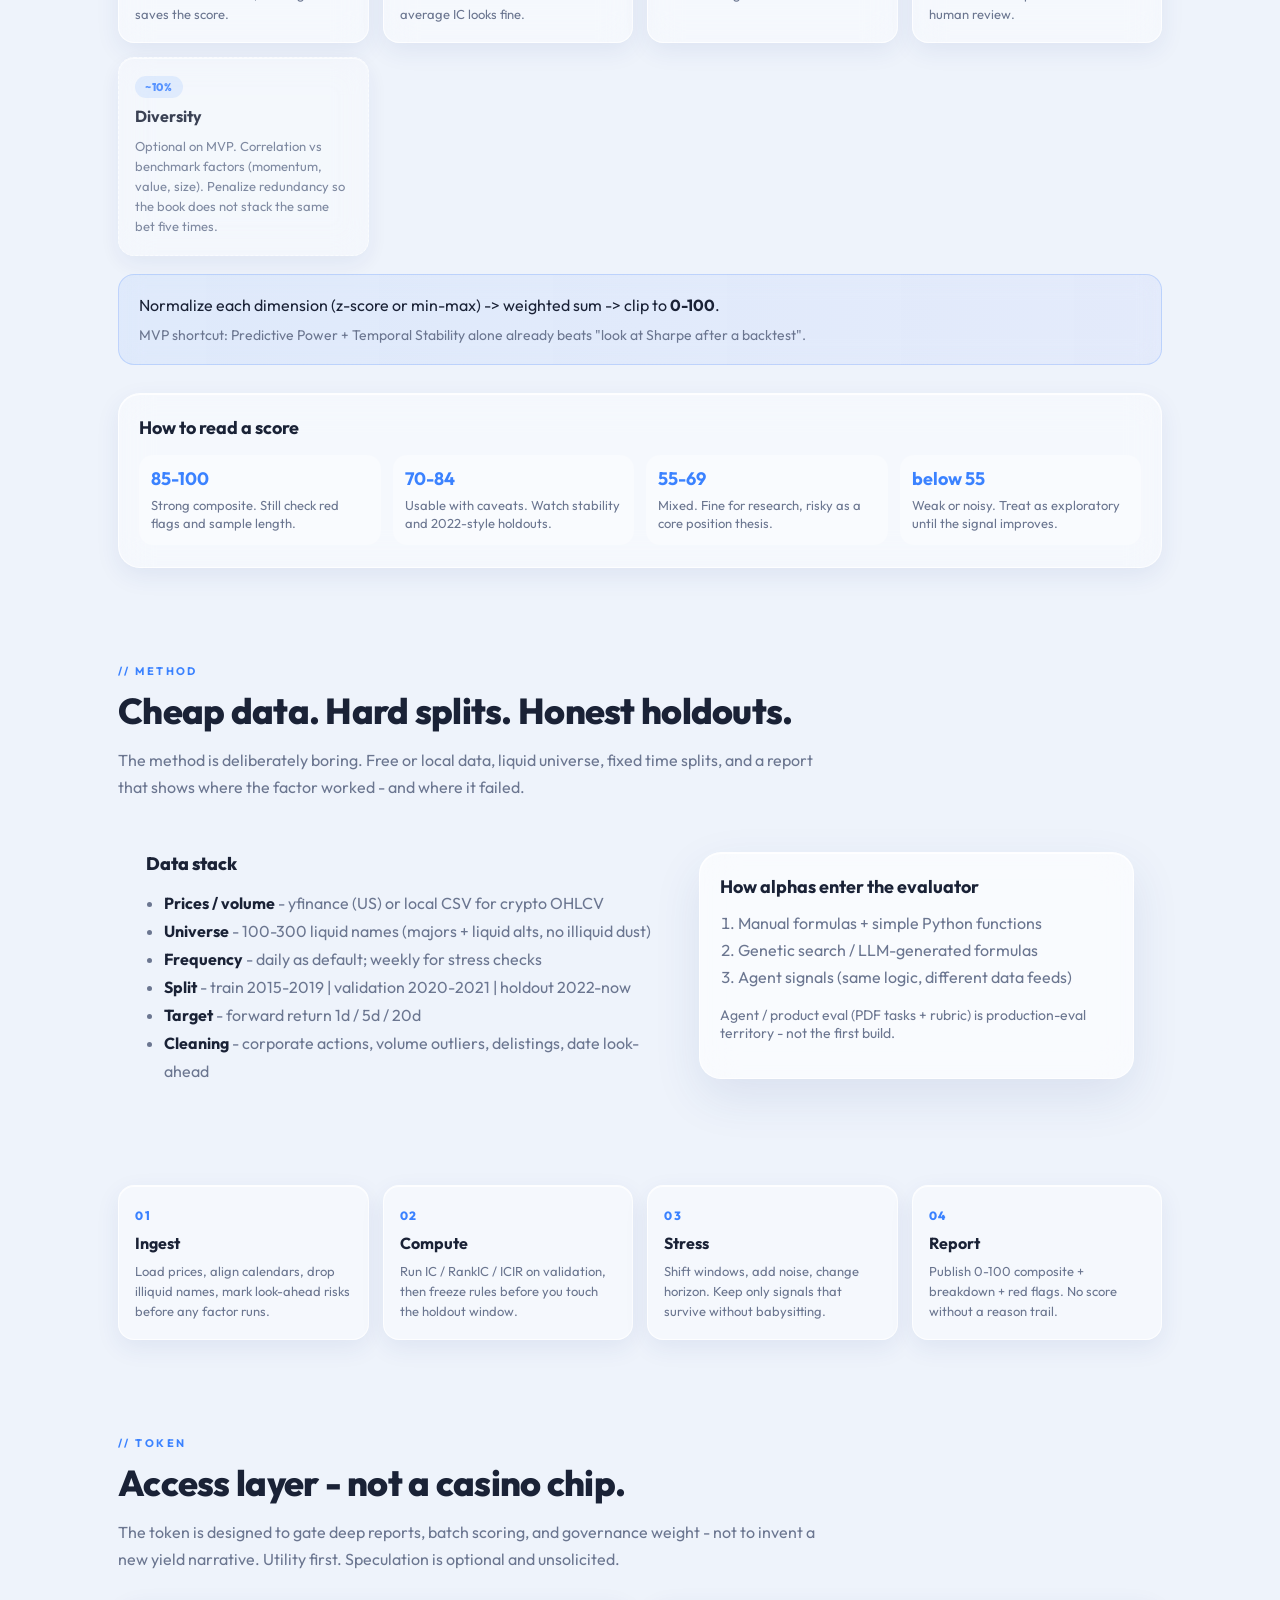
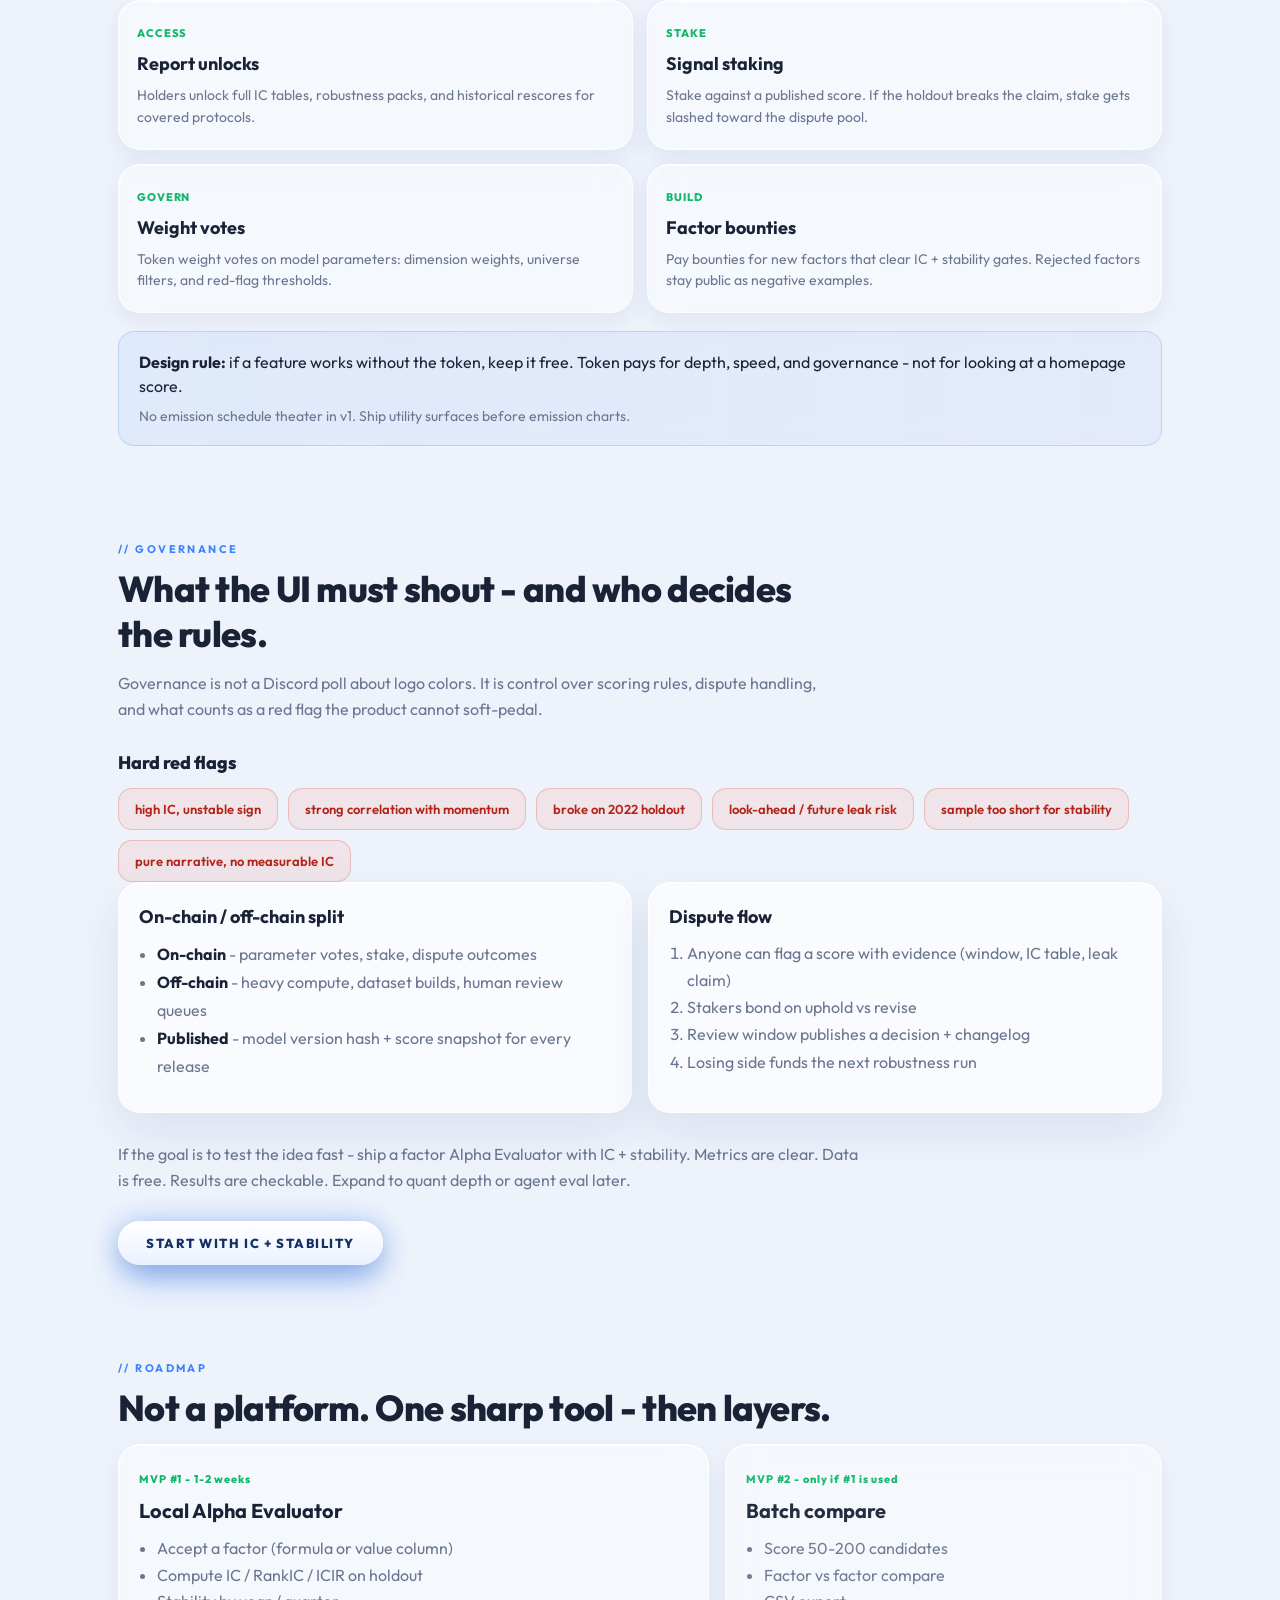
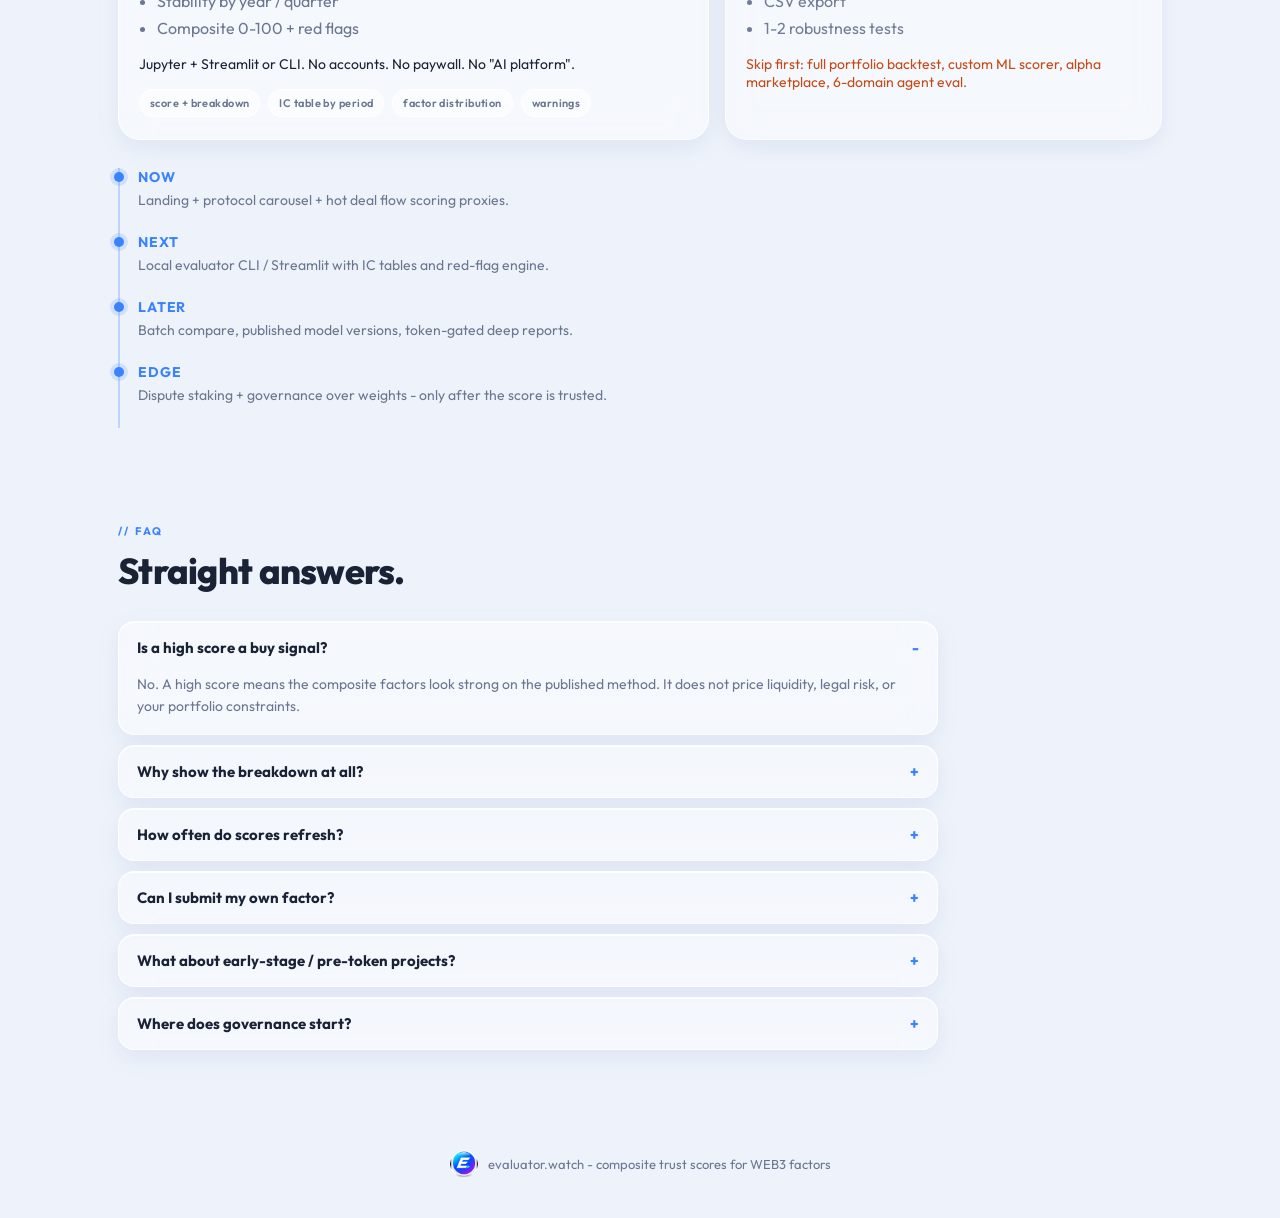
==== commit bd3ddb66: "Expand search catalog to 300+ coins and fix mobile analysis layout. Load CoinGecko top and trending " ====
--- a/deploy/index.html
+++ b/deploy/index.html
@@ -52,11 +52,11 @@
     </section>
 
     <section class="carousel-wrap" id="scores" aria-label="Protocol scores carousel">
-      <button class="car-btn prev" type="button" aria-label="Previous"><</button>
+      <button class="car-btn prev" type="button" aria-label="Previous">&lt;</button>
       <div class="carousel-viewport">
         <div class="carousel-track" id="carouselTrack"></div>
       </div>
-      <button class="car-btn next" type="button" aria-label="Next">></button>
+      <button class="car-btn next" type="button" aria-label="Next">&gt;</button>
     </section>
 
     <section class="search-panel" id="search">
@@ -65,11 +65,14 @@
         <input
           id="searchInput"
           type="search"
-          placeholder="Search project - Bitcoin, Solana, Uniswap..."
+          placeholder="Search projects - BTC, HYPE, WIF, ONDO..."
           aria-label="Search project"
+          autocomplete="off"
+          enterkeyhint="search"
         />
         <button type="submit">ANALYZE</button>
       </form>
+      <p class="catalog-meta" id="catalogMeta">Loading catalog...</p>
       <div class="suggest" id="suggest" hidden></div>
       <div class="analysis" id="analysis" hidden></div>
     </section>
@@ -121,7 +124,7 @@
             <span class="dim-w">35-40%</span>
             <h3>Predictive Power</h3>
           </div>
-          <p>IC + RankIC (PPS, β = 0.5). IC Information Ratio = mean(IC) / std(IC) across periods. The alpha base - if this is weak, nothing else saves the score.</p>
+          <p>IC + RankIC (PPS, beta = 0.5). IC Information Ratio = mean(IC) / std(IC) across periods. The alpha base - if this is weak, nothing else saves the score.</p>
         </article>
         <article class="dim">
           <div class="dim-top">
--- a/deploy/styles.css
+++ b/deploy/styles.css
@@ -652,13 +652,41 @@
   color: var(--muted);
 }
 .bar-meta strong { color: var(--text); }
+.bar-label {
+  display: flex;
+  flex-wrap: wrap;
+  align-items: baseline;
+  gap: 6px;
+  min-width: 0;
+}
+.bar-label em {
+  font-style: normal;
+  font-size: 11px;
+  opacity: 0.7;
+  white-space: nowrap;
+}
 .bar-track {
   height: 8px;
   border-radius: 999px;
   background: rgba(26, 34, 54, 0.08);
   overflow: hidden;
 }
-.bar-fill { height: 100%; border-radius: inherit; }
+.bar-fill { height: 100%; border-radius: inherit; max-width: 100%; }
+
+.catalog-meta {
+  margin: 10px 0 0;
+  text-align: center;
+  color: var(--muted);
+  font-size: 12px;
+  letter-spacing: 0.04em;
+}
+
+.suggest-left i {
+  font-style: normal;
+  color: var(--muted);
+  font-size: 12px;
+  margin-left: 4px;
+}
 
 .analysis-grid {
   display: grid;
@@ -725,11 +753,66 @@
 }
 
 @media (max-width: 560px) {
-  .carousel-wrap { grid-template-columns: 36px 1fr 36px; }
-  .score-card { flex-basis: 148px; }
+  .carousel-wrap { grid-template-columns: 32px 1fr 32px; gap: 6px; }
+  .score-card { flex-basis: 140px; }
   .search-bar { grid-template-columns: 1fr; }
-  .nav { padding-inline: 16px; }
-  .hero { padding-top: 48px; }
+  .search-bar button { width: 100%; min-height: 48px; }
+  .nav { padding-inline: 16px; gap: 12px; }
+  .nav-actions { gap: 8px; }
+  .btn-hot { padding: 8px 12px; font-size: 10px; }
+  .hero { padding-top: 40px; padding-inline: 16px; }
+  .hero h1 { font-size: clamp(28px, 9vw, 42px); }
+  .hero-sub { font-size: 15px; }
+  .hero-meta { font-size: 10px; letter-spacing: 0.08em; line-height: 1.5; }
+  .search-panel { padding-inline: 16px; }
+  .panel { padding: 20px 16px 56px; }
+  .panel-head h2,
+  .panel > h2 { font-size: 22px; line-height: 1.25; }
+  .lead { font-size: 15px; }
+  .analysis {
+    padding: 16px;
+    margin-top: 14px;
+  }
+  .analysis-head {
+    flex-direction: column;
+    align-items: flex-start;
+    gap: 12px;
+  }
+  .analysis-score {
+    text-align: left;
+    display: flex;
+    align-items: baseline;
+    gap: 10px;
+  }
+  .analysis-score strong { font-size: 34px; }
+  .analysis-title {
+    width: 100%;
+    align-items: flex-start;
+  }
+  .analysis-title h3 {
+    font-size: 18px;
+    line-height: 1.3;
+    word-break: break-word;
+  }
+  .analysis-title p {
+    font-size: 13px;
+    line-height: 1.45;
+  }
+  .coin.big {
+    width: 48px;
+    height: 48px;
+    flex-shrink: 0;
+  }
+  .bar-meta {
+    font-size: 12px;
+    gap: 8px;
+  }
+  .bar-label { max-width: 75%; }
+  .analysis-grid { grid-template-columns: 1fr; }
+  .analysis table { font-size: 13px; display: block; overflow-x: auto; }
+  .dims { grid-template-columns: 1fr; }
+  .suggest { max-height: 260px; overflow: auto; }
+  .foot { padding-inline: 16px; text-align: center; }
 }
 
 .panel {
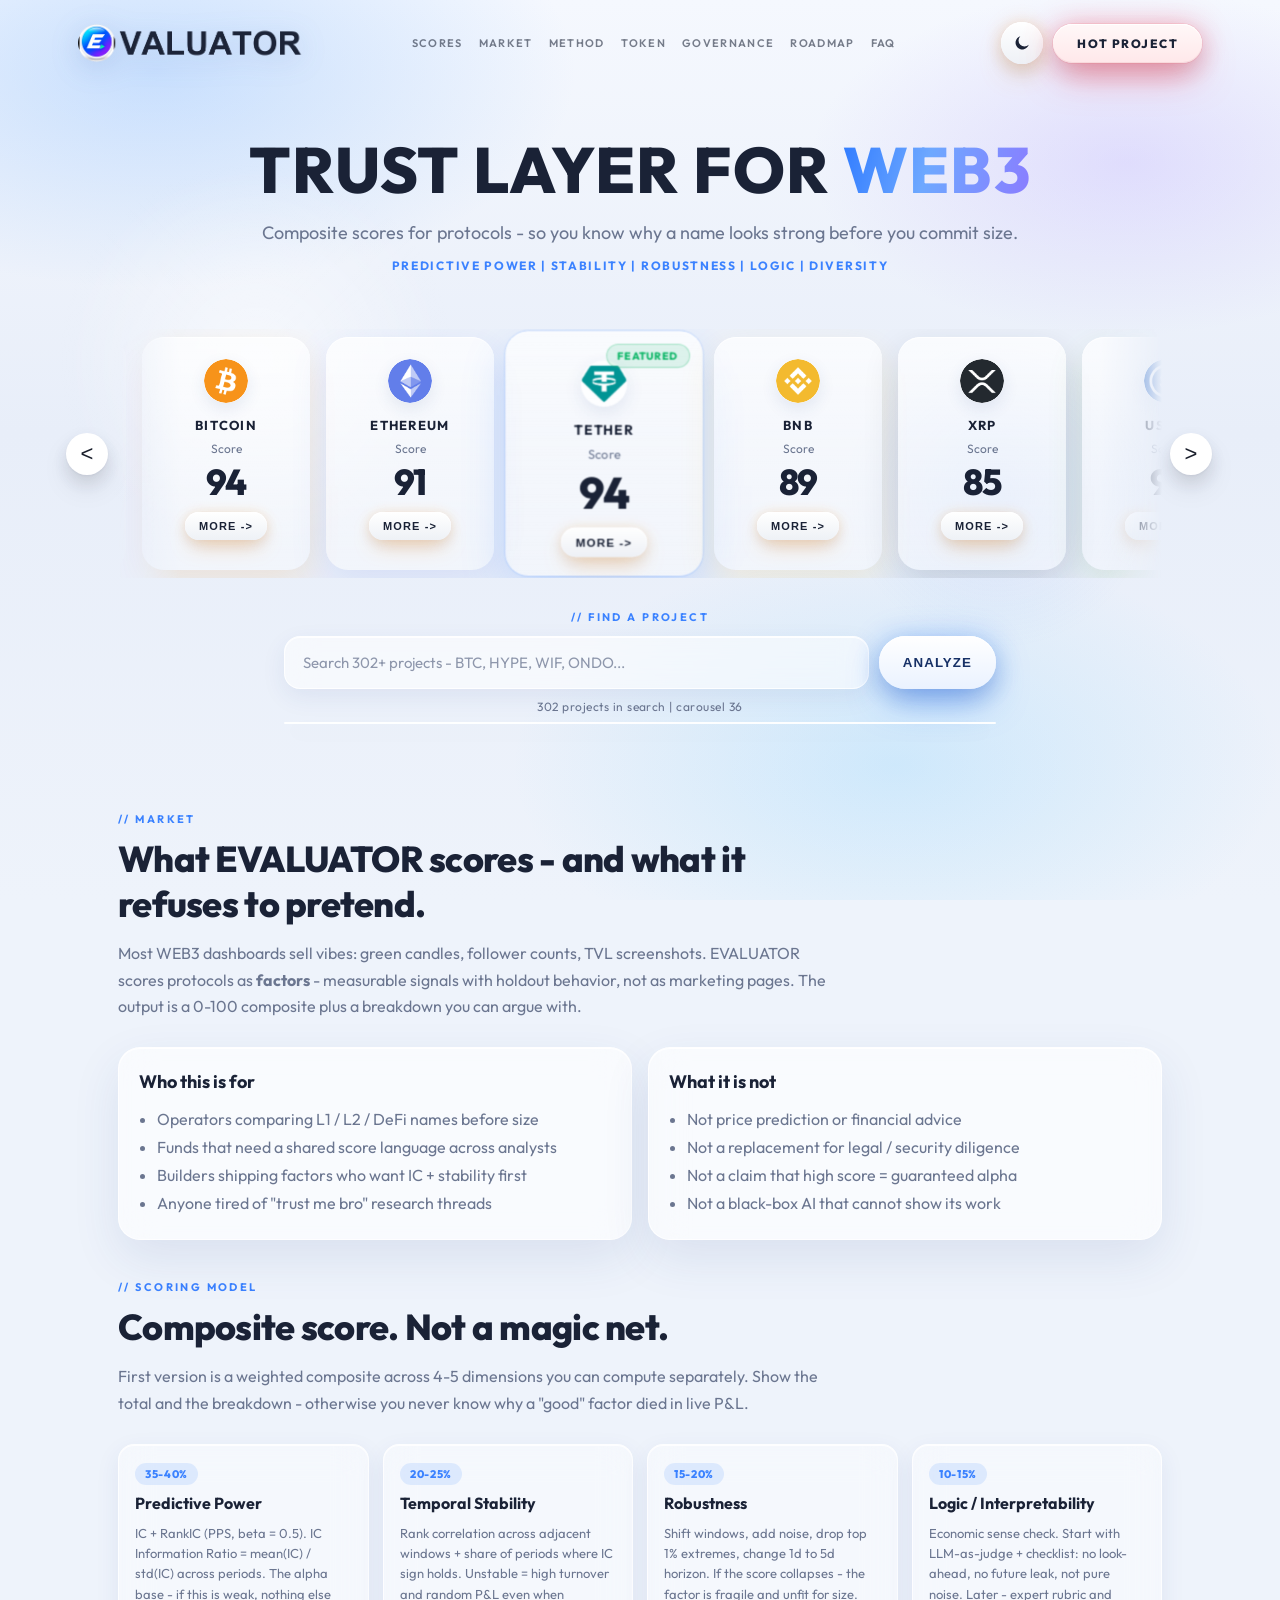
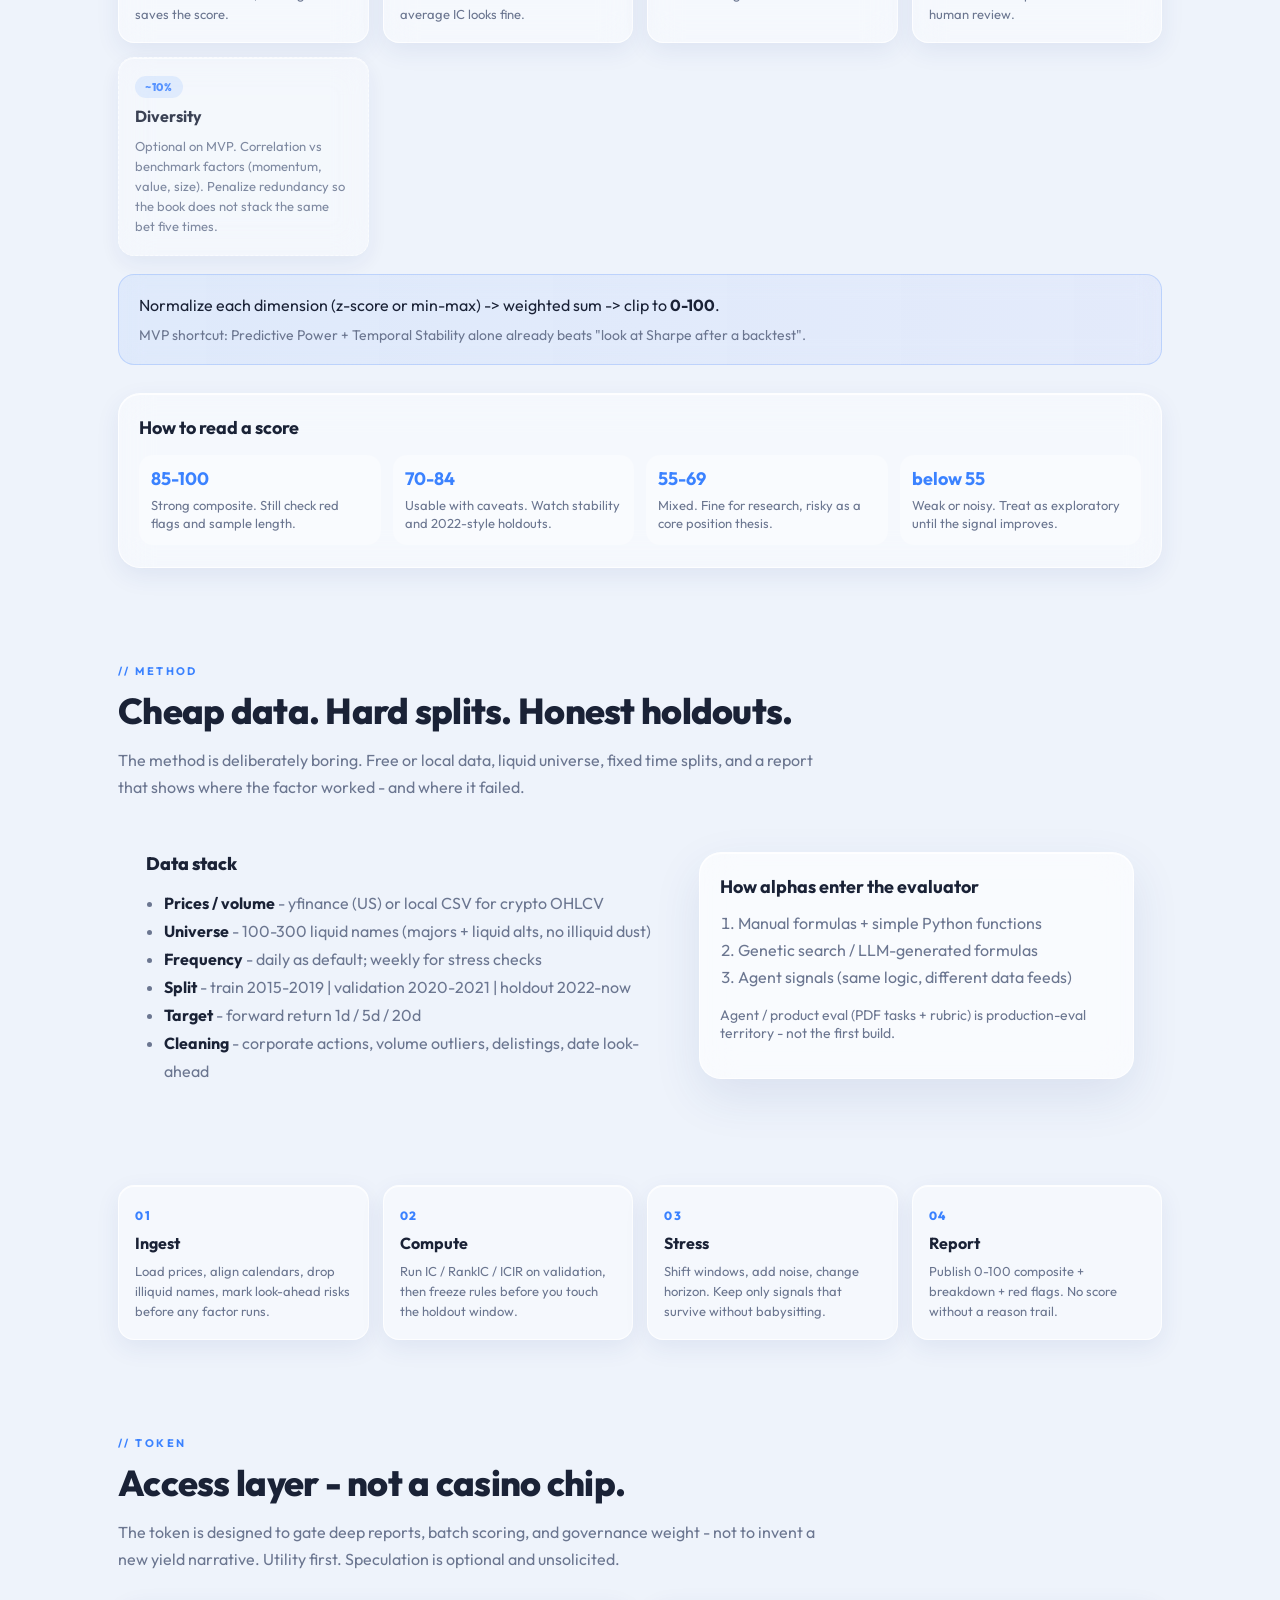
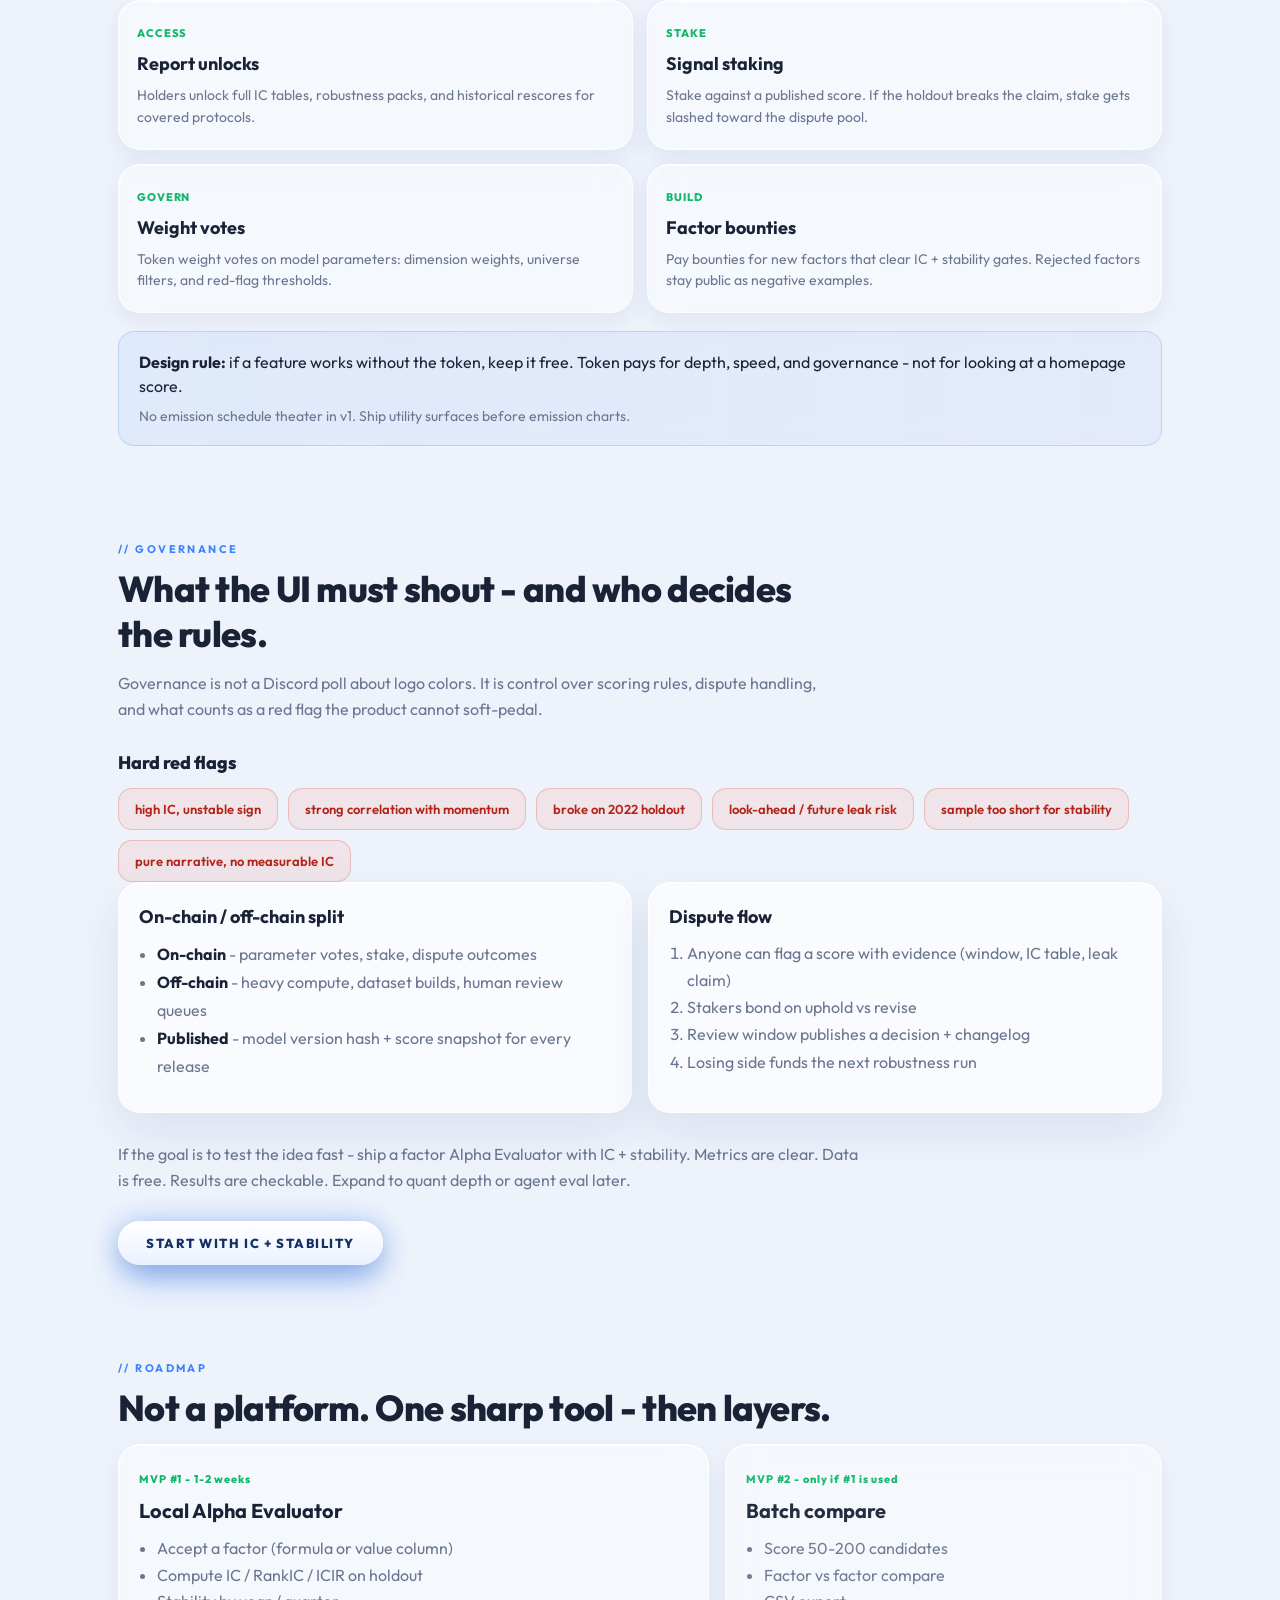
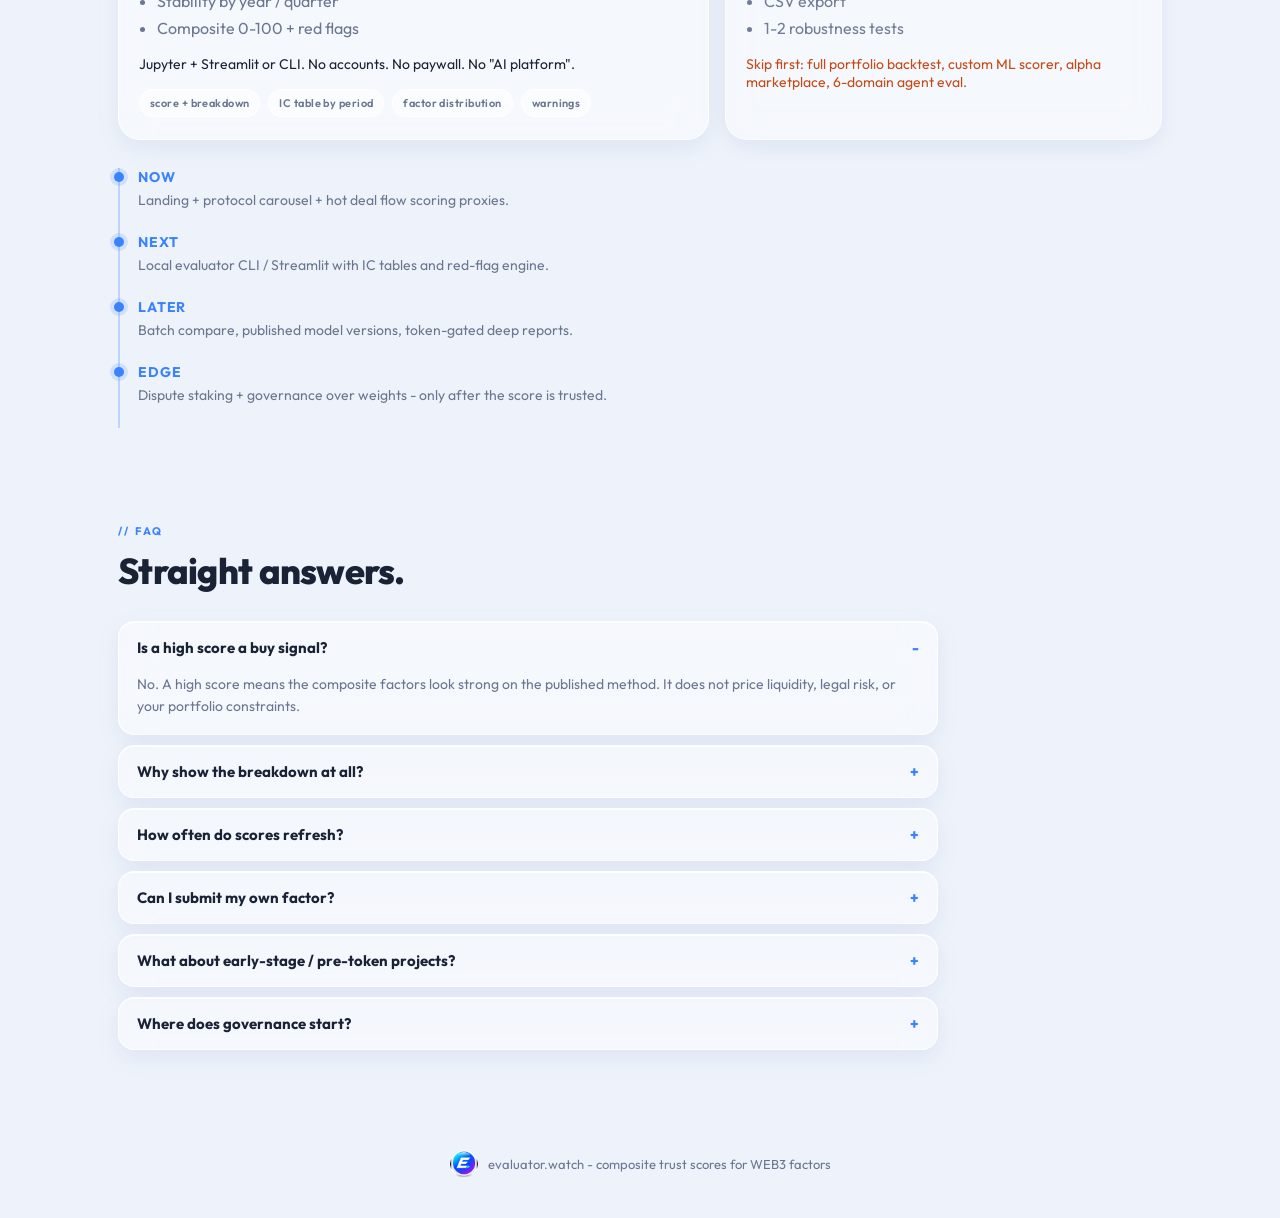
==== commit 7088f75d: "Style carousel arrows as soft white circles." ====
--- a/deploy/index.html
+++ b/deploy/index.html
@@ -1,4 +1,4 @@
-<!DOCTYPE html>
+﻿<!DOCTYPE html>
 <html lang="en">
 <head>
   <meta charset="UTF-8" />
@@ -434,7 +434,7 @@
   </footer>
 
   <script src="./theme.js"></script>
-  <script src="./cursor.js"></script>
-  <script src="./app.js"></script>
+  <script src="./cursor.js?v=2"></script>
+  <script src="./app.js?v=catalog1"></script>
 </body>
 </html>
--- a/deploy/styles.css
+++ b/deploy/styles.css
@@ -303,30 +303,37 @@
 }
 
 .car-btn {
-  width: 44px;
-  height: 44px;
+  width: 42px;
+  height: 42px;
   border-radius: 50%;
   border: 0;
-  background: linear-gradient(180deg, #ffffff 0%, #eef1f6 100%);
-  color: var(--text);
-  font-size: 26px;
+  display: inline-flex;
+  align-items: center;
+  justify-content: center;
+  padding: 0;
+  background: #ffffff;
+  color: #1a1f2c;
+  font-size: 22px;
+  font-weight: 300;
   line-height: 1;
   cursor: pointer;
   box-shadow:
-    inset 0 1px 0 #fff,
-    0 8px 16px rgba(20, 24, 40, 0.1),
-    0 12px 26px -8px rgba(255, 160, 60, 0.4),
-    0 0 14px rgba(255, 170, 80, 0.22);
-  transition: transform 0.2s ease, box-shadow 0.2s ease;
+    0 1px 2px rgba(30, 40, 60, 0.06),
+    0 8px 18px rgba(40, 50, 70, 0.12),
+    0 14px 28px rgba(60, 50, 40, 0.08);
+  transition: transform 0.18s ease, box-shadow 0.18s ease;
 }
 
 .car-btn:hover {
-  transform: translateY(-2px);
-  box-shadow:
-    inset 0 1px 0 #fff,
-    0 10px 20px rgba(20, 24, 40, 0.12),
-    0 16px 32px -6px rgba(255, 160, 60, 0.55),
-    0 0 20px rgba(255, 170, 80, 0.35);
+  transform: translateY(-1px) scale(1.03);
+  box-shadow:
+    0 2px 4px rgba(30, 40, 60, 0.08),
+    0 10px 22px rgba(40, 50, 70, 0.14),
+    0 16px 32px rgba(60, 50, 40, 0.1);
+}
+
+.car-btn:active {
+  transform: translateY(0) scale(0.98);
 }
 
 .score-card {
@@ -1636,19 +1643,19 @@
 
 [data-theme="dark"] .car-btn {
   border: 0;
-  background: linear-gradient(180deg, #2a3142 0%, #171b26 100%);
-  color: #fff;
-  box-shadow:
-    inset 0 1px 0 rgba(255, 255, 255, 0.1),
-    0 8px 16px rgba(0, 0, 0, 0.35),
-    0 12px 26px -8px rgba(255, 150, 50, 0.35);
+  background: #ffffff;
+  color: #1a1f2c;
+  box-shadow:
+    0 1px 2px rgba(0, 0, 0, 0.2),
+    0 8px 18px rgba(0, 0, 0, 0.28),
+    0 14px 28px rgba(0, 0, 0, 0.18);
 }
 
 [data-theme="dark"] .car-btn:hover {
   box-shadow:
-    inset 0 1px 0 rgba(255, 255, 255, 0.14),
-    0 10px 20px rgba(0, 0, 0, 0.4),
-    0 16px 32px -6px rgba(255, 150, 50, 0.45);
+    0 2px 4px rgba(0, 0, 0, 0.25),
+    0 10px 22px rgba(0, 0, 0, 0.32),
+    0 16px 32px rgba(0, 0, 0, 0.2);
 }
 
 [data-theme="dark"] .score-card {
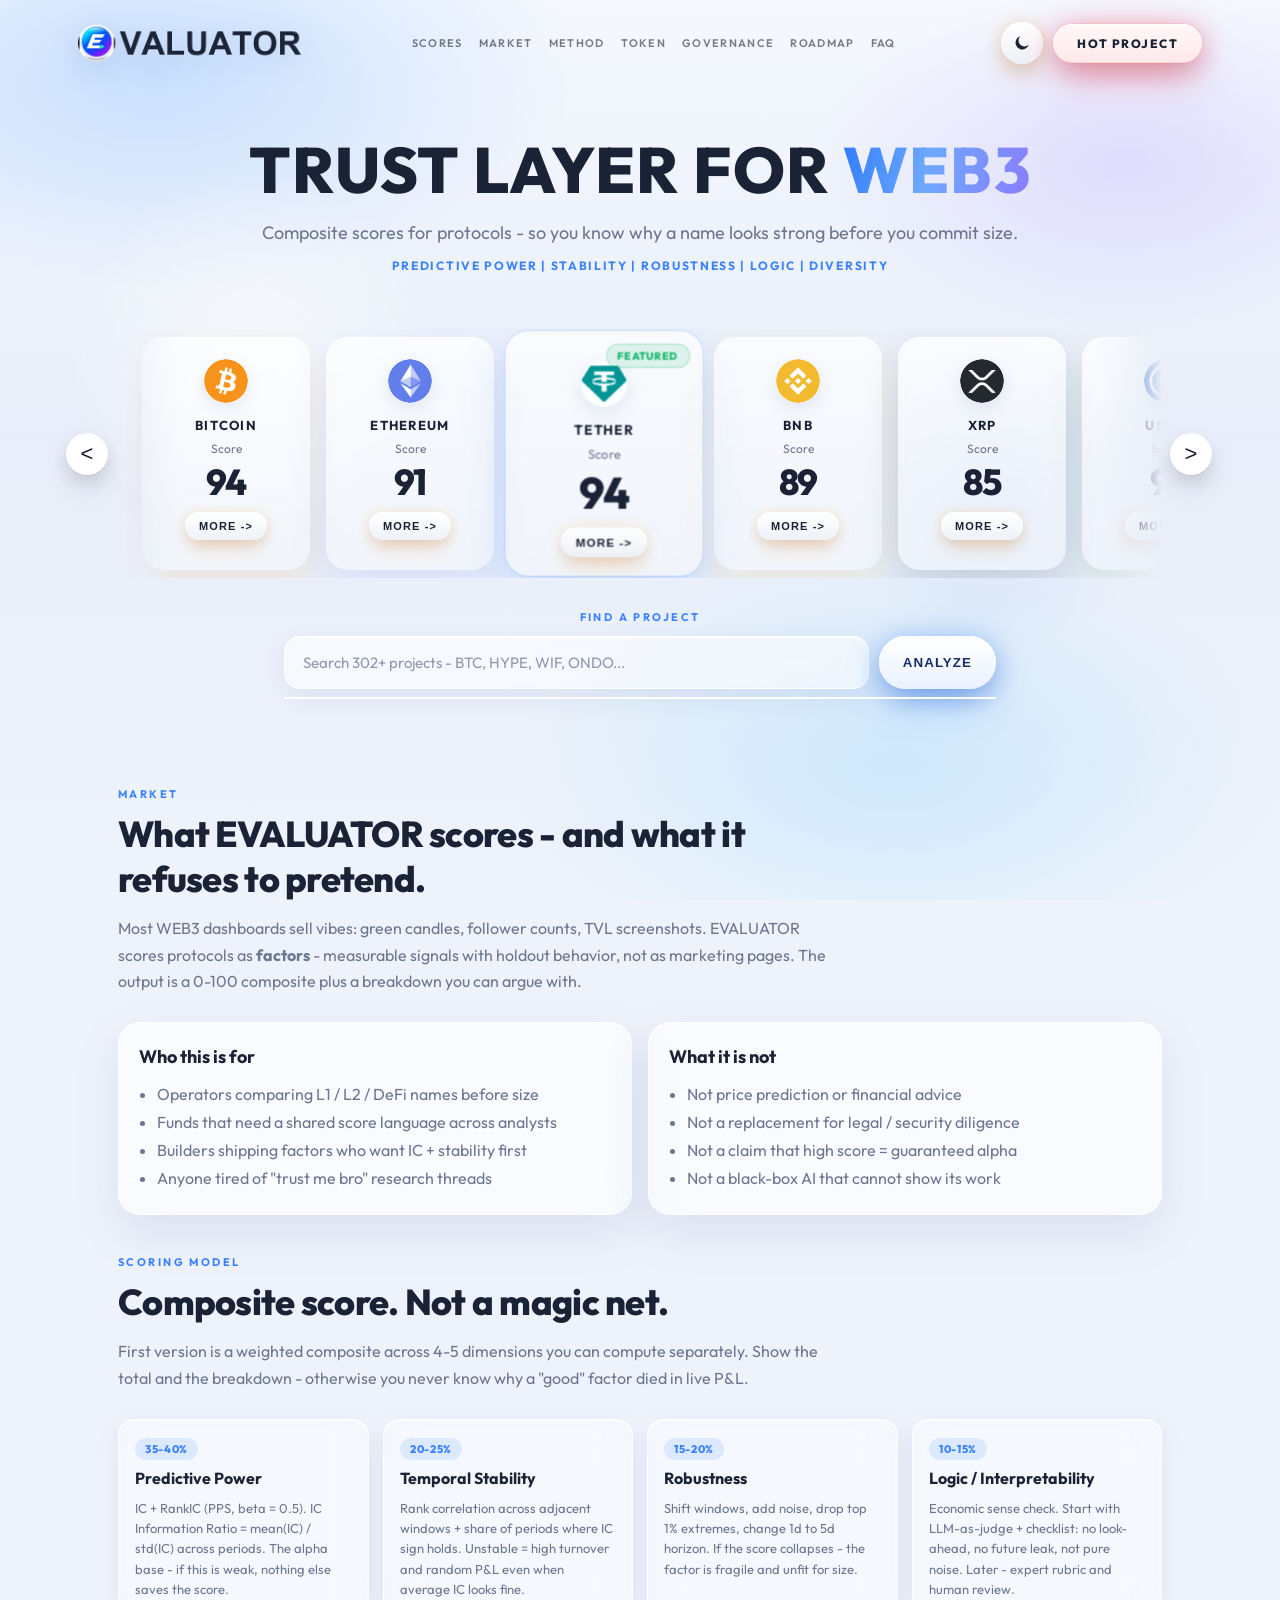
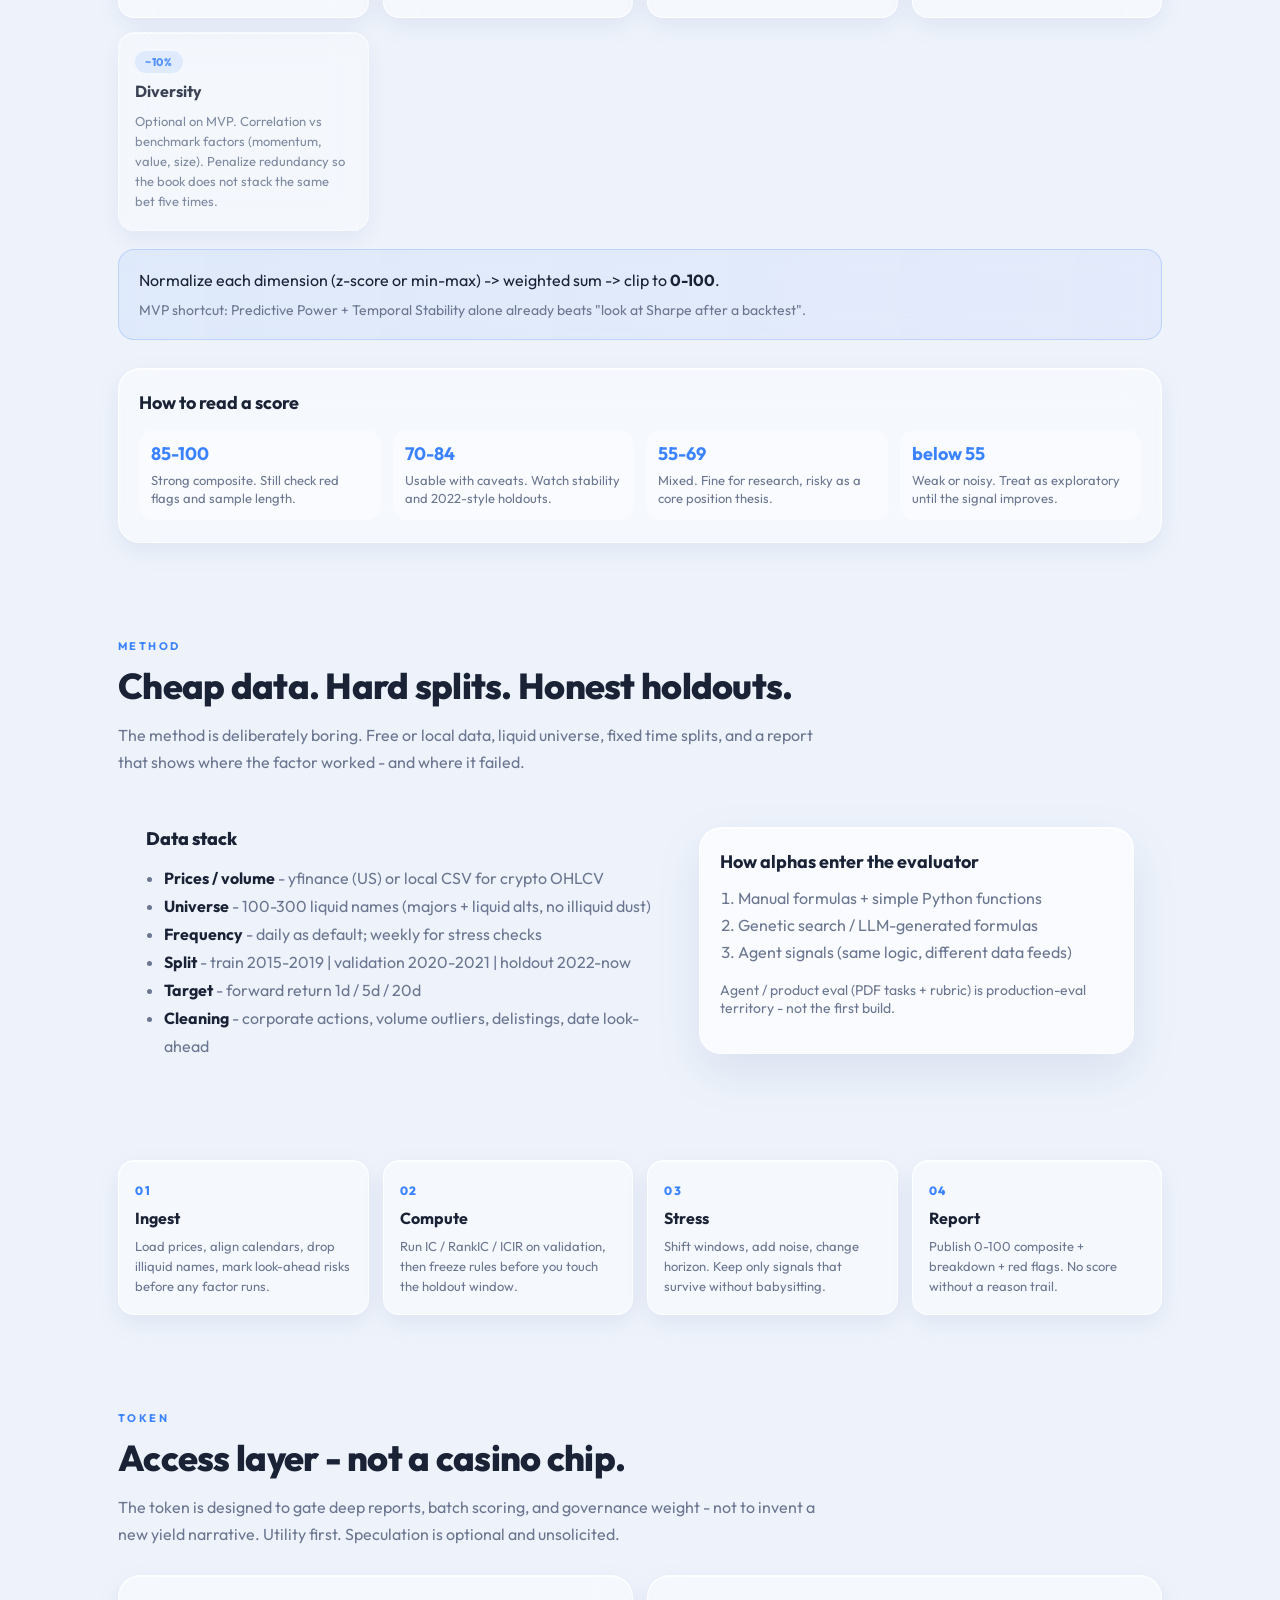
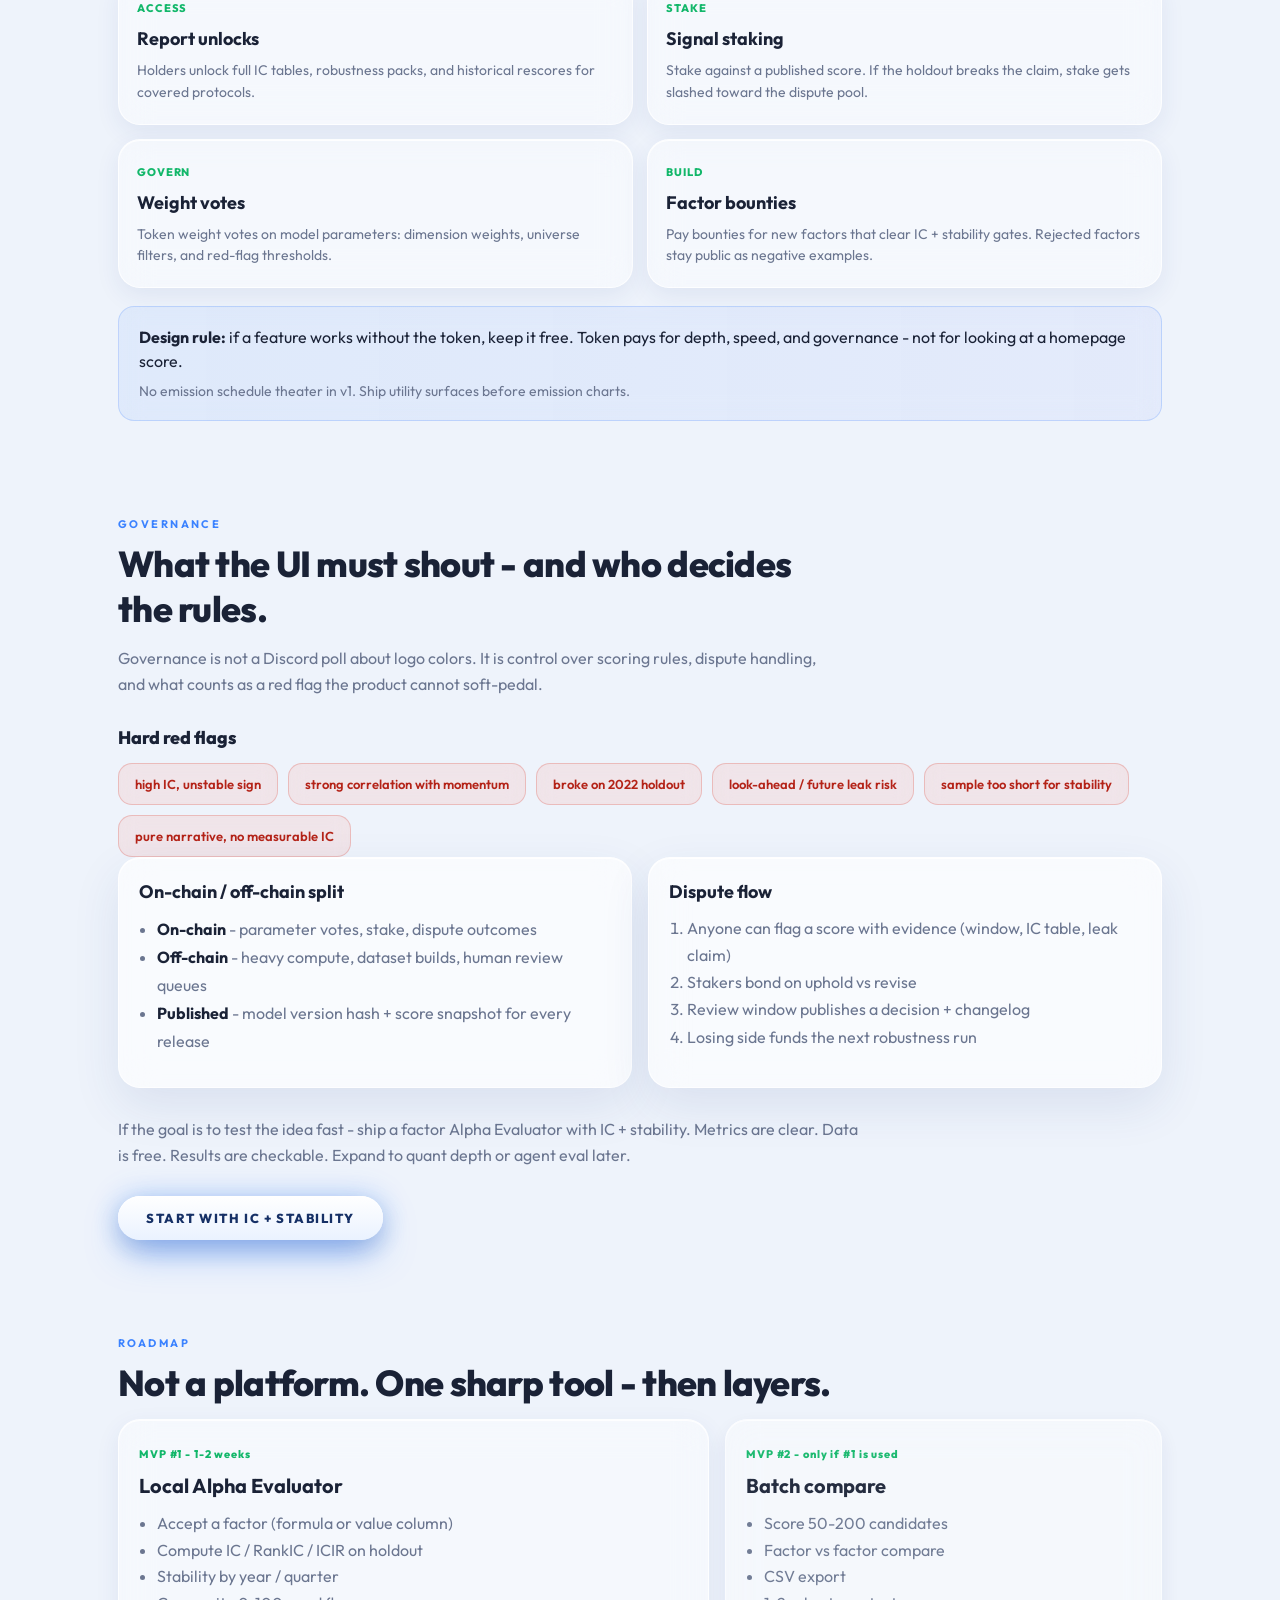
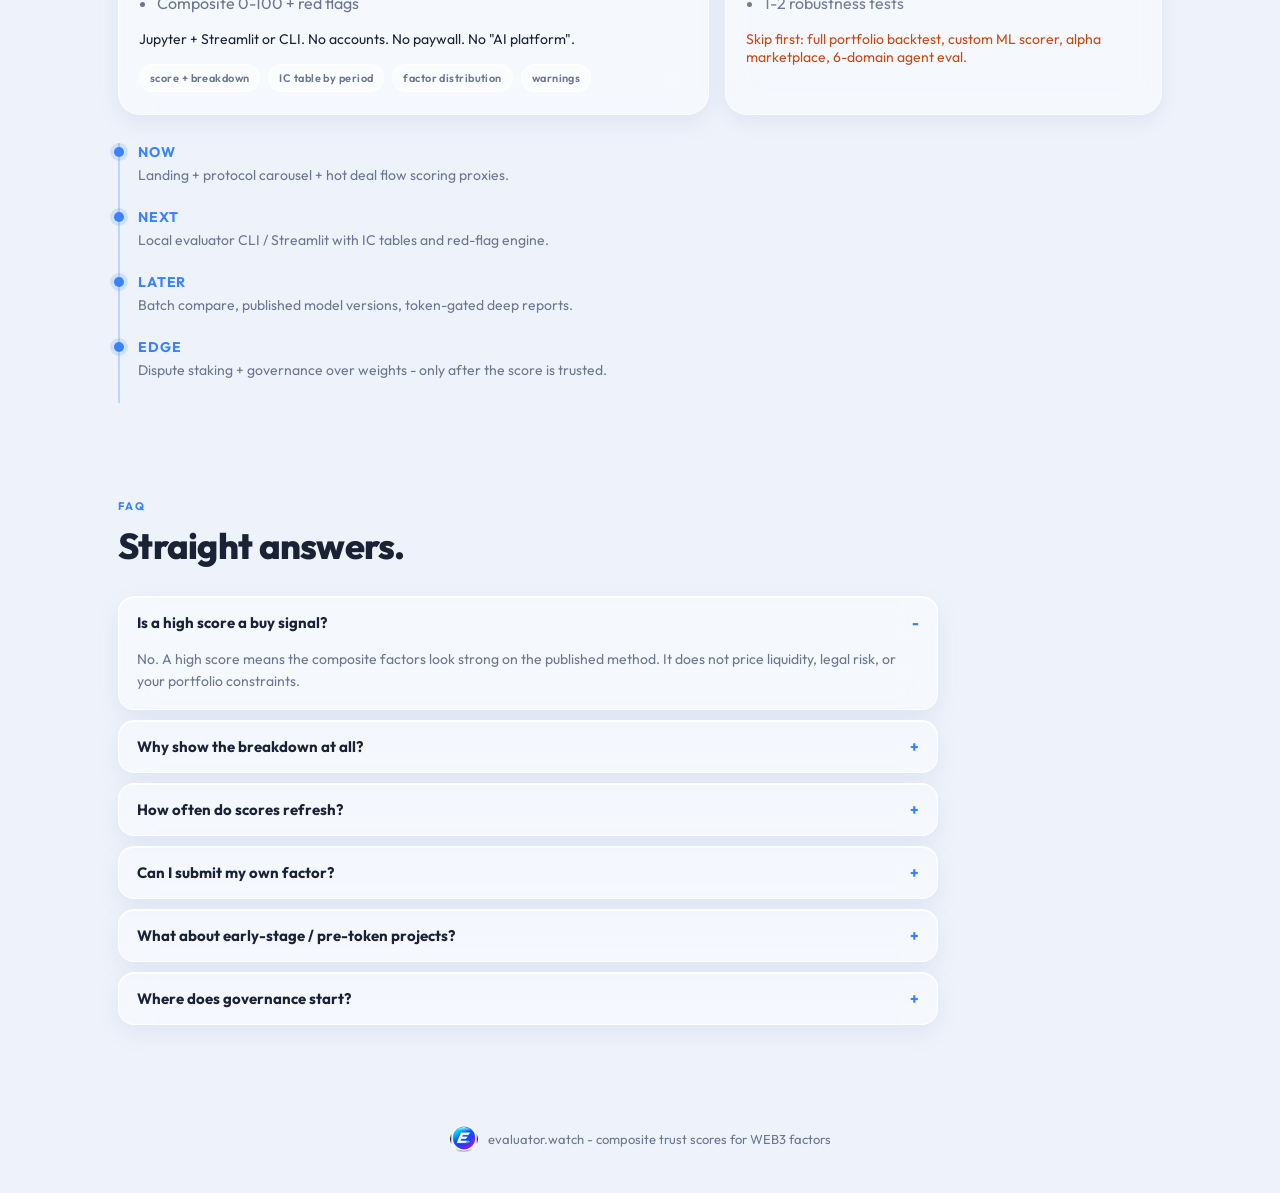
==== commit acd2e316: "Remove catalog counter and section // prefixes." ====
--- a/deploy/index.html
+++ b/deploy/index.html
@@ -60,7 +60,7 @@
     </section>
 
     <section class="search-panel" id="search">
-      <p class="eyebrow center">// FIND A PROJECT</p>
+      <p class="eyebrow center">FIND A PROJECT</p>
       <form class="search-bar" id="searchForm" autocomplete="off">
         <input
           id="searchInput"
@@ -72,14 +72,13 @@
         />
         <button type="submit">ANALYZE</button>
       </form>
-      <p class="catalog-meta" id="catalogMeta">Loading catalog...</p>
       <div class="suggest" id="suggest" hidden></div>
       <div class="analysis" id="analysis" hidden></div>
     </section>
 
     <section class="panel" id="market">
       <div class="panel-head">
-        <p class="eyebrow">// MARKET</p>
+        <p class="eyebrow">MARKET</p>
         <h2>What EVALUATOR scores - and what it refuses to pretend.</h2>
         <p class="lead">
           Most WEB3 dashboards sell vibes: green candles, follower counts, TVL screenshots.
@@ -110,7 +109,7 @@
       </div>
 
       <div class="panel-head tight">
-        <p class="eyebrow">// SCORING MODEL</p>
+        <p class="eyebrow">SCORING MODEL</p>
         <h2>Composite score. Not a magic net.</h2>
         <p class="lead">
           First version is a weighted composite across 4-5 dimensions you can compute separately.
@@ -186,7 +185,7 @@
 
     <section class="panel" id="method">
       <div class="panel-head">
-        <p class="eyebrow">// METHOD</p>
+        <p class="eyebrow">METHOD</p>
         <h2>Cheap data. Hard splits. Honest holdouts.</h2>
         <p class="lead">
           The method is deliberately boring. Free or local data, liquid universe, fixed time splits,
@@ -243,7 +242,7 @@
 
     <section class="panel" id="token">
       <div class="panel-head">
-        <p class="eyebrow">// TOKEN</p>
+        <p class="eyebrow">TOKEN</p>
         <h2>Access layer - not a casino chip.</h2>
         <p class="lead">
           The token is designed to gate deep reports, batch scoring, and governance weight -
@@ -282,7 +281,7 @@
 
     <section class="panel flags" id="governance">
       <div class="panel-head">
-        <p class="eyebrow">// GOVERNANCE</p>
+        <p class="eyebrow">GOVERNANCE</p>
         <h2>What the UI must shout - and who decides the rules.</h2>
         <p class="lead">
           Governance is not a Discord poll about logo colors. It is control over scoring rules,
@@ -328,7 +327,7 @@
     </section>
 
     <section class="panel" id="roadmap">
-      <p class="eyebrow">// ROADMAP</p>
+      <p class="eyebrow">ROADMAP</p>
       <h2>Not a platform. One sharp tool - then layers.</h2>
       <div class="mvp-grid">
         <article class="mvp-card">
@@ -395,7 +394,7 @@
 
     <section class="panel" id="faq">
       <div class="panel-head">
-        <p class="eyebrow">// FAQ</p>
+        <p class="eyebrow">FAQ</p>
         <h2>Straight answers.</h2>
       </div>
 
@@ -435,6 +434,6 @@
 
   <script src="./theme.js"></script>
   <script src="./cursor.js?v=2"></script>
-  <script src="./app.js?v=catalog1"></script>
+  <script src="./app.js"></script>
 </body>
 </html>
--- a/deploy/styles.css
+++ b/deploy/styles.css
@@ -679,14 +679,6 @@
   overflow: hidden;
 }
 .bar-fill { height: 100%; border-radius: inherit; max-width: 100%; }
-
-.catalog-meta {
-  margin: 10px 0 0;
-  text-align: center;
-  color: var(--muted);
-  font-size: 12px;
-  letter-spacing: 0.04em;
-}
 
 .suggest-left i {
   font-style: normal;
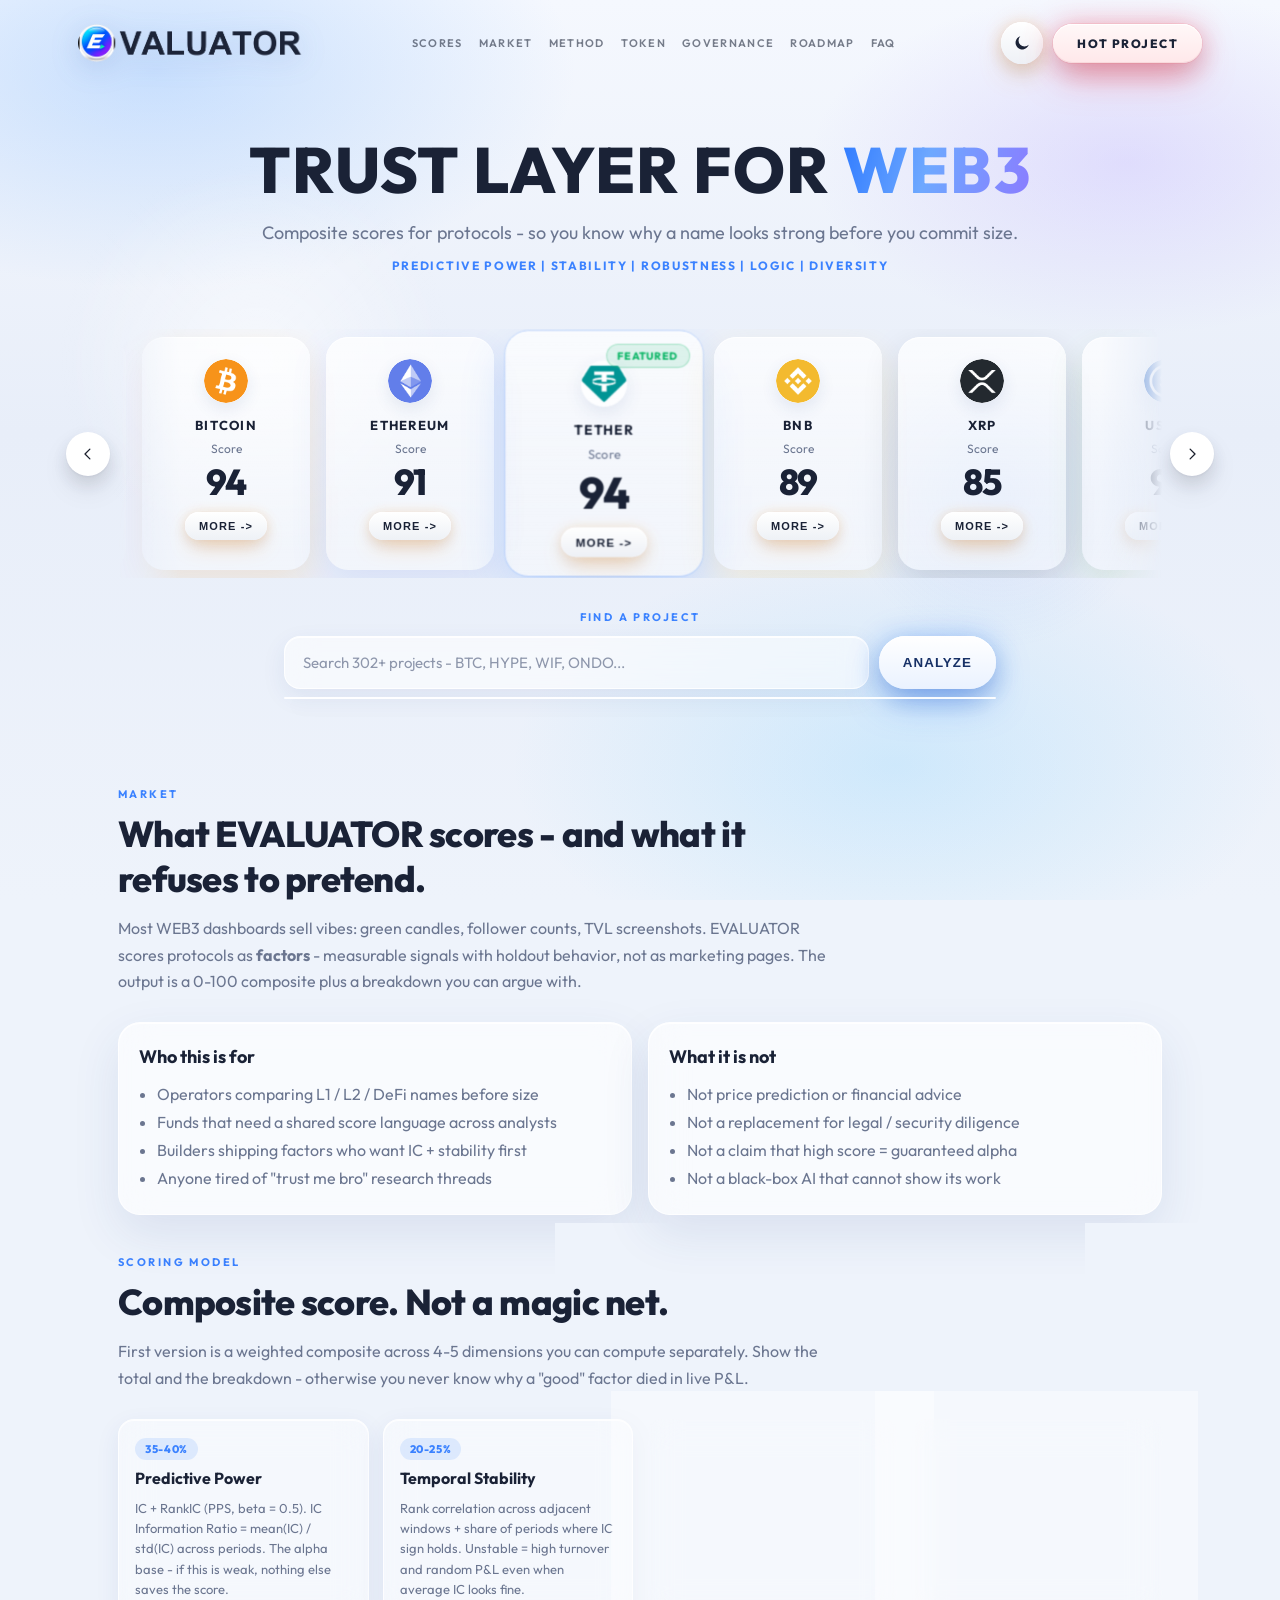
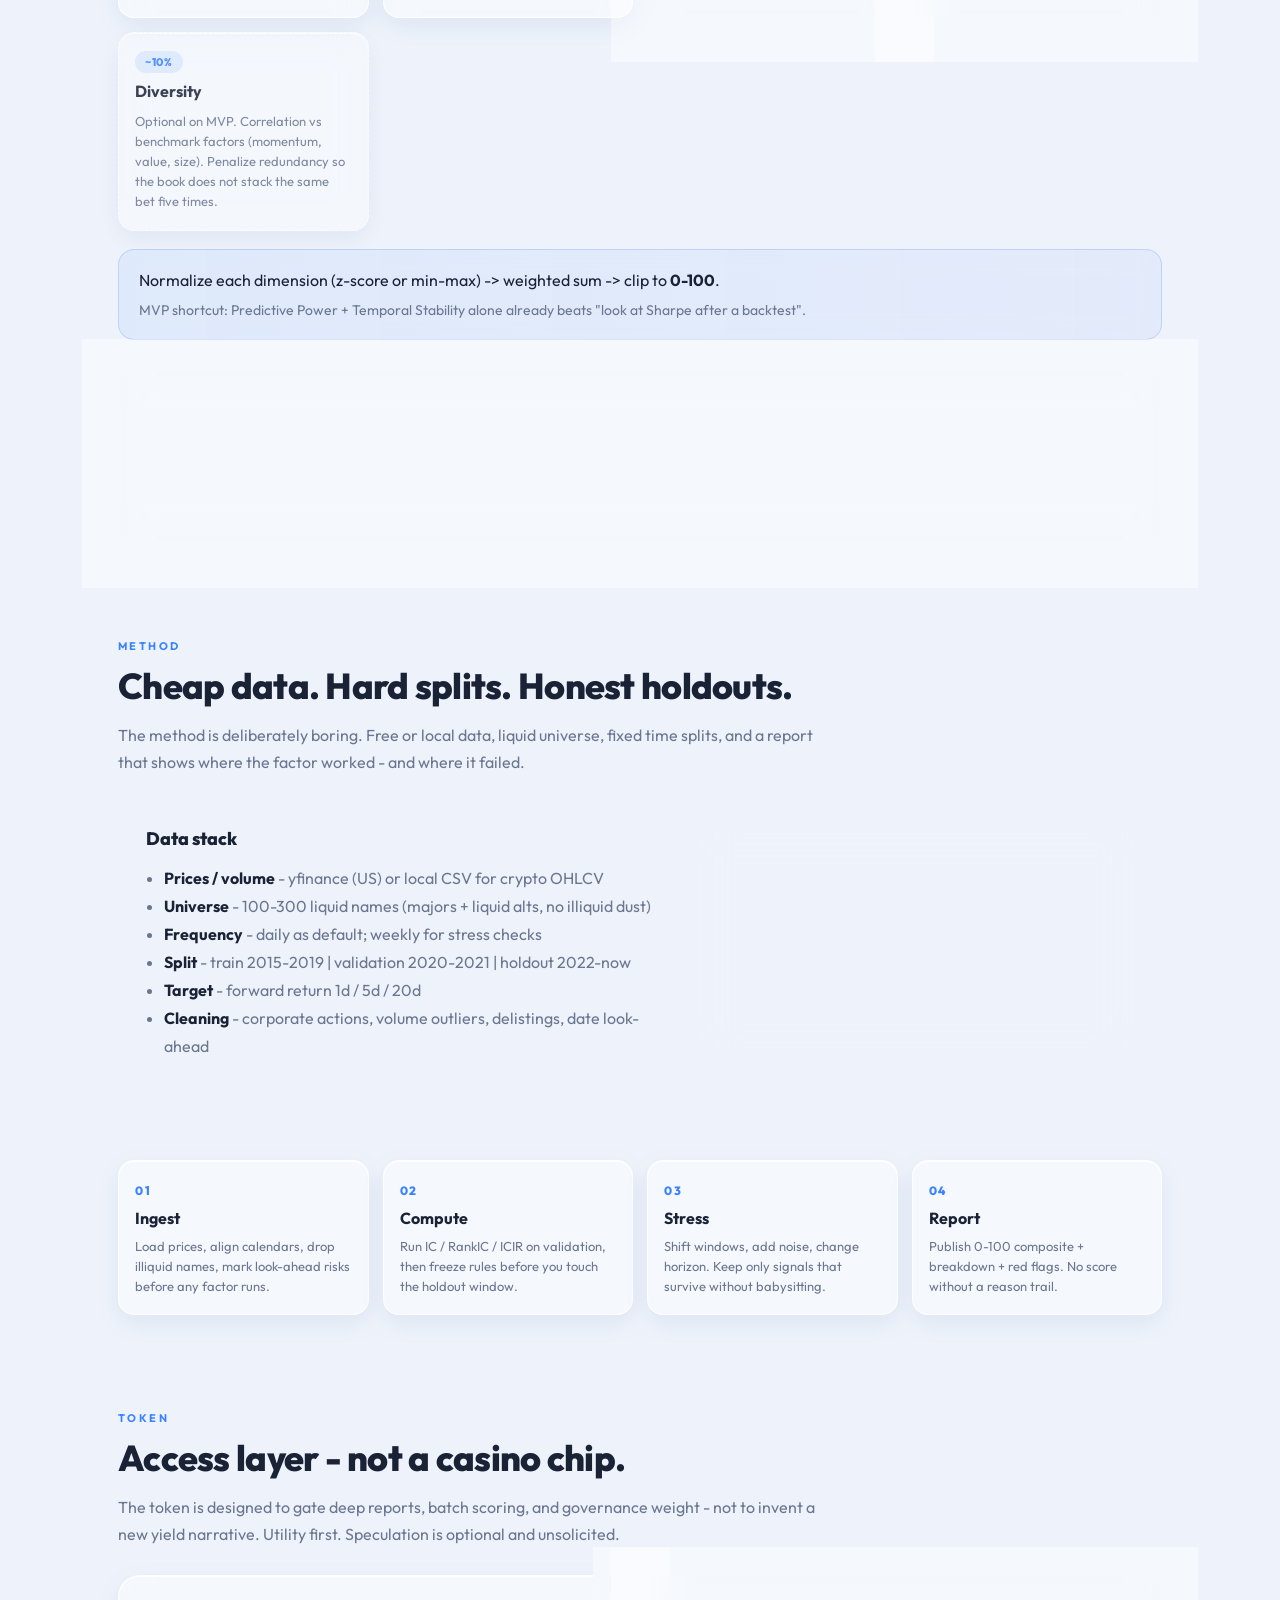
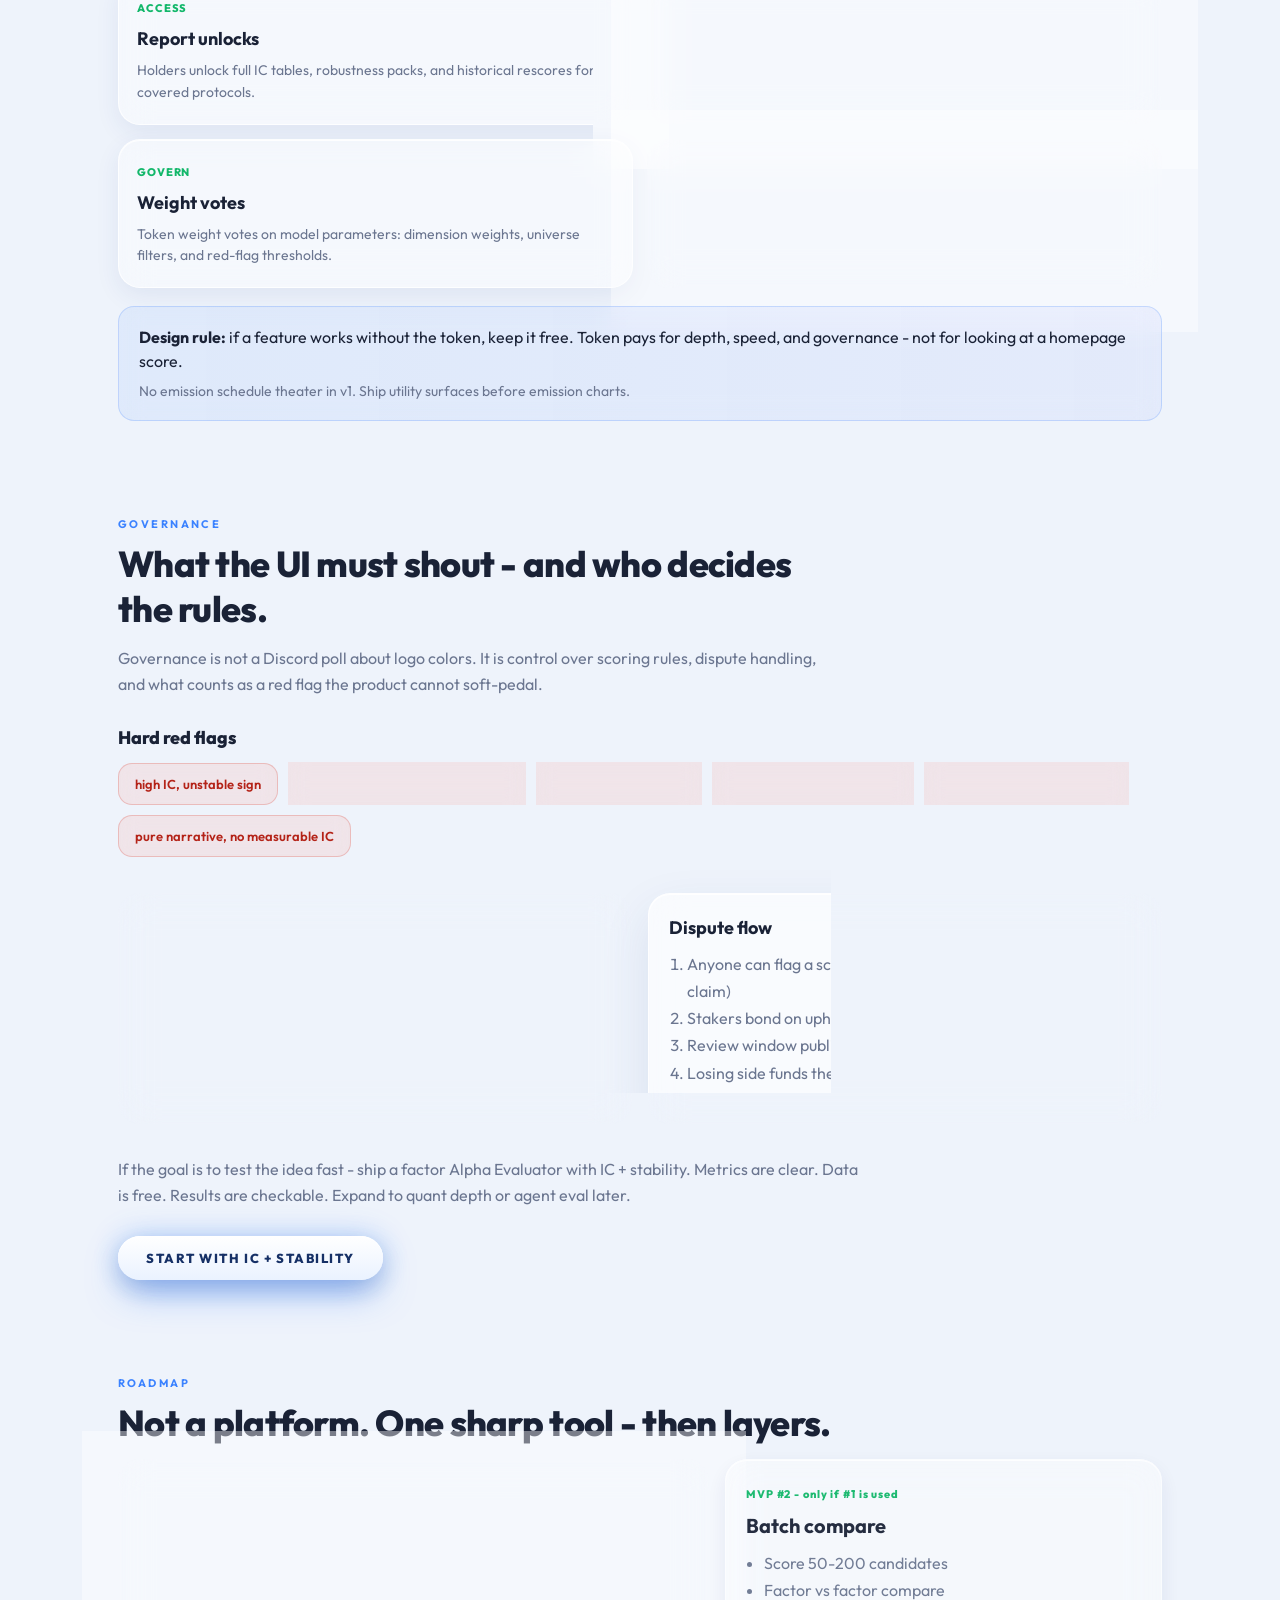
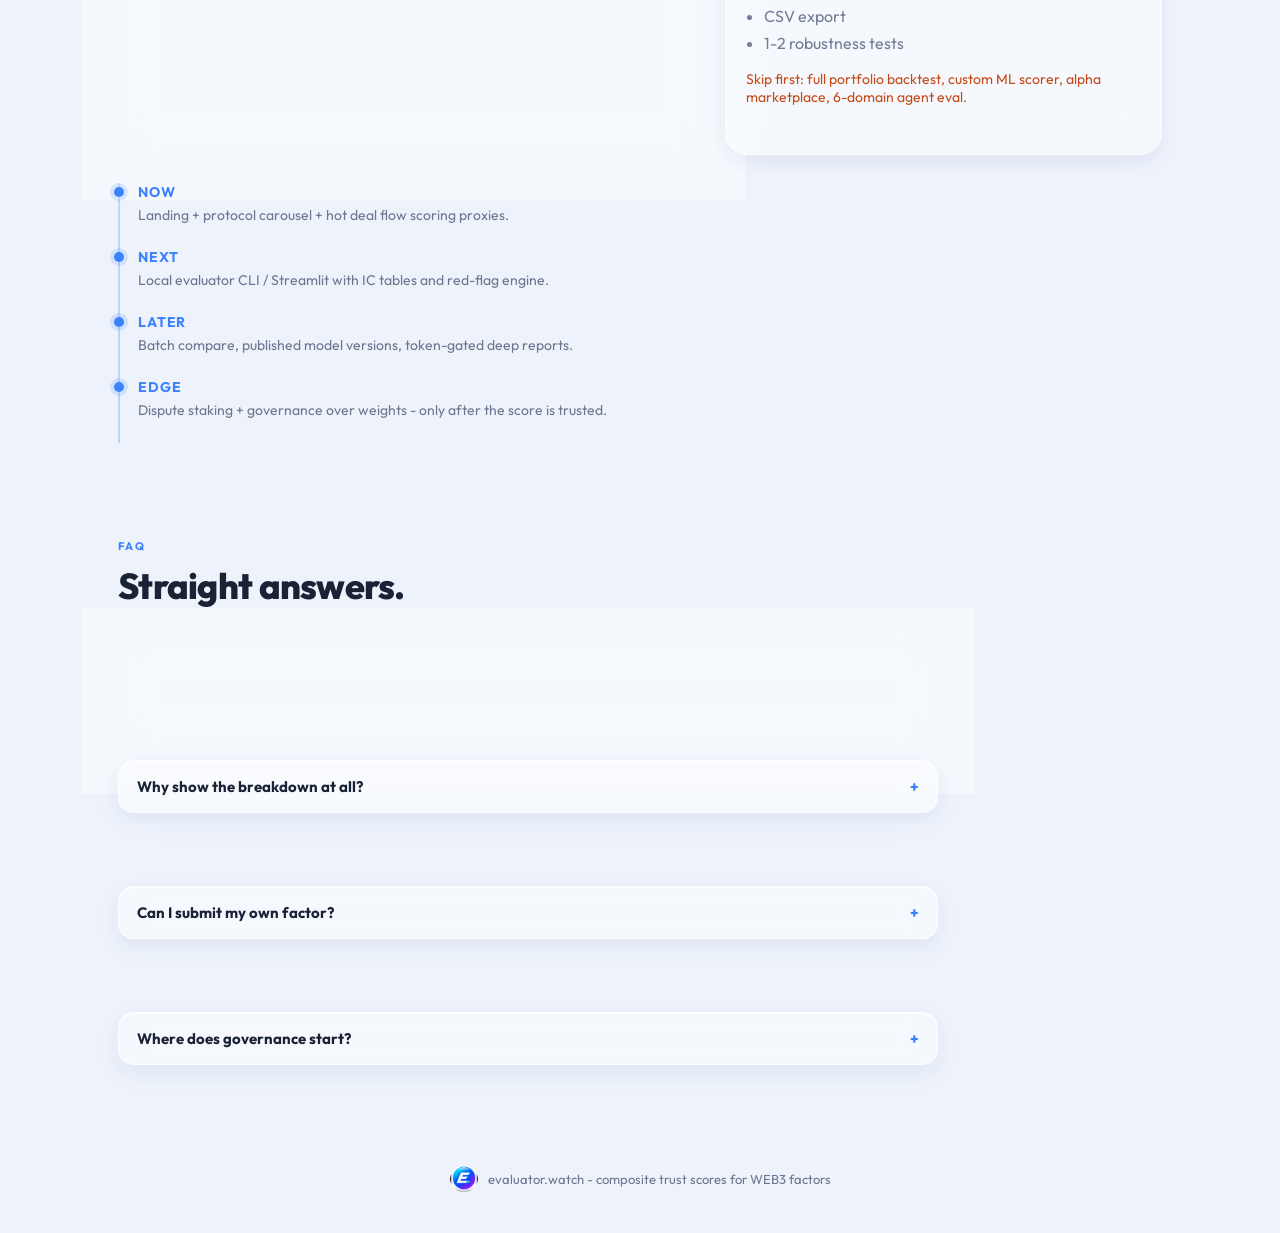
==== commit 0645c574: "Polish arrows with SVG, add flag spacing, trim HOT copy." ====
--- a/deploy/index.html
+++ b/deploy/index.html
@@ -52,11 +52,15 @@
     </section>
 
     <section class="carousel-wrap" id="scores" aria-label="Protocol scores carousel">
-      <button class="car-btn prev" type="button" aria-label="Previous">&lt;</button>
+      <button class="car-btn prev" type="button" aria-label="Previous">
+        <svg viewBox="0 0 24 24" width="18" height="18" aria-hidden="true"><path d="M14.5 5.5 8 12l6.5 6.5" fill="none" stroke="currentColor" stroke-width="1.75" stroke-linecap="round" stroke-linejoin="round"/></svg>
+      </button>
       <div class="carousel-viewport">
         <div class="carousel-track" id="carouselTrack"></div>
       </div>
-      <button class="car-btn next" type="button" aria-label="Next">&gt;</button>
+      <button class="car-btn next" type="button" aria-label="Next">
+        <svg viewBox="0 0 24 24" width="18" height="18" aria-hidden="true"><path d="M9.5 5.5 16 12l-6.5 6.5" fill="none" stroke="currentColor" stroke-width="1.75" stroke-linecap="round" stroke-linejoin="round"/></svg>
+      </button>
     </section>
 
     <section class="search-panel" id="search">
@@ -433,7 +437,7 @@
   </footer>
 
   <script src="./theme.js"></script>
-  <script src="./cursor.js?v=2"></script>
+  <script src="./cursor.js"></script>
   <script src="./app.js"></script>
 </body>
 </html>
--- a/deploy/styles.css
+++ b/deploy/styles.css
@@ -179,29 +179,37 @@
   display: inline-flex;
   align-items: center;
   justify-content: center;
-  padding: 11px 22px;
+  gap: 10px;
+  padding: 14px 26px 14px 20px;
   border-radius: 999px;
   border: 0;
-  background: linear-gradient(180deg, #ffffff 0%, #eef1f6 100%);
-  color: var(--text);
+  background: #ffffff;
+  color: #1a1f2c;
   font-size: 12px;
   font-weight: 700;
-  letter-spacing: 0.08em;
-  box-shadow:
-    inset 0 1px 0 rgba(255, 255, 255, 0.95),
-    0 8px 18px rgba(20, 24, 40, 0.1),
-    0 14px 30px -8px rgba(255, 160, 60, 0.4),
-    0 0 18px rgba(255, 170, 80, 0.25);
-  transition: transform 0.2s ease, box-shadow 0.2s ease;
+  letter-spacing: 0.1em;
+  box-shadow:
+    0 1px 2px rgba(30, 40, 60, 0.06),
+    0 8px 18px rgba(40, 50, 70, 0.12),
+    0 14px 28px rgba(60, 50, 40, 0.08);
+  transition: transform 0.18s ease, box-shadow 0.18s ease;
+}
+
+.btn-back svg {
+  flex-shrink: 0;
+  display: block;
 }
 
 .btn-back:hover {
-  transform: translateY(-2px);
-  box-shadow:
-    inset 0 1px 0 #fff,
-    0 12px 24px rgba(20, 24, 40, 0.12),
-    0 18px 36px -6px rgba(255, 160, 60, 0.55),
-    0 0 24px rgba(255, 170, 80, 0.35);
+  transform: translateY(-1px);
+  box-shadow:
+    0 2px 4px rgba(30, 40, 60, 0.08),
+    0 10px 22px rgba(40, 50, 70, 0.14),
+    0 16px 32px rgba(60, 50, 40, 0.1);
+}
+
+.back-wrap {
+  margin-top: 36px;
 }
 
 .btn-support {
@@ -303,8 +311,8 @@
 }
 
 .car-btn {
-  width: 42px;
-  height: 42px;
+  width: 44px;
+  height: 44px;
   border-radius: 50%;
   border: 0;
   display: inline-flex;
@@ -313,15 +321,17 @@
   padding: 0;
   background: #ffffff;
   color: #1a1f2c;
-  font-size: 22px;
-  font-weight: 300;
-  line-height: 1;
   cursor: pointer;
   box-shadow:
     0 1px 2px rgba(30, 40, 60, 0.06),
     0 8px 18px rgba(40, 50, 70, 0.12),
     0 14px 28px rgba(60, 50, 40, 0.08);
   transition: transform 0.18s ease, box-shadow 0.18s ease;
+}
+
+.car-btn svg {
+  display: block;
+  pointer-events: none;
 }
 
 .car-btn:hover {
@@ -1004,6 +1014,7 @@
   display: flex;
   flex-wrap: wrap;
   gap: 10px;
+  margin: 0 0 36px;
 }
 
 .flag {
@@ -1015,6 +1026,11 @@
   font-size: 13px;
   font-weight: 600;
   backdrop-filter: blur(10px);
+}
+
+#governance .info-grid {
+  margin-top: 8px;
+  margin-bottom: 32px;
 }
 
 .hero-meta {
@@ -1624,13 +1640,12 @@
 
 [data-theme="dark"] .btn-back {
   border: 0;
-  background: linear-gradient(180deg, #2a3142 0%, #171b26 100%);
-  color: #fff;
-  box-shadow:
-    inset 0 1px 0 rgba(255, 255, 255, 0.1),
-    0 10px 22px rgba(0, 0, 0, 0.4),
-    0 14px 30px -8px rgba(255, 150, 50, 0.35),
-    0 0 18px rgba(255, 160, 60, 0.2);
+  background: #ffffff;
+  color: #1a1f2c;
+  box-shadow:
+    0 1px 2px rgba(0, 0, 0, 0.2),
+    0 8px 18px rgba(0, 0, 0, 0.28),
+    0 14px 28px rgba(0, 0, 0, 0.18);
 }
 
 [data-theme="dark"] .car-btn {
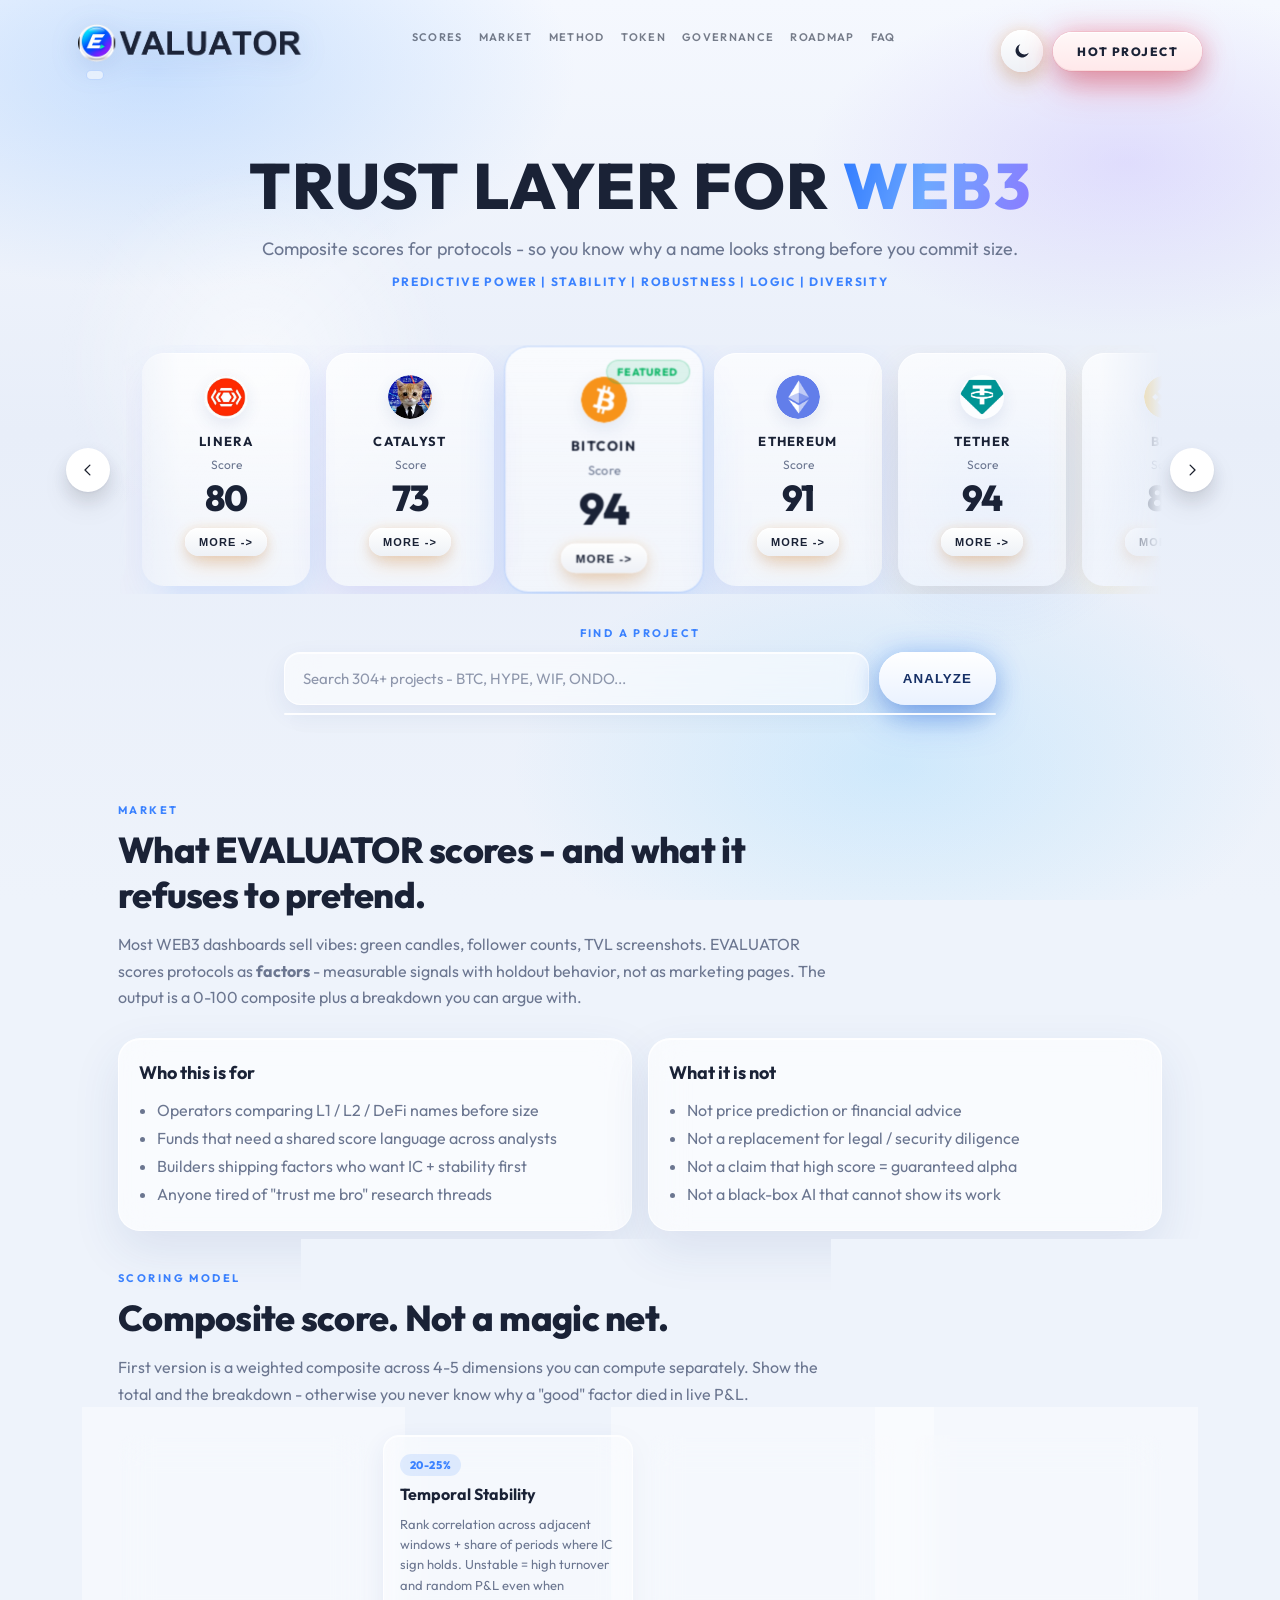
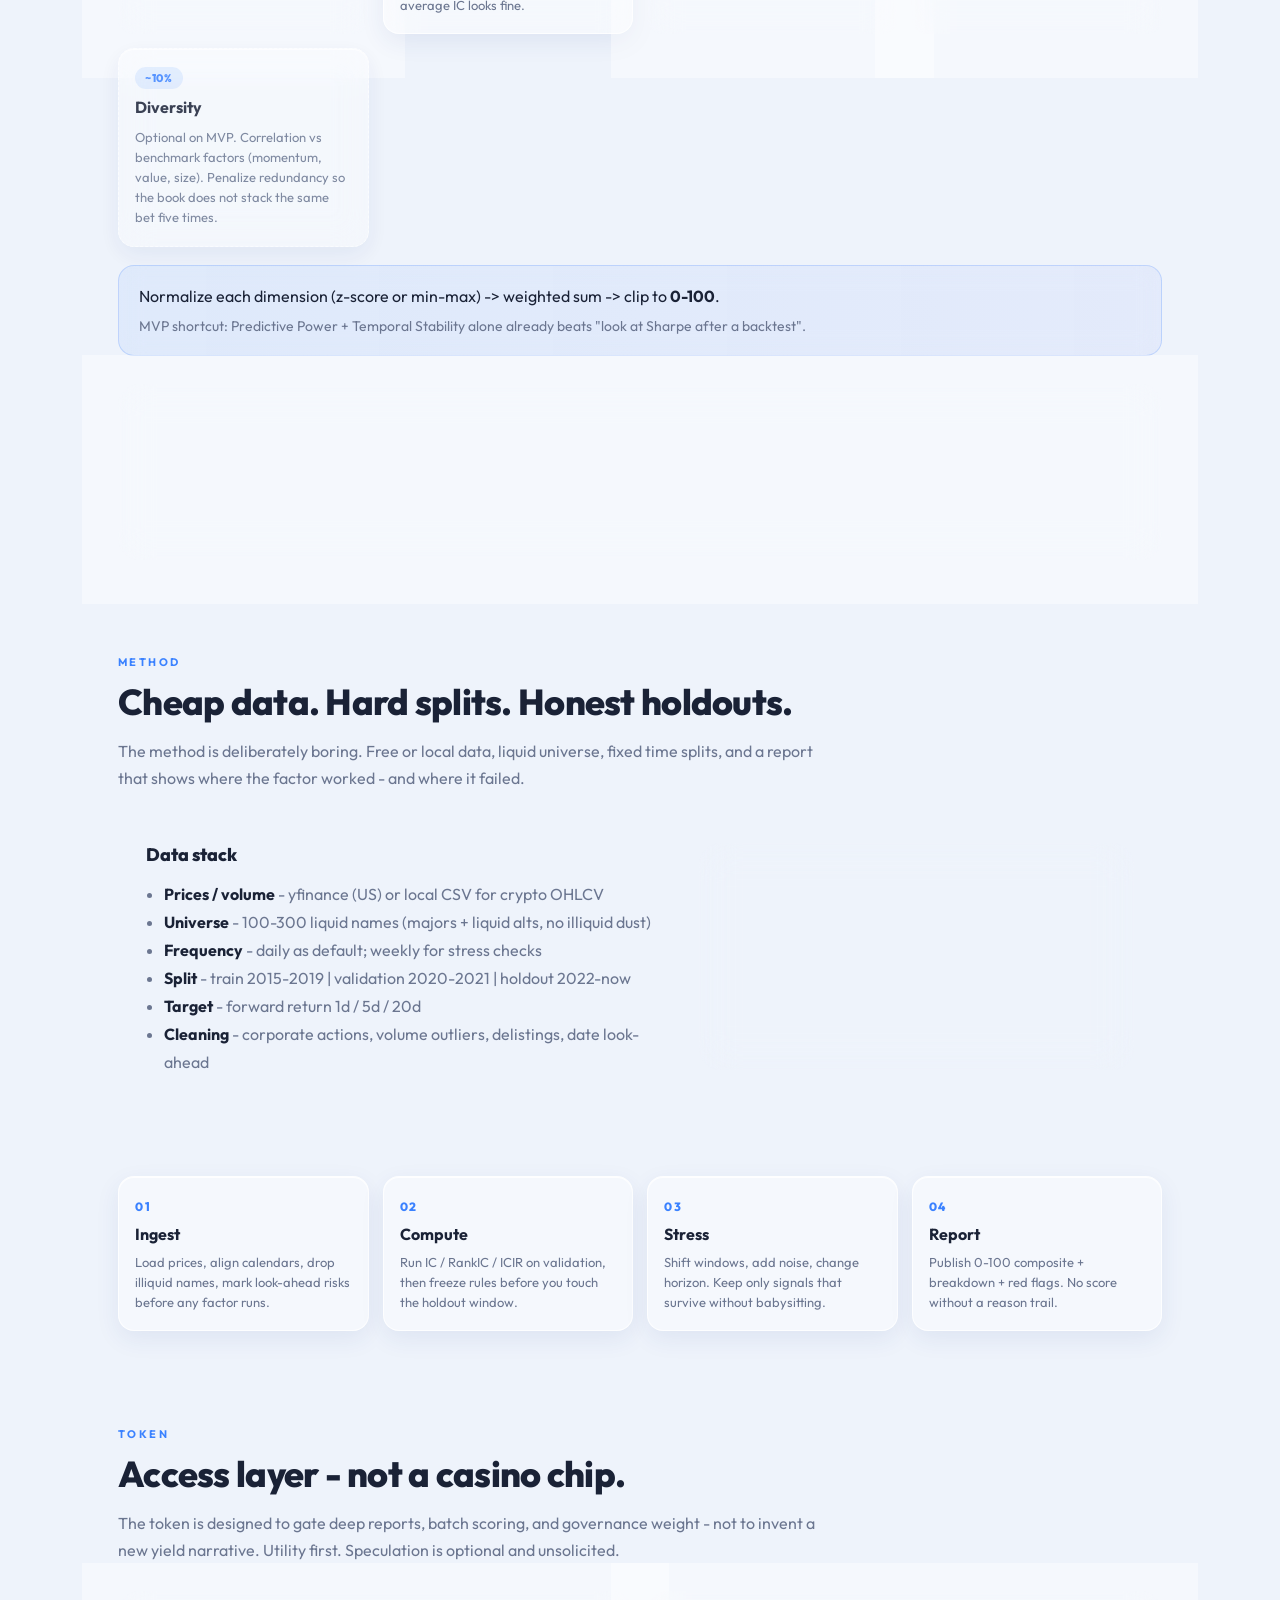
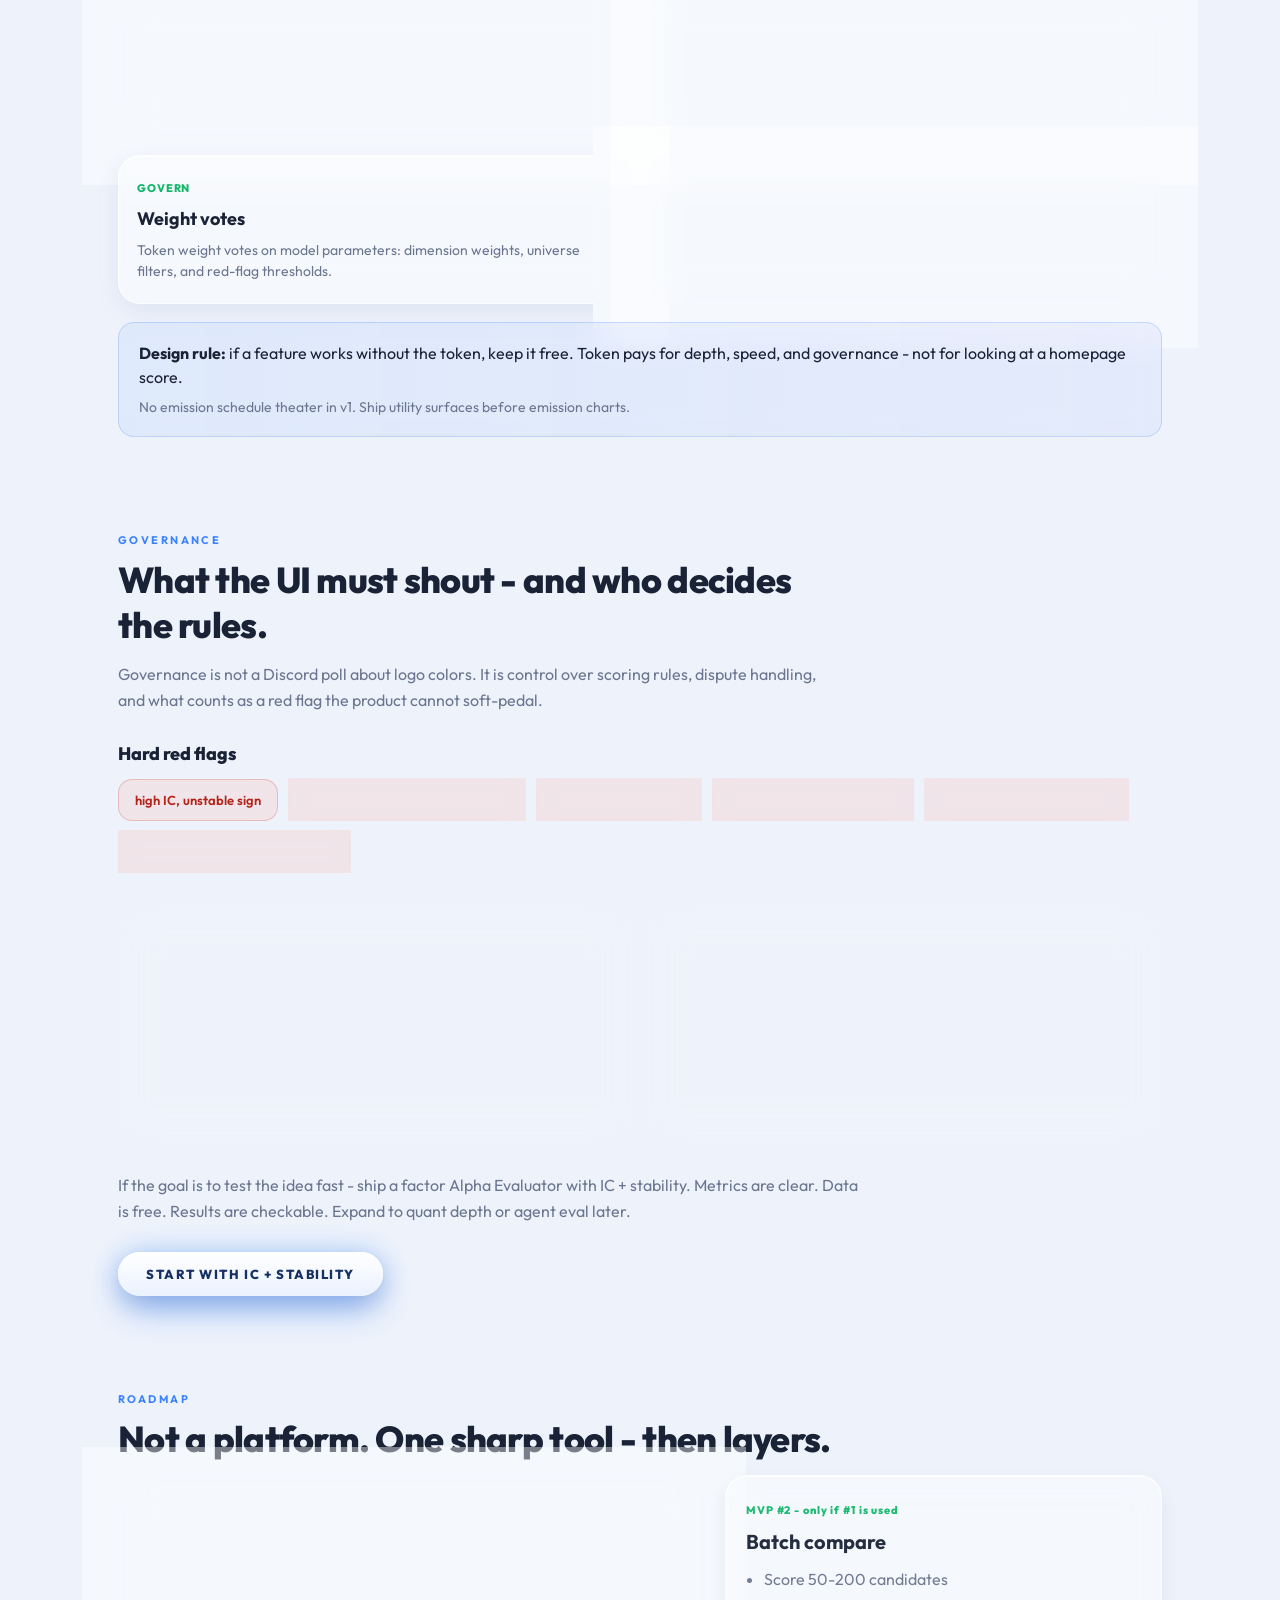
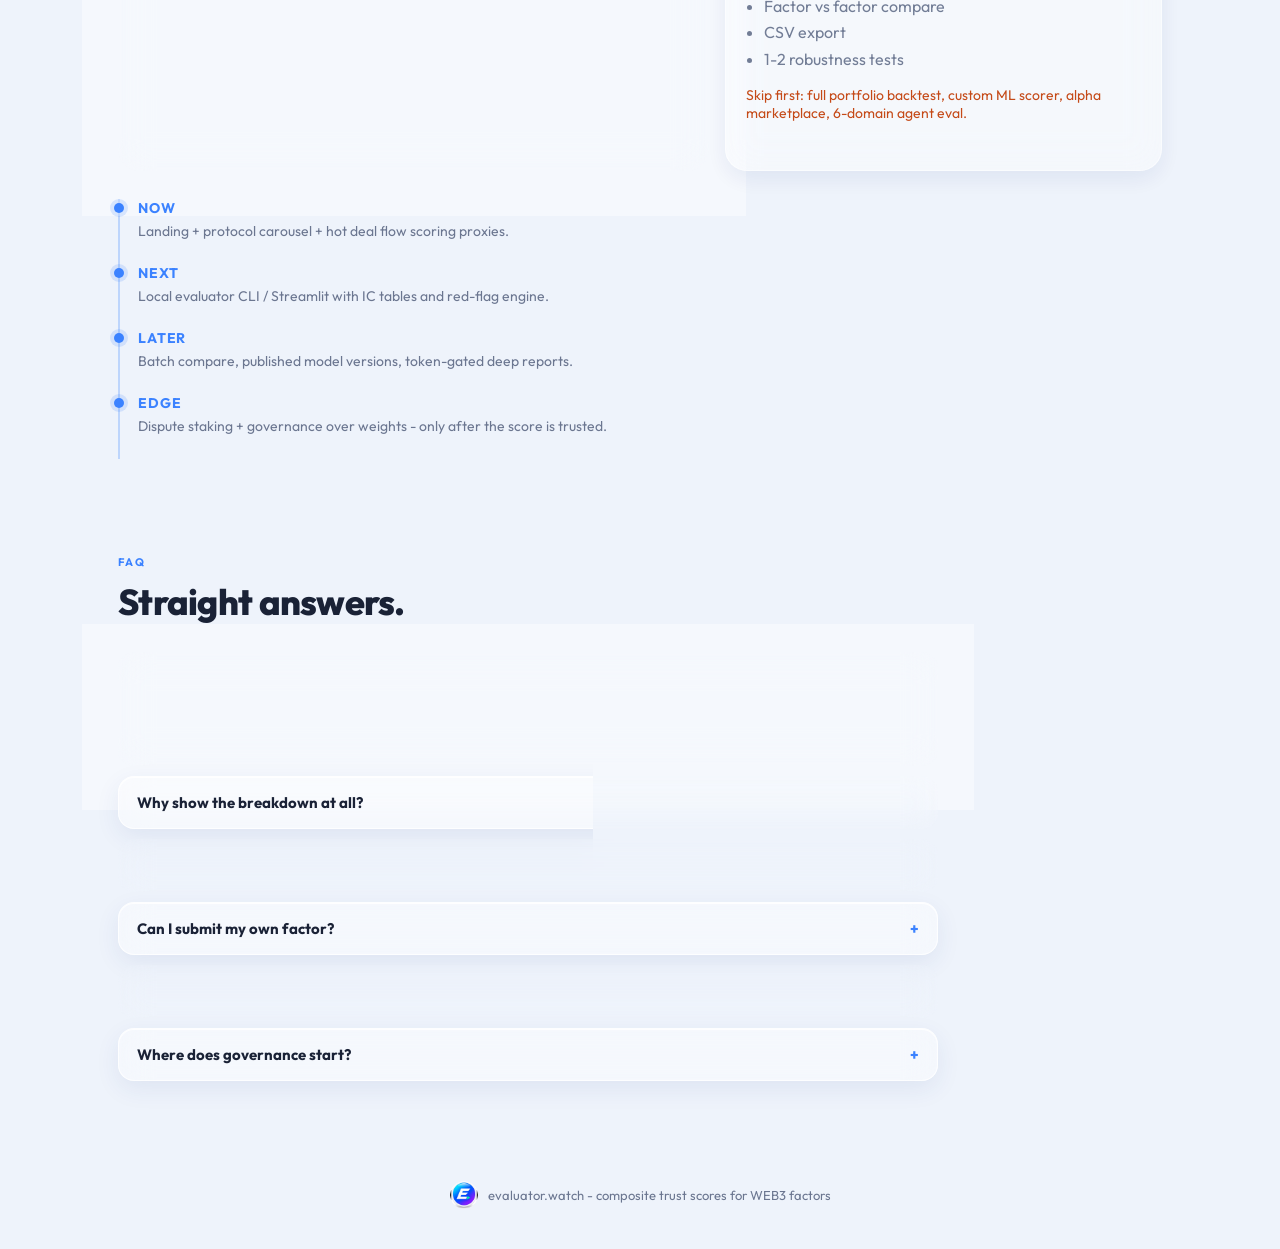
==== commit a1b1e660: "Sync deploy with brand token chip." ====
--- a/deploy/index.html
+++ b/deploy/index.html
@@ -9,7 +9,7 @@
   <link rel="preconnect" href="https://fonts.googleapis.com" />
   <link rel="preconnect" href="https://fonts.gstatic.com" crossorigin />
   <link href="https://fonts.googleapis.com/css2?family=Outfit:wght@400;500;600;700;800&display=swap" rel="stylesheet" />
-  <link rel="stylesheet" href="./styles.css" />
+  <link rel="stylesheet" href="./styles.css?v=token1" />
   <link rel="icon" href="./assets/logo.png" />
   <script>
     (() => {
@@ -25,6 +25,10 @@
   <header class="nav">
     <a class="brand" href="#top">
       <img src="./assets/evaluator-wordmark.png" alt="EVALUATOR" class="brand-wordmark" data-wordmark />
+      <span class="brand-token" id="brandToken" hidden>
+        <span class="brand-ticker" id="brandTicker"></span>
+        <button type="button" class="brand-ca" id="brandCa" title="Copy CA"></button>
+      </span>
     </a>
     <nav class="nav-links">
       <a href="#scores">SCORES</a>
@@ -436,8 +440,9 @@
     <span>evaluator.watch - composite trust scores for WEB3 factors</span>
   </footer>
 
+  <script src="./token.js"></script>
   <script src="./theme.js"></script>
-  <script src="./cursor.js"></script>
-  <script src="./app.js"></script>
+  <script src="./cursor.js?v=2"></script>
+  <script src="./app.js?v=clean1"></script>
 </body>
 </html>
--- a/deploy/styles.css
+++ b/deploy/styles.css
@@ -67,7 +67,7 @@
 
 .nav {
   display: flex;
-  align-items: center;
+  align-items: flex-start;
   justify-content: space-between;
   gap: 24px;
   max-width: 1180px;
@@ -76,9 +76,17 @@
   overflow: visible;
 }
 
+.nav-links,
+.nav-actions {
+  padding-top: 8px;
+}
+
 .brand {
   display: flex;
-  align-items: center;
+  flex-direction: column;
+  align-items: flex-start;
+  gap: 6px;
+  text-decoration: none;
 }
 
 .brand-wordmark {
@@ -86,6 +94,56 @@
   width: auto;
   object-fit: contain;
   filter: drop-shadow(0 6px 14px rgba(60, 100, 180, 0.18));
+}
+
+.brand-token {
+  display: inline-flex;
+  align-items: center;
+  gap: 8px;
+  max-width: 220px;
+  flex-wrap: wrap;
+}
+
+.brand-ticker {
+  font-size: 11px;
+  font-weight: 800;
+  letter-spacing: 0.08em;
+  color: var(--blue);
+}
+
+.brand-ca {
+  appearance: none;
+  border: 1px solid rgba(47, 123, 255, 0.22);
+  background: rgba(255, 255, 255, 0.55);
+  color: var(--muted);
+  font: inherit;
+  font-size: 10px;
+  font-weight: 600;
+  letter-spacing: 0.04em;
+  padding: 4px 8px;
+  border-radius: 999px;
+  cursor: pointer;
+  line-height: 1.2;
+  backdrop-filter: blur(10px);
+  transition: color 0.15s ease, border-color 0.15s ease, background 0.15s ease;
+}
+
+.brand-ca:hover {
+  color: var(--text);
+  border-color: rgba(47, 123, 255, 0.45);
+  background: rgba(255, 255, 255, 0.8);
+}
+
+[data-theme="dark"] .brand-ca {
+  background: rgba(255, 255, 255, 0.06);
+  border-color: rgba(255, 255, 255, 0.12);
+  color: var(--muted);
+}
+
+[data-theme="dark"] .brand-ca:hover {
+  background: rgba(255, 255, 255, 0.1);
+  color: var(--text);
+  border-color: rgba(90, 160, 255, 0.35);
 }
 
 .nav-links {
